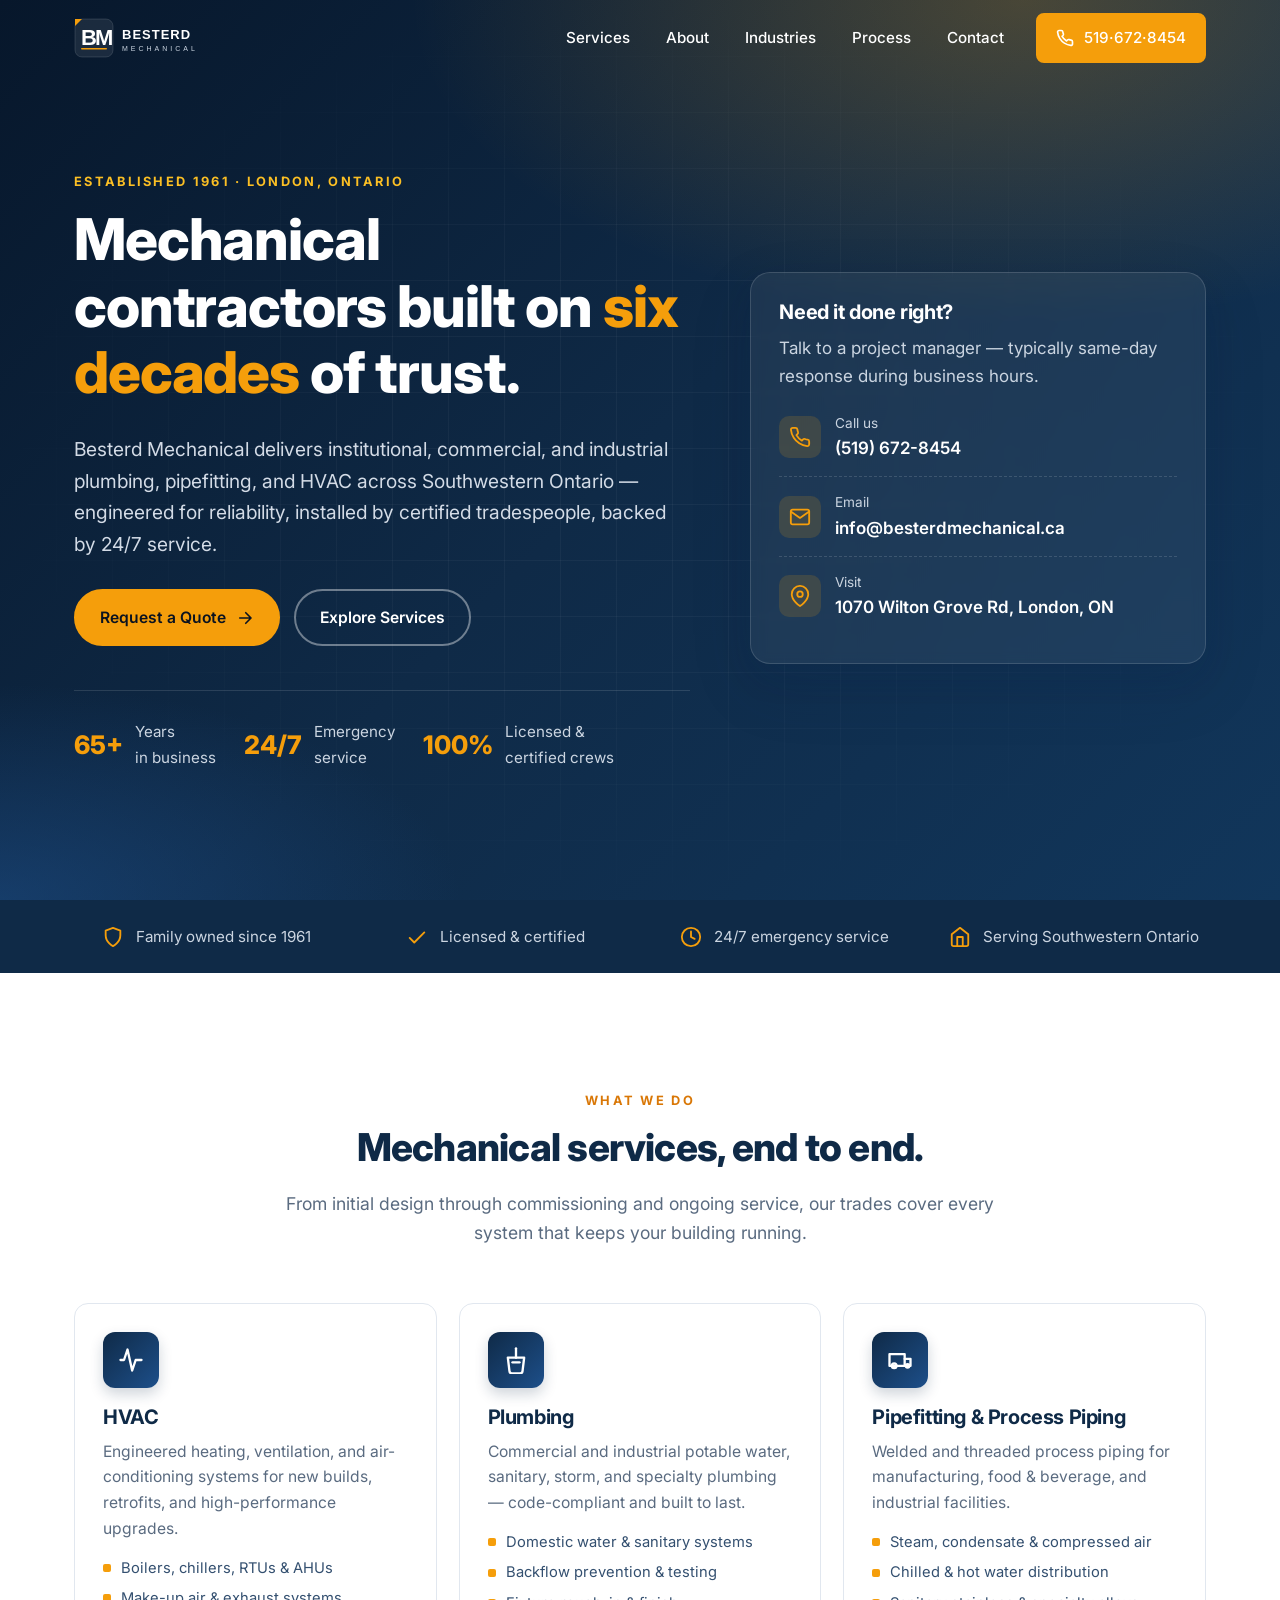
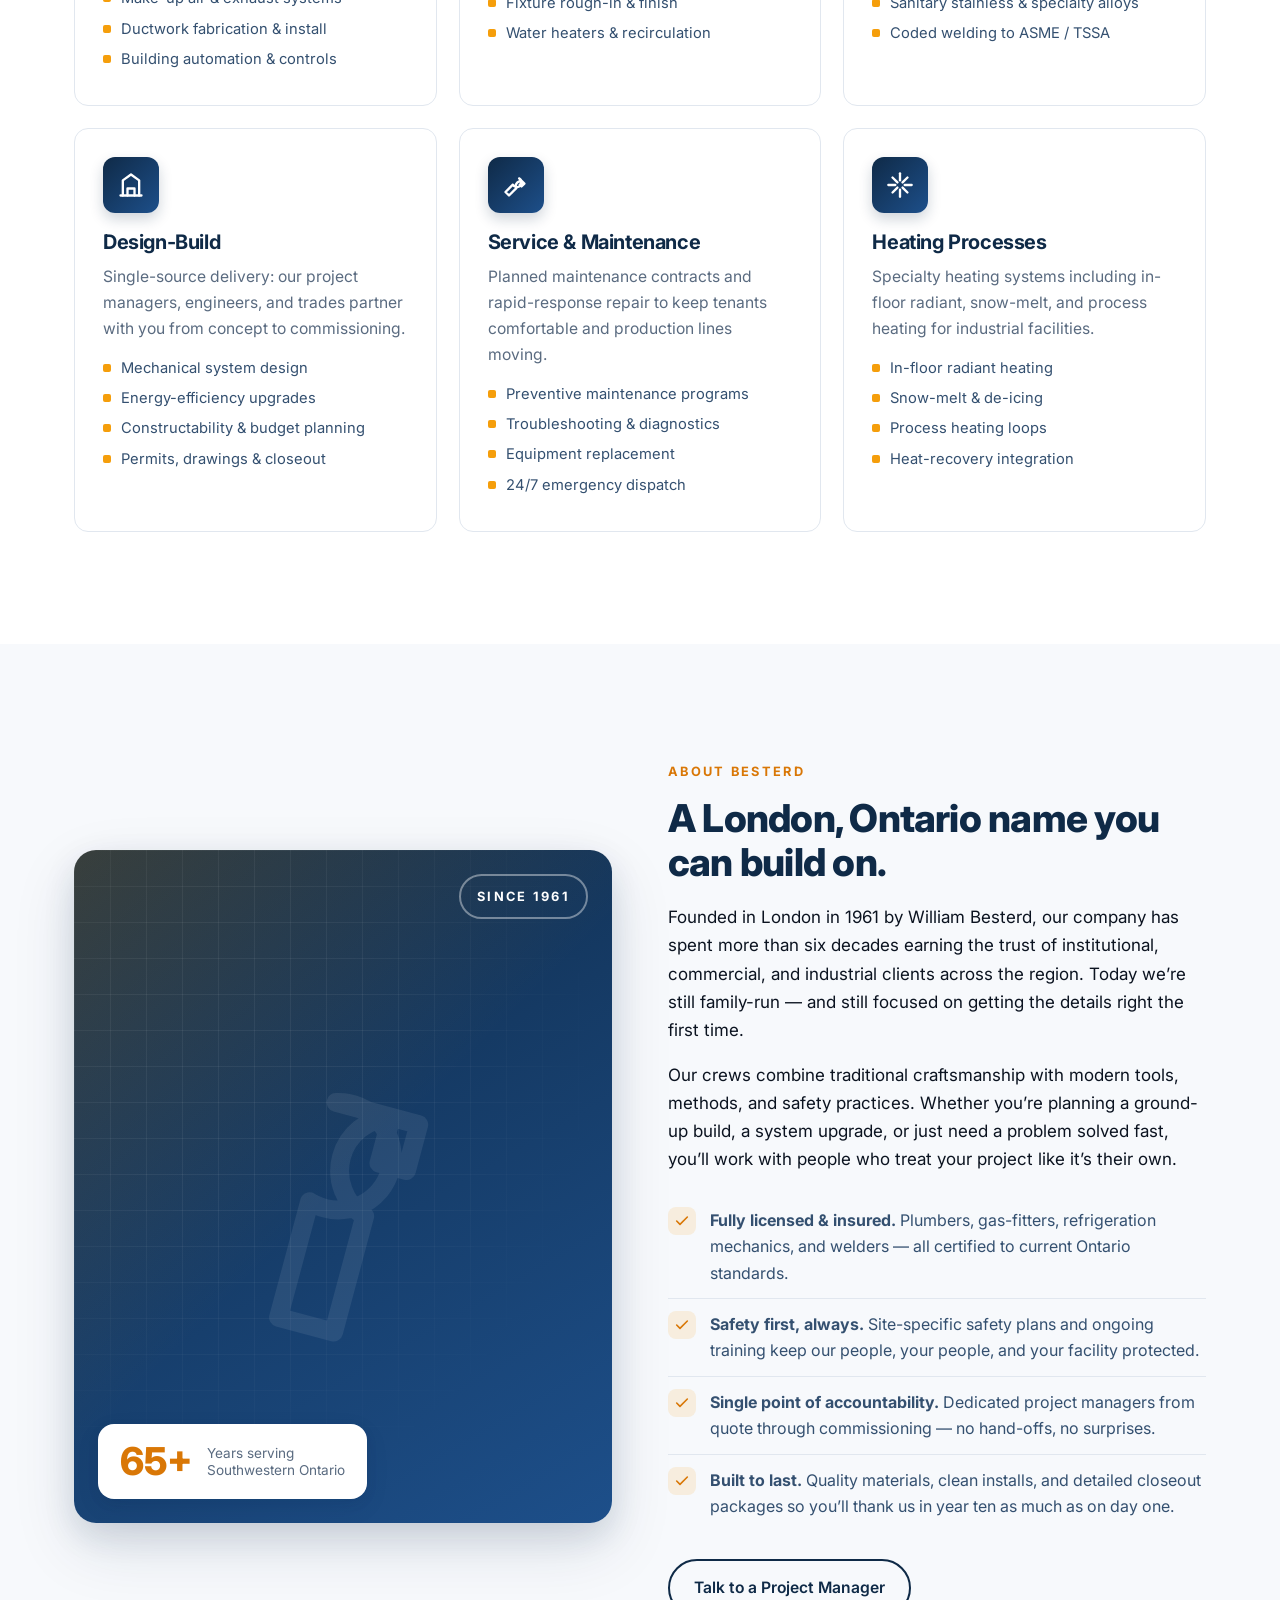
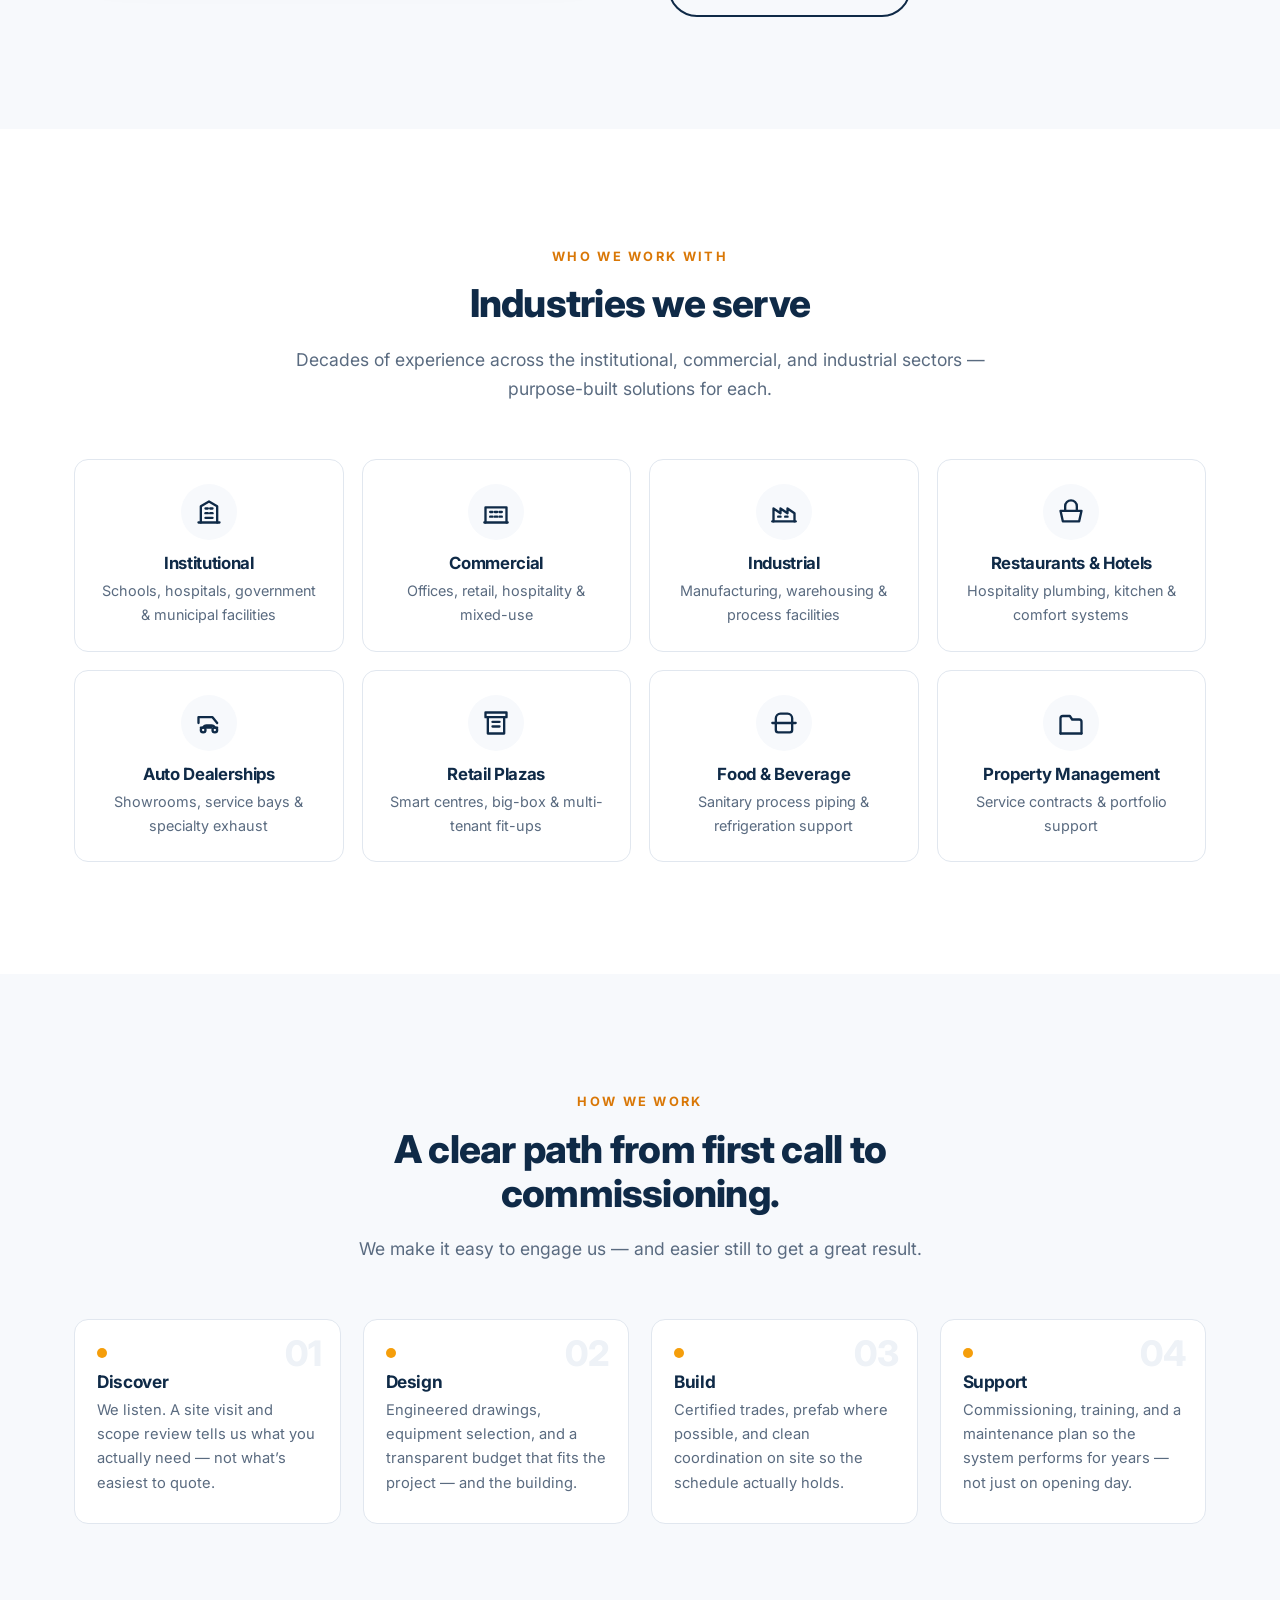
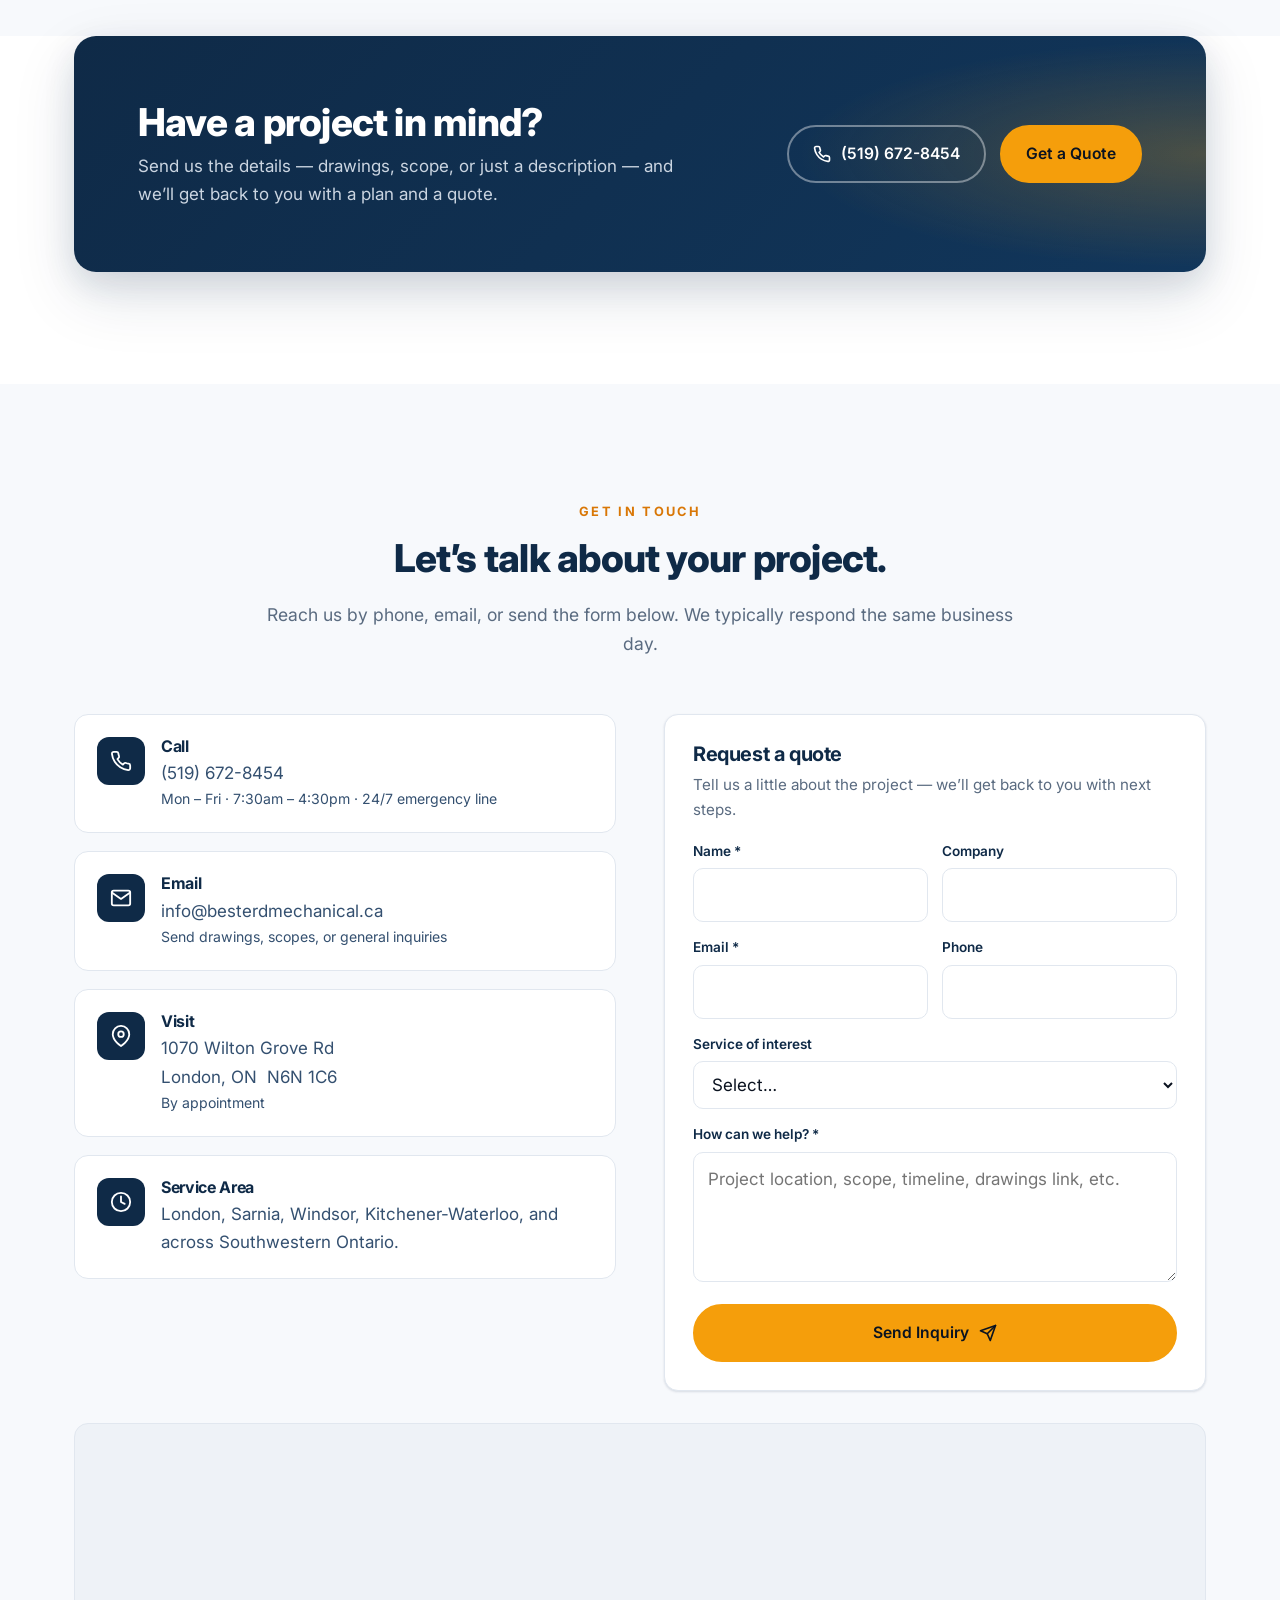
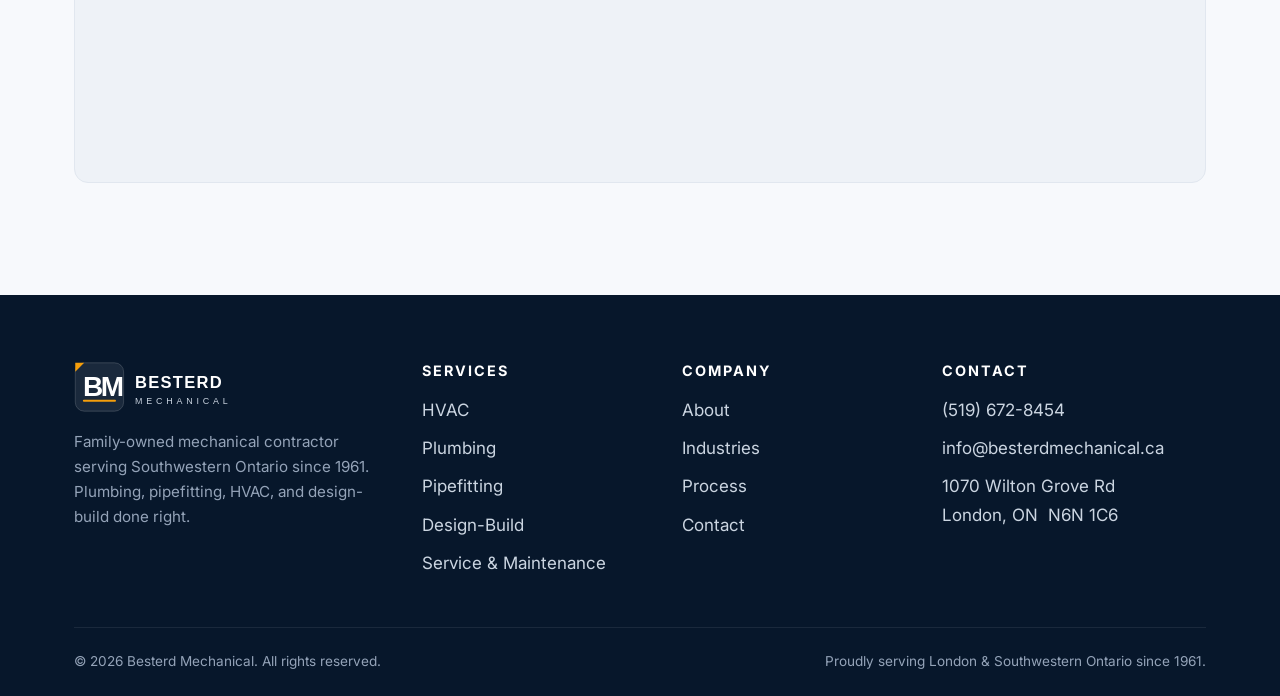
==== index.html @ 382db48e "Initial Besterd Mechanical website Modern, mobile-first single-page marketing site for Besterd Mecha" ====
<!doctype html>
<html lang="en">
<head>
<meta charset="utf-8">
<meta name="viewport" content="width=device-width, initial-scale=1, viewport-fit=cover">
<title>Besterd Mechanical — Commercial &amp; Industrial HVAC, Plumbing &amp; Pipefitting | London, ON</title>
<meta name="description" content="Family-owned mechanical contractor in London, Ontario since 1961. Institutional, commercial &amp; industrial plumbing, pipefitting, HVAC, design-build, and 24/7 service.">
<meta name="theme-color" content="#0f2a47">
<meta name="color-scheme" content="light">

<!-- Open Graph -->
<meta property="og:type" content="website">
<meta property="og:title" content="Besterd Mechanical — Mechanical Contractors, London ON">
<meta property="og:description" content="Trusted mechanical contractor since 1961. HVAC, plumbing, pipefitting, design-build & service work for commercial and industrial clients across Southwestern Ontario.">
<meta property="og:image" content="/assets/img/logo.svg">
<meta name="twitter:card" content="summary">

<link rel="icon" type="image/svg+xml" href="/assets/img/favicon.svg">
<link rel="apple-touch-icon" href="/assets/img/favicon.svg">

<!-- Fonts -->
<link rel="preconnect" href="https://fonts.googleapis.com">
<link rel="preconnect" href="https://fonts.gstatic.com" crossorigin>
<link href="https://fonts.googleapis.com/css2?family=Inter:wght@400;500;600;700;800&display=swap" rel="stylesheet">

<link rel="stylesheet" href="/assets/css/styles.css">

<!-- Structured data -->
<script type="application/ld+json">
{
  "@context": "https://schema.org",
  "@type": "PlumbingService",
  "name": "Besterd Mechanical",
  "image": "https://besterdmechanical.ca/assets/img/logo.svg",
  "url": "https://besterdmechanical.ca",
  "telephone": "+1-519-672-8454",
  "priceRange": "$$",
  "address": {
    "@type": "PostalAddress",
    "streetAddress": "1070 Wilton Grove Rd",
    "addressLocality": "London",
    "addressRegion": "ON",
    "postalCode": "N6N 1C6",
    "addressCountry": "CA"
  },
  "areaServed": "Southwestern Ontario",
  "foundingDate": "1961",
  "sameAs": ["https://www.facebook.com/p/Besterd-Mechanical-100064207504634/"]
}
</script>
</head>
<body>

<a class="skip-link" href="#main">Skip to content</a>

<!-- ============== HEADER ============== -->
<header class="site-header" id="site-header">
  <div class="container bar">
    <a href="#top" class="brand" aria-label="Besterd Mechanical home">
      <img class="logo-light" src="/assets/img/logo-light.svg" alt="Besterd Mechanical">
      <img class="logo-dark"  src="/assets/img/logo.svg"       alt="Besterd Mechanical">
    </a>

    <button class="nav-toggle" aria-label="Toggle navigation" aria-controls="primary-nav" aria-expanded="false">
      <span></span><span></span><span></span>
    </button>

    <nav class="nav" id="primary-nav" aria-label="Primary">
      <a href="#services">Services</a>
      <a href="#about">About</a>
      <a href="#sectors">Industries</a>
      <a href="#process">Process</a>
      <a href="#contact">Contact</a>
      <a href="tel:+15196728454" class="btn btn-primary">
        <svg class="icon" viewBox="0 0 24 24" fill="none" stroke="currentColor" stroke-width="2.2" stroke-linecap="round" stroke-linejoin="round" aria-hidden="true"><path d="M22 16.92v3a2 2 0 0 1-2.18 2 19.79 19.79 0 0 1-8.63-3.07 19.5 19.5 0 0 1-6-6A19.79 19.79 0 0 1 2.12 4.18 2 2 0 0 1 4.11 2h3a2 2 0 0 1 2 1.72c.13.96.37 1.9.72 2.81a2 2 0 0 1-.45 2.11L8.09 9.91a16 16 0 0 0 6 6l1.27-1.27a2 2 0 0 1 2.11-.45c.91.35 1.85.59 2.81.72A2 2 0 0 1 22 16.92Z"/></svg>
        519&middot;672&middot;8454
      </a>
    </nav>
  </div>
</header>

<main id="main">

<!-- ============== HERO ============== -->
<section class="hero" id="top">
  <div class="container">
    <div class="hero-grid">
      <div class="reveal">
        <span class="eyebrow" style="color:#fbbf24">Established 1961 · London, Ontario</span>
        <h1>Mechanical contractors built on <span class="accent">six decades</span> of trust.</h1>
        <p class="lead">Besterd Mechanical delivers institutional, commercial, and industrial plumbing, pipefitting, and HVAC across Southwestern Ontario — engineered for reliability, installed by certified tradespeople, backed by 24/7 service.</p>
        <div class="cta-row">
          <a href="#contact" class="btn btn-primary">
            Request a Quote
            <svg class="icon" viewBox="0 0 24 24" fill="none" stroke="currentColor" stroke-width="2.2" stroke-linecap="round" stroke-linejoin="round" aria-hidden="true"><path d="M5 12h14M13 5l7 7-7 7"/></svg>
          </a>
          <a href="#services" class="btn btn-ghost">Explore Services</a>
        </div>

        <div class="hero-meta">
          <div class="item"><span class="num">65+</span><span class="label">Years<br>in business</span></div>
          <div class="item"><span class="num">24/7</span><span class="label">Emergency<br>service</span></div>
          <div class="item"><span class="num">100%</span><span class="label">Licensed &amp;<br>certified crews</span></div>
        </div>
      </div>

      <aside class="hero-card reveal" aria-label="Quick contact">
        <h3 style="margin-top:0">Need it done right?</h3>
        <p style="color:#cbd5e1;margin-bottom:8px">Talk to a project manager — typically same-day response during business hours.</p>

        <div class="row">
          <span class="ico" aria-hidden="true">
            <svg viewBox="0 0 24 24" fill="none" stroke="currentColor" stroke-width="2" stroke-linecap="round" stroke-linejoin="round"><path d="M22 16.92v3a2 2 0 0 1-2.18 2 19.79 19.79 0 0 1-8.63-3.07 19.5 19.5 0 0 1-6-6A19.79 19.79 0 0 1 2.12 4.18 2 2 0 0 1 4.11 2h3a2 2 0 0 1 2 1.72c.13.96.37 1.9.72 2.81a2 2 0 0 1-.45 2.11L8.09 9.91a16 16 0 0 0 6 6l1.27-1.27a2 2 0 0 1 2.11-.45c.91.35 1.85.59 2.81.72A2 2 0 0 1 22 16.92Z"/></svg>
          </span>
          <div>
            <div class="l">Call us</div>
            <a class="v" style="color:#fff" href="tel:+15196728454">(519) 672-8454</a>
          </div>
        </div>

        <div class="row">
          <span class="ico" aria-hidden="true">
            <svg viewBox="0 0 24 24" fill="none" stroke="currentColor" stroke-width="2" stroke-linecap="round" stroke-linejoin="round"><path d="M4 4h16c1.1 0 2 .9 2 2v12c0 1.1-.9 2-2 2H4c-1.1 0-2-.9-2-2V6c0-1.1.9-2 2-2Z"/><path d="m22 6-10 7L2 6"/></svg>
          </span>
          <div>
            <div class="l">Email</div>
            <a class="v" style="color:#fff" href="mailto:info@besterdmechanical.ca">info@besterdmechanical.ca</a>
          </div>
        </div>

        <div class="row">
          <span class="ico" aria-hidden="true">
            <svg viewBox="0 0 24 24" fill="none" stroke="currentColor" stroke-width="2" stroke-linecap="round" stroke-linejoin="round"><path d="M21 10c0 7-9 13-9 13S3 17 3 10a9 9 0 1 1 18 0Z"/><circle cx="12" cy="10" r="3"/></svg>
          </span>
          <div>
            <div class="l">Visit</div>
            <span class="v">1070 Wilton Grove Rd, London, ON</span>
          </div>
        </div>
      </aside>
    </div>
  </div>
</section>

<!-- ============== TRUST STRIP ============== -->
<section class="trust" aria-label="Why customers choose us">
  <div class="container">
    <div class="row">
      <div class="pill"><svg viewBox="0 0 24 24" fill="none" stroke="currentColor" stroke-width="2" stroke-linecap="round" stroke-linejoin="round"><path d="M12 22s8-4 8-12V5l-8-3-8 3v5c0 8 8 12 8 12Z"/></svg>Family owned since 1961</div>
      <div class="pill"><svg viewBox="0 0 24 24" fill="none" stroke="currentColor" stroke-width="2" stroke-linecap="round" stroke-linejoin="round"><path d="M20 7 9 18l-5-5"/></svg>Licensed &amp; certified</div>
      <div class="pill"><svg viewBox="0 0 24 24" fill="none" stroke="currentColor" stroke-width="2" stroke-linecap="round" stroke-linejoin="round"><circle cx="12" cy="12" r="10"/><polyline points="12 6 12 12 16 14"/></svg>24/7 emergency service</div>
      <div class="pill"><svg viewBox="0 0 24 24" fill="none" stroke="currentColor" stroke-width="2" stroke-linecap="round" stroke-linejoin="round"><path d="M3 9 12 2l9 7v11a2 2 0 0 1-2 2H5a2 2 0 0 1-2-2Z"/><path d="M9 22V12h6v10"/></svg>Serving Southwestern Ontario</div>
    </div>
  </div>
</section>

<!-- ============== SERVICES ============== -->
<section class="section" id="services">
  <div class="container">
    <div class="section-head reveal">
      <span class="eyebrow">What we do</span>
      <h2>Mechanical services, end to end.</h2>
      <p>From initial design through commissioning and ongoing service, our trades cover every system that keeps your building running.</p>
    </div>

    <div class="svc-grid">
      <article class="svc reveal">
        <div class="ico" aria-hidden="true">
          <svg viewBox="0 0 24 24" fill="none" stroke="currentColor" stroke-width="2" stroke-linecap="round" stroke-linejoin="round"><path d="M3 12h3l3-9 4 18 3-9h5"/></svg>
        </div>
        <h3>HVAC</h3>
        <p>Engineered heating, ventilation, and air-conditioning systems for new builds, retrofits, and high-performance upgrades.</p>
        <ul>
          <li>Boilers, chillers, RTUs &amp; AHUs</li>
          <li>Make-up air &amp; exhaust systems</li>
          <li>Ductwork fabrication &amp; install</li>
          <li>Building automation &amp; controls</li>
        </ul>
      </article>

      <article class="svc reveal">
        <div class="ico" aria-hidden="true">
          <svg viewBox="0 0 24 24" fill="none" stroke="currentColor" stroke-width="2" stroke-linecap="round" stroke-linejoin="round"><path d="M12 2v8"/><path d="M5 10h14l-1.4 11.6a2 2 0 0 1-2 1.8H8.4a2 2 0 0 1-2-1.8Z"/><path d="M9 14h6"/></svg>
        </div>
        <h3>Plumbing</h3>
        <p>Commercial and industrial potable water, sanitary, storm, and specialty plumbing — code-compliant and built to last.</p>
        <ul>
          <li>Domestic water &amp; sanitary systems</li>
          <li>Backflow prevention &amp; testing</li>
          <li>Fixture rough-in &amp; finish</li>
          <li>Water heaters &amp; recirculation</li>
        </ul>
      </article>

      <article class="svc reveal">
        <div class="ico" aria-hidden="true">
          <svg viewBox="0 0 24 24" fill="none" stroke="currentColor" stroke-width="2" stroke-linecap="round" stroke-linejoin="round"><path d="M3 7h13v10H3z"/><path d="M16 11h5v6h-5"/><circle cx="7" cy="17" r="2"/><circle cx="18.5" cy="17" r="1.5"/></svg>
        </div>
        <h3>Pipefitting &amp; Process Piping</h3>
        <p>Welded and threaded process piping for manufacturing, food &amp; beverage, and industrial facilities.</p>
        <ul>
          <li>Steam, condensate &amp; compressed air</li>
          <li>Chilled &amp; hot water distribution</li>
          <li>Sanitary stainless &amp; specialty alloys</li>
          <li>Coded welding to ASME / TSSA</li>
        </ul>
      </article>

      <article class="svc reveal">
        <div class="ico" aria-hidden="true">
          <svg viewBox="0 0 24 24" fill="none" stroke="currentColor" stroke-width="2" stroke-linecap="round" stroke-linejoin="round"><path d="M3 21h18"/><path d="M5 21V8l7-5 7 5v13"/><path d="M9 21v-6h6v6"/></svg>
        </div>
        <h3>Design-Build</h3>
        <p>Single-source delivery: our project managers, engineers, and trades partner with you from concept to commissioning.</p>
        <ul>
          <li>Mechanical system design</li>
          <li>Energy-efficiency upgrades</li>
          <li>Constructability &amp; budget planning</li>
          <li>Permits, drawings &amp; closeout</li>
        </ul>
      </article>

      <article class="svc reveal">
        <div class="ico" aria-hidden="true">
          <svg viewBox="0 0 24 24" fill="none" stroke="currentColor" stroke-width="2" stroke-linecap="round" stroke-linejoin="round"><path d="M14.7 6.3a4 4 0 1 1-5.4 5.4L3 18l3 3 6.3-6.3a4 4 0 0 1 5.4-5.4l-2.5 2.5 1.5 1.5 2.5-2.5Z"/></svg>
        </div>
        <h3>Service &amp; Maintenance</h3>
        <p>Planned maintenance contracts and rapid-response repair to keep tenants comfortable and production lines moving.</p>
        <ul>
          <li>Preventive maintenance programs</li>
          <li>Troubleshooting &amp; diagnostics</li>
          <li>Equipment replacement</li>
          <li>24/7 emergency dispatch</li>
        </ul>
      </article>

      <article class="svc reveal">
        <div class="ico" aria-hidden="true">
          <svg viewBox="0 0 24 24" fill="none" stroke="currentColor" stroke-width="2" stroke-linecap="round" stroke-linejoin="round"><path d="M12 2v6"/><path d="M5.6 5.6l4.2 4.2"/><path d="M2 12h6"/><path d="M5.6 18.4l4.2-4.2"/><path d="M12 22v-6"/><path d="M18.4 18.4l-4.2-4.2"/><path d="M22 12h-6"/><path d="M18.4 5.6l-4.2 4.2"/></svg>
        </div>
        <h3>Heating Processes</h3>
        <p>Specialty heating systems including in-floor radiant, snow-melt, and process heating for industrial facilities.</p>
        <ul>
          <li>In-floor radiant heating</li>
          <li>Snow-melt &amp; de-icing</li>
          <li>Process heating loops</li>
          <li>Heat-recovery integration</li>
        </ul>
      </article>
    </div>
  </div>
</section>

<!-- ============== ABOUT ============== -->
<section class="section section-alt" id="about">
  <div class="container">
    <div class="about-grid">
      <div class="about-visual reveal" aria-hidden="true">
        <span class="stamp">Since 1961</span>
        <svg class="wrench" viewBox="0 0 24 24" fill="none" stroke="currentColor" stroke-width="1.4" stroke-linecap="round" stroke-linejoin="round"><path d="M14.7 6.3a4 4 0 1 1-5.4 5.4L3 18l3 3 6.3-6.3a4 4 0 0 1 5.4-5.4l-2.5 2.5 1.5 1.5 2.5-2.5Z"/></svg>
        <div class="badge">
          <div class="num">65+</div>
          <div class="lbl">Years serving<br>Southwestern Ontario</div>
        </div>
      </div>

      <div class="reveal">
        <span class="eyebrow">About Besterd</span>
        <h2>A London, Ontario name you can build on.</h2>
        <p>Founded in London in 1961 by William Besterd, our company has spent more than six decades earning the trust of institutional, commercial, and industrial clients across the region. Today we’re still family-run — and still focused on getting the details right the first time.</p>
        <p>Our crews combine traditional craftsmanship with modern tools, methods, and safety practices. Whether you’re planning a ground-up build, a system upgrade, or just need a problem solved fast, you’ll work with people who treat your project like it’s their own.</p>

        <ul class="feature-list">
          <li>
            <span class="ico"><svg viewBox="0 0 24 24" fill="none" stroke="currentColor" stroke-width="2.4" stroke-linecap="round" stroke-linejoin="round"><polyline points="20 6 9 17 4 12"/></svg></span>
            <span><strong>Fully licensed &amp; insured.</strong> Plumbers, gas-fitters, refrigeration mechanics, and welders — all certified to current Ontario standards.</span>
          </li>
          <li>
            <span class="ico"><svg viewBox="0 0 24 24" fill="none" stroke="currentColor" stroke-width="2.4" stroke-linecap="round" stroke-linejoin="round"><polyline points="20 6 9 17 4 12"/></svg></span>
            <span><strong>Safety first, always.</strong> Site-specific safety plans and ongoing training keep our people, your people, and your facility protected.</span>
          </li>
          <li>
            <span class="ico"><svg viewBox="0 0 24 24" fill="none" stroke="currentColor" stroke-width="2.4" stroke-linecap="round" stroke-linejoin="round"><polyline points="20 6 9 17 4 12"/></svg></span>
            <span><strong>Single point of accountability.</strong> Dedicated project managers from quote through commissioning — no hand-offs, no surprises.</span>
          </li>
          <li>
            <span class="ico"><svg viewBox="0 0 24 24" fill="none" stroke="currentColor" stroke-width="2.4" stroke-linecap="round" stroke-linejoin="round"><polyline points="20 6 9 17 4 12"/></svg></span>
            <span><strong>Built to last.</strong> Quality materials, clean installs, and detailed closeout packages so you’ll thank us in year ten as much as on day one.</span>
          </li>
        </ul>

        <div style="margin-top:28px">
          <a href="#contact" class="btn btn-outline">Talk to a Project Manager</a>
        </div>
      </div>
    </div>
  </div>
</section>

<!-- ============== INDUSTRIES ============== -->
<section class="section" id="sectors">
  <div class="container">
    <div class="section-head reveal">
      <span class="eyebrow">Who we work with</span>
      <h2>Industries we serve</h2>
      <p>Decades of experience across the institutional, commercial, and industrial sectors — purpose-built solutions for each.</p>
    </div>

    <div class="sector-grid">
      <div class="sector reveal">
        <div class="ico"><svg viewBox="0 0 24 24" fill="none" stroke="currentColor" stroke-width="2" stroke-linecap="round" stroke-linejoin="round"><path d="M3 21h18"/><path d="M5 21V7l7-4 7 4v14"/><path d="M9 9h2"/><path d="M13 9h2"/><path d="M9 13h2"/><path d="M13 13h2"/><path d="M9 17h6"/></svg></div>
        <h4>Institutional</h4>
        <p>Schools, hospitals, government &amp; municipal facilities</p>
      </div>
      <div class="sector reveal">
        <div class="ico"><svg viewBox="0 0 24 24" fill="none" stroke="currentColor" stroke-width="2" stroke-linecap="round" stroke-linejoin="round"><path d="M2 21h20"/><path d="M3 21V8h18v13"/><path d="M7 12h2"/><path d="M11 12h2"/><path d="M15 12h2"/><path d="M7 16h2"/><path d="M11 16h2"/><path d="M15 16h2"/></svg></div>
        <h4>Commercial</h4>
        <p>Offices, retail, hospitality &amp; mixed-use</p>
      </div>
      <div class="sector reveal">
        <div class="ico"><svg viewBox="0 0 24 24" fill="none" stroke="currentColor" stroke-width="2" stroke-linecap="round" stroke-linejoin="round"><path d="M2 20h20"/><path d="M3 20V9l6 4V9l6 4V9l6 4v7"/><path d="M7 16h2"/><path d="M13 16h2"/></svg></div>
        <h4>Industrial</h4>
        <p>Manufacturing, warehousing &amp; process facilities</p>
      </div>
      <div class="sector reveal">
        <div class="ico"><svg viewBox="0 0 24 24" fill="none" stroke="currentColor" stroke-width="2" stroke-linecap="round" stroke-linejoin="round"><path d="M3 11h18l-2 9H5z"/><path d="M7 11V7a5 5 0 0 1 10 0v4"/></svg></div>
        <h4>Restaurants &amp; Hotels</h4>
        <p>Hospitality plumbing, kitchen &amp; comfort systems</p>
      </div>
      <div class="sector reveal">
        <div class="ico"><svg viewBox="0 0 24 24" fill="none" stroke="currentColor" stroke-width="2" stroke-linecap="round" stroke-linejoin="round"><path d="M14 16H9m10 0h-2.07a3 3 0 0 0-2.83-2H9.9a3 3 0 0 0-2.83 2H5"/><circle cx="7" cy="18" r="2"/><circle cx="17" cy="18" r="2"/><path d="M3 12V7h12l4 5"/></svg></div>
        <h4>Auto Dealerships</h4>
        <p>Showrooms, service bays &amp; specialty exhaust</p>
      </div>
      <div class="sector reveal">
        <div class="ico"><svg viewBox="0 0 24 24" fill="none" stroke="currentColor" stroke-width="2" stroke-linecap="round" stroke-linejoin="round"><path d="M3 3h18v4H3z"/><path d="M5 7v14h14V7"/><path d="M9 11h6"/><path d="M9 15h6"/></svg></div>
        <h4>Retail Plazas</h4>
        <p>Smart centres, big-box &amp; multi-tenant fit-ups</p>
      </div>
      <div class="sector reveal">
        <div class="ico"><svg viewBox="0 0 24 24" fill="none" stroke="currentColor" stroke-width="2" stroke-linecap="round" stroke-linejoin="round"><path d="M2 12h20"/><path d="M5 12V8a4 4 0 0 1 4-4h6a4 4 0 0 1 4 4v4"/><path d="M5 12v6a2 2 0 0 0 2 2h10a2 2 0 0 0 2-2v-6"/></svg></div>
        <h4>Food &amp; Beverage</h4>
        <p>Sanitary process piping &amp; refrigeration support</p>
      </div>
      <div class="sector reveal">
        <div class="ico"><svg viewBox="0 0 24 24" fill="none" stroke="currentColor" stroke-width="2" stroke-linecap="round" stroke-linejoin="round"><path d="M3 21V8a2 2 0 0 1 2-2h6l2 3h6a2 2 0 0 1 2 2v10"/><path d="M3 21h18"/></svg></div>
        <h4>Property Management</h4>
        <p>Service contracts &amp; portfolio support</p>
      </div>
    </div>
  </div>
</section>

<!-- ============== PROCESS ============== -->
<section class="section section-alt" id="process">
  <div class="container">
    <div class="section-head reveal">
      <span class="eyebrow">How we work</span>
      <h2>A clear path from first call to commissioning.</h2>
      <p>We make it easy to engage us — and easier still to get a great result.</p>
    </div>

    <div class="process">
      <div class="step reveal">
        <div class="dot"></div>
        <h3>Discover</h3>
        <p>We listen. A site visit and scope review tells us what you actually need — not what’s easiest to quote.</p>
      </div>
      <div class="step reveal">
        <div class="dot"></div>
        <h3>Design</h3>
        <p>Engineered drawings, equipment selection, and a transparent budget that fits the project — and the building.</p>
      </div>
      <div class="step reveal">
        <div class="dot"></div>
        <h3>Build</h3>
        <p>Certified trades, prefab where possible, and clean coordination on site so the schedule actually holds.</p>
      </div>
      <div class="step reveal">
        <div class="dot"></div>
        <h3>Support</h3>
        <p>Commissioning, training, and a maintenance plan so the system performs for years — not just on opening day.</p>
      </div>
    </div>
  </div>
</section>

<!-- ============== CTA BANNER ============== -->
<section class="section" style="padding-top:0">
  <div class="container">
    <div class="cta-banner reveal">
      <div>
        <h2>Have a project in mind?</h2>
        <p>Send us the details — drawings, scope, or just a description — and we’ll get back to you with a plan and a quote.</p>
      </div>
      <div class="actions">
        <a href="tel:+15196728454" class="btn btn-ghost">
          <svg class="icon" viewBox="0 0 24 24" fill="none" stroke="currentColor" stroke-width="2.2" stroke-linecap="round" stroke-linejoin="round"><path d="M22 16.92v3a2 2 0 0 1-2.18 2 19.79 19.79 0 0 1-8.63-3.07 19.5 19.5 0 0 1-6-6A19.79 19.79 0 0 1 2.12 4.18 2 2 0 0 1 4.11 2h3a2 2 0 0 1 2 1.72c.13.96.37 1.9.72 2.81a2 2 0 0 1-.45 2.11L8.09 9.91a16 16 0 0 0 6 6l1.27-1.27a2 2 0 0 1 2.11-.45c.91.35 1.85.59 2.81.72A2 2 0 0 1 22 16.92Z"/></svg>
          (519) 672-8454
        </a>
        <a href="#contact" class="btn btn-primary">Get a Quote</a>
      </div>
    </div>
  </div>
</section>

<!-- ============== CONTACT ============== -->
<section class="section section-alt" id="contact">
  <div class="container">
    <div class="section-head reveal">
      <span class="eyebrow">Get in touch</span>
      <h2>Let’s talk about your project.</h2>
      <p>Reach us by phone, email, or send the form below. We typically respond the same business day.</p>
    </div>

    <div class="contact-grid">
      <div class="contact-info reveal">
        <div class="info-card">
          <span class="ico"><svg viewBox="0 0 24 24" fill="none" stroke="currentColor" stroke-width="2" stroke-linecap="round" stroke-linejoin="round"><path d="M22 16.92v3a2 2 0 0 1-2.18 2 19.79 19.79 0 0 1-8.63-3.07 19.5 19.5 0 0 1-6-6A19.79 19.79 0 0 1 2.12 4.18 2 2 0 0 1 4.11 2h3a2 2 0 0 1 2 1.72c.13.96.37 1.9.72 2.81a2 2 0 0 1-.45 2.11L8.09 9.91a16 16 0 0 0 6 6l1.27-1.27a2 2 0 0 1 2.11-.45c.91.35 1.85.59 2.81.72A2 2 0 0 1 22 16.92Z"/></svg></span>
          <div>
            <h4>Call</h4>
            <p><a href="tel:+15196728454">(519) 672-8454</a></p>
            <p class="text-muted" style="font-size:.88rem">Mon – Fri · 7:30am – 4:30pm · 24/7 emergency line</p>
          </div>
        </div>

        <div class="info-card">
          <span class="ico"><svg viewBox="0 0 24 24" fill="none" stroke="currentColor" stroke-width="2" stroke-linecap="round" stroke-linejoin="round"><path d="M4 4h16c1.1 0 2 .9 2 2v12c0 1.1-.9 2-2 2H4c-1.1 0-2-.9-2-2V6c0-1.1.9-2 2-2Z"/><path d="m22 6-10 7L2 6"/></svg></span>
          <div>
            <h4>Email</h4>
            <p><a href="mailto:info@besterdmechanical.ca">info@besterdmechanical.ca</a></p>
            <p class="text-muted" style="font-size:.88rem">Send drawings, scopes, or general inquiries</p>
          </div>
        </div>

        <div class="info-card">
          <span class="ico"><svg viewBox="0 0 24 24" fill="none" stroke="currentColor" stroke-width="2" stroke-linecap="round" stroke-linejoin="round"><path d="M21 10c0 7-9 13-9 13S3 17 3 10a9 9 0 1 1 18 0Z"/><circle cx="12" cy="10" r="3"/></svg></span>
          <div>
            <h4>Visit</h4>
            <p>1070 Wilton Grove Rd<br>London, ON&nbsp;&nbsp;N6N 1C6</p>
            <p class="text-muted" style="font-size:.88rem">By appointment</p>
          </div>
        </div>

        <div class="info-card">
          <span class="ico"><svg viewBox="0 0 24 24" fill="none" stroke="currentColor" stroke-width="2" stroke-linecap="round" stroke-linejoin="round"><circle cx="12" cy="12" r="10"/><polyline points="12 6 12 12 16 14"/></svg></span>
          <div>
            <h4>Service Area</h4>
            <p>London, Sarnia, Windsor, Kitchener-Waterloo, and across Southwestern Ontario.</p>
          </div>
        </div>
      </div>

      <form id="contact-form" class="contact-form reveal" novalidate>
        <h3>Request a quote</h3>
        <p class="muted">Tell us a little about the project — we’ll get back to you with next steps.</p>

        <div class="row-2">
          <div class="field">
            <label for="name">Name *</label>
            <input id="name" name="name" type="text" autocomplete="name" required>
          </div>
          <div class="field">
            <label for="company">Company</label>
            <input id="company" name="company" type="text" autocomplete="organization">
          </div>
        </div>

        <div class="row-2">
          <div class="field">
            <label for="email">Email *</label>
            <input id="email" name="email" type="email" autocomplete="email" required>
          </div>
          <div class="field">
            <label for="phone">Phone</label>
            <input id="phone" name="phone" type="tel" autocomplete="tel">
          </div>
        </div>

        <div class="field">
          <label for="service">Service of interest</label>
          <select id="service" name="service">
            <option value="">Select…</option>
            <option>HVAC</option>
            <option>Plumbing</option>
            <option>Pipefitting / Process Piping</option>
            <option>Design-Build</option>
            <option>Service &amp; Maintenance</option>
            <option>Heating Processes</option>
            <option>Other</option>
          </select>
        </div>

        <div class="field">
          <label for="message">How can we help? *</label>
          <textarea id="message" name="message" required placeholder="Project location, scope, timeline, drawings link, etc."></textarea>
        </div>

        <button type="submit" class="btn btn-primary" style="width:100%; justify-content:center">
          Send Inquiry
          <svg class="icon" viewBox="0 0 24 24" fill="none" stroke="currentColor" stroke-width="2.2" stroke-linecap="round" stroke-linejoin="round"><path d="M22 2 11 13"/><path d="M22 2 15 22l-4-9-9-4Z"/></svg>
        </button>
      </form>
    </div>

    <div class="map-wrap reveal" aria-label="Map to our office">
      <iframe
        title="Besterd Mechanical office location"
        src="https://www.google.com/maps?q=1070+Wilton+Grove+Rd,+London,+ON&output=embed"
        loading="lazy"
        referrerpolicy="no-referrer-when-downgrade"
        allowfullscreen></iframe>
    </div>
  </div>
</section>

</main>

<!-- ============== FOOTER ============== -->
<footer class="site-footer">
  <div class="container">
    <div class="footer-grid">
      <div class="brand-block">
        <img src="/assets/img/logo-light.svg" alt="Besterd Mechanical">
        <p>Family-owned mechanical contractor serving Southwestern Ontario since 1961. Plumbing, pipefitting, HVAC, and design-build done right.</p>
      </div>

      <div>
        <h5>Services</h5>
        <ul>
          <li><a href="#services">HVAC</a></li>
          <li><a href="#services">Plumbing</a></li>
          <li><a href="#services">Pipefitting</a></li>
          <li><a href="#services">Design-Build</a></li>
          <li><a href="#services">Service &amp; Maintenance</a></li>
        </ul>
      </div>

      <div>
        <h5>Company</h5>
        <ul>
          <li><a href="#about">About</a></li>
          <li><a href="#sectors">Industries</a></li>
          <li><a href="#process">Process</a></li>
          <li><a href="#contact">Contact</a></li>
        </ul>
      </div>

      <div>
        <h5>Contact</h5>
        <ul>
          <li><a href="tel:+15196728454">(519) 672-8454</a></li>
          <li><a href="mailto:info@besterdmechanical.ca">info@besterdmechanical.ca</a></li>
          <li>1070 Wilton Grove Rd<br>London, ON&nbsp;&nbsp;N6N 1C6</li>
        </ul>
      </div>
    </div>

    <div class="legal">
      <div>&copy; <span id="year"></span> Besterd Mechanical. All rights reserved.</div>
      <div>Proudly serving London &amp; Southwestern Ontario since 1961.</div>
    </div>
  </div>
</footer>

<script src="/assets/js/main.js" defer></script>
</body>
</html>
---- assets/css/styles.css ----
/* =========================================================
   Besterd Mechanical — Site Styles
   Palette: Navy #0f2a47 / Steel #1d4f8a / Amber #f59e0b
   ========================================================= */

:root {
  --navy: #0f2a47;
  --navy-700: #11365b;
  --navy-600: #1d4f8a;
  --steel: #345070;
  --slate: #5a6b80;
  --ink: #0b1320;
  --paper: #ffffff;
  --bg: #f7f9fc;
  --bg-alt: #eef2f7;
  --line: #e1e7ef;
  --amber: #f59e0b;
  --amber-600: #d97706;
  --success: #16a34a;

  --radius: 14px;
  --radius-sm: 8px;
  --shadow-sm: 0 1px 2px rgba(15, 42, 71, .06), 0 1px 3px rgba(15, 42, 71, .08);
  --shadow-md: 0 4px 12px rgba(15, 42, 71, .08), 0 8px 24px rgba(15, 42, 71, .08);
  --shadow-lg: 0 12px 32px rgba(15, 42, 71, .12), 0 24px 64px rgba(15, 42, 71, .12);

  --container: 1180px;
  --header-h: 76px;

  --font-sans: "Inter", -apple-system, BlinkMacSystemFont, "Segoe UI", Roboto, "Helvetica Neue", Arial, sans-serif;
  --font-display: "Inter", -apple-system, BlinkMacSystemFont, "Segoe UI", Roboto, "Helvetica Neue", Arial, sans-serif;
}

/* ---------- Reset / base ---------- */
*, *::before, *::after { box-sizing: border-box; }
html { scroll-behavior: smooth; -webkit-text-size-adjust: 100%; }
body {
  margin: 0;
  font-family: var(--font-sans);
  font-size: 17px;
  line-height: 1.65;
  color: var(--ink);
  background: var(--paper);
  -webkit-font-smoothing: antialiased;
  -moz-osx-font-smoothing: grayscale;
}
img, svg { display: block; max-width: 100%; height: auto; }
a { color: var(--navy-600); text-decoration: none; }
a:hover { color: var(--amber-600); }
button { font: inherit; cursor: pointer; }
h1, h2, h3, h4 { font-family: var(--font-display); color: var(--navy); line-height: 1.15; margin: 0 0 .5em; letter-spacing: -.02em; }
h1 { font-size: clamp(2.2rem, 4.5vw, 3.6rem); font-weight: 800; }
h2 { font-size: clamp(1.7rem, 3vw, 2.4rem); font-weight: 800; }
h3 { font-size: 1.25rem; font-weight: 700; }
p  { margin: 0 0 1em; }

/* ---------- Layout helpers ---------- */
.container { width: 100%; max-width: var(--container); margin: 0 auto; padding: 0 24px; }
.section { padding: clamp(64px, 9vw, 112px) 0; }
.section-alt { background: var(--bg); }
.eyebrow {
  display: inline-block;
  font-size: .8rem;
  font-weight: 700;
  letter-spacing: .18em;
  text-transform: uppercase;
  color: var(--amber-600);
  margin-bottom: 14px;
}
.section-head { max-width: 760px; margin: 0 auto 56px; text-align: center; }
.section-head p { color: var(--slate); font-size: 1.1rem; }
.text-muted { color: var(--slate); }

/* ---------- Buttons ---------- */
.btn {
  display: inline-flex; align-items: center; gap: 10px;
  padding: 14px 24px;
  border-radius: 999px;
  font-weight: 600;
  font-size: .98rem;
  border: 2px solid transparent;
  transition: transform .15s ease, background .2s ease, color .2s ease, border-color .2s ease, box-shadow .2s ease;
  white-space: nowrap;
}
.btn:hover { transform: translateY(-1px); }
.btn-primary { background: var(--amber); color: var(--ink); border-color: var(--amber); }
.btn-primary:hover { background: var(--amber-600); border-color: var(--amber-600); color: #fff; box-shadow: var(--shadow-md); }
.btn-ghost { background: transparent; color: #fff; border-color: rgba(255,255,255,.4); }
.btn-ghost:hover { background: #fff; color: var(--navy); border-color: #fff; }
.btn-outline { background: transparent; color: var(--navy); border-color: var(--navy); }
.btn-outline:hover { background: var(--navy); color: #fff; }

.btn .icon { width: 18px; height: 18px; }

/* ---------- Header / Nav ---------- */
.site-header {
  position: fixed; inset: 0 0 auto 0; z-index: 50;
  background: rgba(255,255,255,.0);
  transition: background .25s ease, box-shadow .25s ease, backdrop-filter .25s ease;
}
.site-header .bar {
  display: flex; align-items: center; justify-content: space-between;
  height: var(--header-h);
}
.site-header.scrolled {
  background: rgba(255,255,255,.92);
  backdrop-filter: saturate(150%) blur(8px);
  -webkit-backdrop-filter: saturate(150%) blur(8px);
  box-shadow: 0 1px 0 var(--line);
}
.brand { display: flex; align-items: center; }
.brand img { height: 44px; width: auto; }
.brand .logo-dark { display: none; }
.site-header.scrolled .brand .logo-light { display: none; }
.site-header.scrolled .brand .logo-dark { display: block; }

.nav { display: flex; align-items: center; gap: 8px; }
.nav a {
  color: #fff;
  font-weight: 500;
  padding: 10px 14px;
  border-radius: 8px;
  font-size: .95rem;
}
.nav a:hover { color: #fff; background: rgba(255,255,255,.12); }
.site-header.scrolled .nav a { color: var(--navy); }
.site-header.scrolled .nav a:hover { background: var(--bg); color: var(--amber-600); }
.nav .btn { margin-left: 10px; padding: 10px 18px; }

.nav-toggle {
  display: none;
  background: transparent; border: 0; padding: 8px; border-radius: 8px;
}
.nav-toggle span {
  display: block; width: 26px; height: 2px; background: #fff; border-radius: 2px;
  margin: 6px 0; transition: transform .25s ease, opacity .25s ease, background .25s ease;
}
.site-header.scrolled .nav-toggle span { background: var(--navy); }
.nav-toggle[aria-expanded="true"] span:nth-child(1) { transform: translateY(8px) rotate(45deg); }
.nav-toggle[aria-expanded="true"] span:nth-child(2) { opacity: 0; }
.nav-toggle[aria-expanded="true"] span:nth-child(3) { transform: translateY(-8px) rotate(-45deg); }

@media (max-width: 900px) {
  .nav-toggle { display: block; }
  .nav {
    position: fixed; top: var(--header-h); left: 0; right: 0;
    background: #fff;
    flex-direction: column; align-items: stretch; gap: 0;
    padding: 12px;
    box-shadow: var(--shadow-md);
    transform: translateY(-12px); opacity: 0; pointer-events: none;
    transition: transform .2s ease, opacity .2s ease;
    border-top: 1px solid var(--line);
  }
  .nav.is-open { transform: translateY(0); opacity: 1; pointer-events: auto; }
  .nav a { color: var(--navy); padding: 14px 16px; border-radius: 10px; font-size: 1.05rem; }
  .nav a:hover { background: var(--bg); }
  .nav .btn { margin: 8px 0 4px; justify-content: center; }
}

/* ---------- Hero ---------- */
.hero {
  position: relative;
  min-height: 100vh;
  padding: calc(var(--header-h) + 40px) 0 80px;
  color: #fff;
  background:
    radial-gradient(80% 60% at 80% 0%, rgba(245, 158, 11, .25), transparent 60%),
    radial-gradient(60% 40% at 0% 100%, rgba(29, 79, 138, .55), transparent 60%),
    linear-gradient(135deg, #07172b 0%, #0f2a47 50%, #11365b 100%);
  overflow: hidden;
  display: flex; align-items: center;
}
.hero::before {
  content: "";
  position: absolute; inset: 0;
  background-image:
    linear-gradient(rgba(255,255,255,.04) 1px, transparent 1px),
    linear-gradient(90deg, rgba(255,255,255,.04) 1px, transparent 1px);
  background-size: 56px 56px;
  mask-image: radial-gradient(ellipse at center, #000 30%, transparent 75%);
  -webkit-mask-image: radial-gradient(ellipse at center, #000 30%, transparent 75%);
  pointer-events: none;
}
.hero .container { position: relative; z-index: 1; }
.hero-grid { display: grid; grid-template-columns: 1.15fr .85fr; gap: 60px; align-items: center; }
.hero h1 { color: #fff; }
.hero h1 .accent { color: var(--amber); }
.hero p.lead { font-size: 1.2rem; color: #d3dbe6; max-width: 600px; }
.hero .cta-row { display: flex; gap: 14px; flex-wrap: wrap; margin-top: 28px; }
.hero-meta {
  display: flex; gap: 28px; flex-wrap: wrap;
  margin-top: 44px; padding-top: 28px; border-top: 1px solid rgba(255,255,255,.12);
}
.hero-meta .item { display: flex; align-items: center; gap: 12px; color: #cbd5e1; font-size: .95rem; }
.hero-meta .num { color: var(--amber); font-size: 1.6rem; font-weight: 800; line-height: 1; }
.hero-meta .label { color: #cbd5e1; }

.hero-card {
  background: rgba(255,255,255,.06);
  border: 1px solid rgba(255,255,255,.14);
  backdrop-filter: blur(6px);
  border-radius: 20px;
  padding: 28px;
  box-shadow: var(--shadow-lg);
}
.hero-card h3 { color: #fff; }
.hero-card .row {
  display: flex; align-items: center; gap: 14px;
  padding: 14px 0;
  border-bottom: 1px dashed rgba(255,255,255,.14);
}
.hero-card .row:last-child { border-bottom: 0; }
.hero-card .row .ico {
  width: 42px; height: 42px; flex: 0 0 42px; border-radius: 10px;
  display: grid; place-items: center;
  background: rgba(245, 158, 11, .15); color: var(--amber);
}
.hero-card .row .ico svg { width: 22px; height: 22px; }
.hero-card .row .l { color: #cbd5e1; font-size: .85rem; }
.hero-card .row .v { color: #fff; font-weight: 600; }

@media (max-width: 900px) {
  .hero { min-height: auto; padding-top: calc(var(--header-h) + 32px); padding-bottom: 56px;}
  .hero-grid { grid-template-columns: 1fr; gap: 36px; }
  .hero-meta { gap: 18px; }
}

/* ---------- Trust strip ---------- */
.trust {
  background: var(--navy);
  color: #cbd5e1;
  padding: 24px 0;
}
.trust .row {
  display: grid;
  grid-template-columns: repeat(4, 1fr);
  gap: 24px; align-items: center;
}
.trust .pill { display: flex; align-items: center; gap: 12px; justify-content: center; font-size: .95rem; }
.trust .pill svg { color: var(--amber); width: 22px; height: 22px; }
@media (max-width: 760px) { .trust .row { grid-template-columns: repeat(2, 1fr); gap: 14px; } }

/* ---------- Services ---------- */
.svc-grid {
  display: grid;
  grid-template-columns: repeat(3, 1fr);
  gap: 22px;
}
@media (max-width: 960px) { .svc-grid { grid-template-columns: repeat(2, 1fr); } }
@media (max-width: 600px) { .svc-grid { grid-template-columns: 1fr; } }

.svc {
  background: #fff;
  border: 1px solid var(--line);
  border-radius: var(--radius);
  padding: 28px;
  transition: transform .2s ease, box-shadow .2s ease, border-color .2s ease;
  position: relative;
}
.svc:hover { transform: translateY(-4px); box-shadow: var(--shadow-md); border-color: transparent; }
.svc .ico {
  width: 56px; height: 56px; border-radius: 12px;
  background: linear-gradient(135deg, var(--navy) 0%, var(--navy-600) 100%);
  color: #fff; display: grid; place-items: center;
  margin-bottom: 18px;
  box-shadow: 0 6px 14px rgba(15, 42, 71, .2);
}
.svc .ico svg { width: 28px; height: 28px; }
.svc h3 { margin-bottom: 10px; }
.svc p { color: var(--slate); margin: 0; font-size: .98rem; }
.svc ul { margin: 14px 0 0; padding: 0; list-style: none; }
.svc ul li { font-size: .92rem; color: var(--steel); padding-left: 18px; position: relative; margin-bottom: 6px; }
.svc ul li::before {
  content: ""; position: absolute; left: 0; top: .55em;
  width: 8px; height: 8px; border-radius: 2px; background: var(--amber);
}

/* ---------- About ---------- */
.about-grid {
  display: grid;
  grid-template-columns: 1fr 1fr;
  gap: 56px; align-items: center;
}
@media (max-width: 900px) { .about-grid { grid-template-columns: 1fr; gap: 40px; } }

.about-visual {
  position: relative;
  aspect-ratio: 4/5;
  border-radius: 22px;
  background:
    linear-gradient(135deg, rgba(245,158,11,.18), rgba(15,42,71,.0) 50%),
    linear-gradient(150deg, var(--navy) 0%, var(--navy-600) 100%);
  overflow: hidden;
  box-shadow: var(--shadow-lg);
}
.about-visual::after {
  content: "";
  position: absolute; inset: 0;
  background-image:
    linear-gradient(rgba(255,255,255,.06) 1px, transparent 1px),
    linear-gradient(90deg, rgba(255,255,255,.06) 1px, transparent 1px);
  background-size: 36px 36px;
  mask-image: radial-gradient(ellipse at 30% 30%, #000 25%, transparent 70%);
  -webkit-mask-image: radial-gradient(ellipse at 30% 30%, #000 25%, transparent 70%);
}
.about-visual .badge {
  position: absolute; left: 24px; bottom: 24px;
  background: #fff; color: var(--navy);
  padding: 18px 22px; border-radius: 16px;
  box-shadow: var(--shadow-md);
  display: flex; align-items: center; gap: 14px;
  z-index: 2;
}
.about-visual .badge .num { font-size: 2.4rem; font-weight: 800; line-height: 1; color: var(--amber-600); }
.about-visual .badge .lbl { font-size: .85rem; color: var(--slate); line-height: 1.25; }
.about-visual .stamp {
  position: absolute; right: 24px; top: 24px;
  border: 2px solid rgba(255,255,255,.4); color: #fff;
  padding: 10px 16px; border-radius: 999px;
  font-size: .8rem; letter-spacing: .18em; text-transform: uppercase; font-weight: 700;
  z-index: 2;
}
.about-visual svg.wrench {
  position: absolute; left: 50%; top: 50%;
  transform: translate(-50%, -50%) rotate(-30deg);
  width: 60%; height: auto; color: rgba(255,255,255,.08);
  z-index: 1;
}

.feature-list { list-style: none; margin: 22px 0 0; padding: 0; }
.feature-list li {
  display: flex; gap: 14px; padding: 12px 0;
  border-bottom: 1px solid var(--line);
  color: var(--steel); font-size: 1rem;
}
.feature-list li:last-child { border-bottom: 0; }
.feature-list .ico {
  flex: 0 0 28px; width: 28px; height: 28px;
  border-radius: 8px; background: rgba(245,158,11,.12); color: var(--amber-600);
  display: grid; place-items: center;
}
.feature-list .ico svg { width: 16px; height: 16px; }

/* ---------- Industries / Sectors ---------- */
.sector-grid {
  display: grid; grid-template-columns: repeat(4, 1fr); gap: 18px;
}
@media (max-width: 900px) { .sector-grid { grid-template-columns: repeat(2, 1fr); } }

.sector {
  background: #fff;
  border: 1px solid var(--line);
  border-radius: var(--radius);
  padding: 24px;
  text-align: center;
  transition: transform .2s ease, box-shadow .2s ease, border-color .2s ease;
}
.sector:hover { transform: translateY(-3px); box-shadow: var(--shadow-md); border-color: transparent; }
.sector .ico {
  width: 56px; height: 56px; border-radius: 50%;
  background: var(--bg); color: var(--navy);
  display: grid; place-items: center;
  margin: 0 auto 14px;
}
.sector .ico svg { width: 28px; height: 28px; }
.sector h4 { color: var(--navy); margin: 0 0 6px; font-size: 1.05rem; }
.sector p { color: var(--slate); margin: 0; font-size: .9rem; }

/* ---------- Process ---------- */
.process {
  display: grid; grid-template-columns: repeat(4, 1fr); gap: 22px;
  counter-reset: step;
}
@media (max-width: 900px) { .process { grid-template-columns: repeat(2, 1fr); } }
@media (max-width: 540px) { .process { grid-template-columns: 1fr; } }

.process .step {
  background: #fff; border-radius: var(--radius);
  padding: 28px 22px; border: 1px solid var(--line);
  position: relative;
}
.process .step::before {
  counter-increment: step;
  content: counter(step, decimal-leading-zero);
  position: absolute; right: 18px; top: 16px;
  font-size: 2.2rem; font-weight: 800; color: var(--bg-alt);
  line-height: 1;
}
.process .step h3 { font-size: 1.08rem; margin-bottom: 6px; }
.process .step p { color: var(--slate); font-size: .92rem; margin: 0; }
.process .step .dot {
  width: 10px; height: 10px; border-radius: 50%; background: var(--amber);
  margin-bottom: 14px;
}

/* ---------- CTA Banner ---------- */
.cta-banner {
  background:
    radial-gradient(60% 80% at 100% 50%, rgba(245,158,11,.25), transparent 60%),
    linear-gradient(135deg, var(--navy) 0%, var(--navy-700) 100%);
  color: #fff;
  border-radius: 22px;
  padding: clamp(40px, 6vw, 64px);
  display: grid; grid-template-columns: 1.4fr 1fr; gap: 32px; align-items: center;
  box-shadow: var(--shadow-lg);
}
.cta-banner h2 { color: #fff; margin: 0 0 8px; }
.cta-banner p { color: #cbd5e1; margin: 0; }
.cta-banner .actions { display: flex; gap: 14px; justify-content: flex-end; flex-wrap: wrap; }
@media (max-width: 800px) {
  .cta-banner { grid-template-columns: 1fr; }
  .cta-banner .actions { justify-content: flex-start; }
}

/* ---------- Contact ---------- */
.contact-grid {
  display: grid; grid-template-columns: 1fr 1fr; gap: 48px;
}
@media (max-width: 900px) { .contact-grid { grid-template-columns: 1fr; gap: 32px; } }

.contact-info { display: flex; flex-direction: column; gap: 18px; }
.info-card {
  display: flex; gap: 16px; align-items: flex-start;
  padding: 22px; border-radius: var(--radius);
  background: #fff; border: 1px solid var(--line);
}
.info-card .ico {
  width: 48px; height: 48px; flex: 0 0 48px; border-radius: 12px;
  background: var(--navy); color: #fff;
  display: grid; place-items: center;
}
.info-card .ico svg { width: 22px; height: 22px; }
.info-card h4 { margin: 0 0 4px; font-size: 1rem; color: var(--navy); }
.info-card p, .info-card a { margin: 0; color: var(--steel); }

.contact-form {
  background: #fff; border: 1px solid var(--line);
  border-radius: var(--radius); padding: 28px;
  box-shadow: var(--shadow-sm);
}
.contact-form h3 { margin-bottom: 6px; }
.contact-form .muted { color: var(--slate); font-size: .95rem; margin-bottom: 18px; }
.field { margin-bottom: 14px; }
.field label {
  display: block; font-size: .85rem; font-weight: 600; color: var(--navy);
  margin-bottom: 6px;
}
.field input, .field select, .field textarea {
  width: 100%; padding: 12px 14px;
  border: 1.5px solid var(--line); border-radius: 10px;
  font: inherit; color: var(--ink); background: #fff;
  transition: border-color .15s ease, box-shadow .15s ease;
}
.field input:focus, .field select:focus, .field textarea:focus {
  outline: 0; border-color: var(--navy-600);
  box-shadow: 0 0 0 4px rgba(29, 79, 138, .12);
}
.field textarea { min-height: 130px; resize: vertical; }
.row-2 { display: grid; grid-template-columns: 1fr 1fr; gap: 14px; }
@media (max-width: 540px) { .row-2 { grid-template-columns: 1fr; } }

.map-wrap {
  margin-top: 32px;
  border-radius: var(--radius); overflow: hidden;
  border: 1px solid var(--line);
  height: 360px;
  background: var(--bg-alt);
}
.map-wrap iframe { width: 100%; height: 100%; border: 0; }

/* ---------- Footer ---------- */
.site-footer {
  background: #07172b; color: #cbd5e1;
  padding: 64px 0 24px;
}
.footer-grid {
  display: grid; grid-template-columns: 1.4fr 1fr 1fr 1.2fr; gap: 40px;
}
@media (max-width: 900px) { .footer-grid { grid-template-columns: 1fr 1fr; gap: 32px; } }
@media (max-width: 540px) { .footer-grid { grid-template-columns: 1fr; } }

.site-footer h5 {
  color: #fff; margin: 0 0 14px;
  font-size: .9rem; text-transform: uppercase; letter-spacing: .14em;
}
.site-footer ul { list-style: none; padding: 0; margin: 0; }
.site-footer ul li { margin-bottom: 10px; }
.site-footer a { color: #cbd5e1; }
.site-footer a:hover { color: var(--amber); }
.site-footer .brand-block img { height: 56px; margin-bottom: 14px; }
.site-footer .brand-block p { color: #94a3b8; font-size: .95rem; max-width: 320px; }
.legal {
  margin-top: 40px; padding-top: 22px;
  border-top: 1px solid rgba(255,255,255,.08);
  display: flex; justify-content: space-between; gap: 20px; flex-wrap: wrap;
  font-size: .85rem; color: #94a3b8;
}

/* ---------- Reveal animation ---------- */
.reveal { opacity: 0; transform: translateY(18px); transition: opacity .6s ease, transform .6s ease; }
.reveal.in  { opacity: 1; transform: none; }
@media (prefers-reduced-motion: reduce) {
  .reveal, .reveal.in { opacity: 1; transform: none; transition: none; }
  html { scroll-behavior: auto; }
}

/* ---------- Utilities ---------- */
.sr-only {
  position: absolute; width: 1px; height: 1px; padding: 0; margin: -1px;
  overflow: hidden; clip: rect(0,0,0,0); white-space: nowrap; border: 0;
}
.skip-link {
  position: absolute; left: -9999px; top: 0;
  background: var(--navy); color: #fff; padding: 12px 16px;
  z-index: 100;
}
.skip-link:focus { left: 0; }
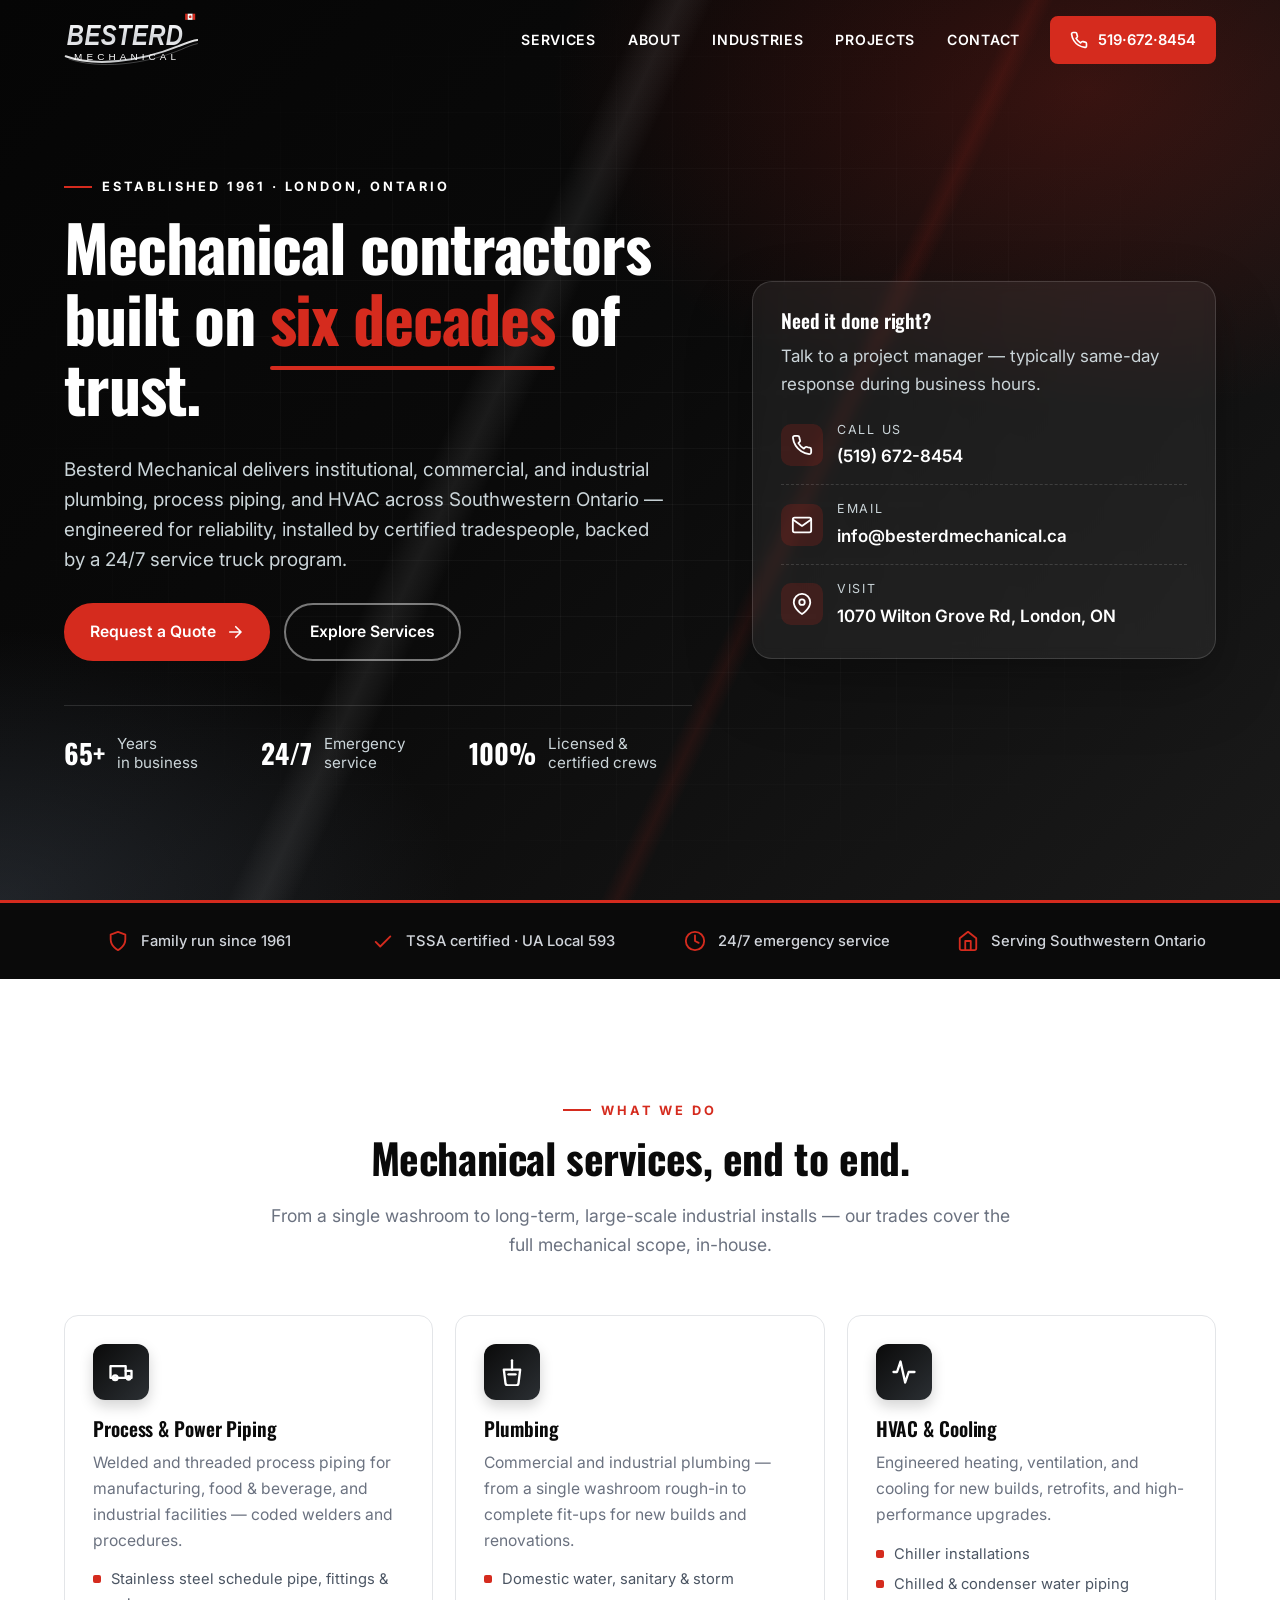
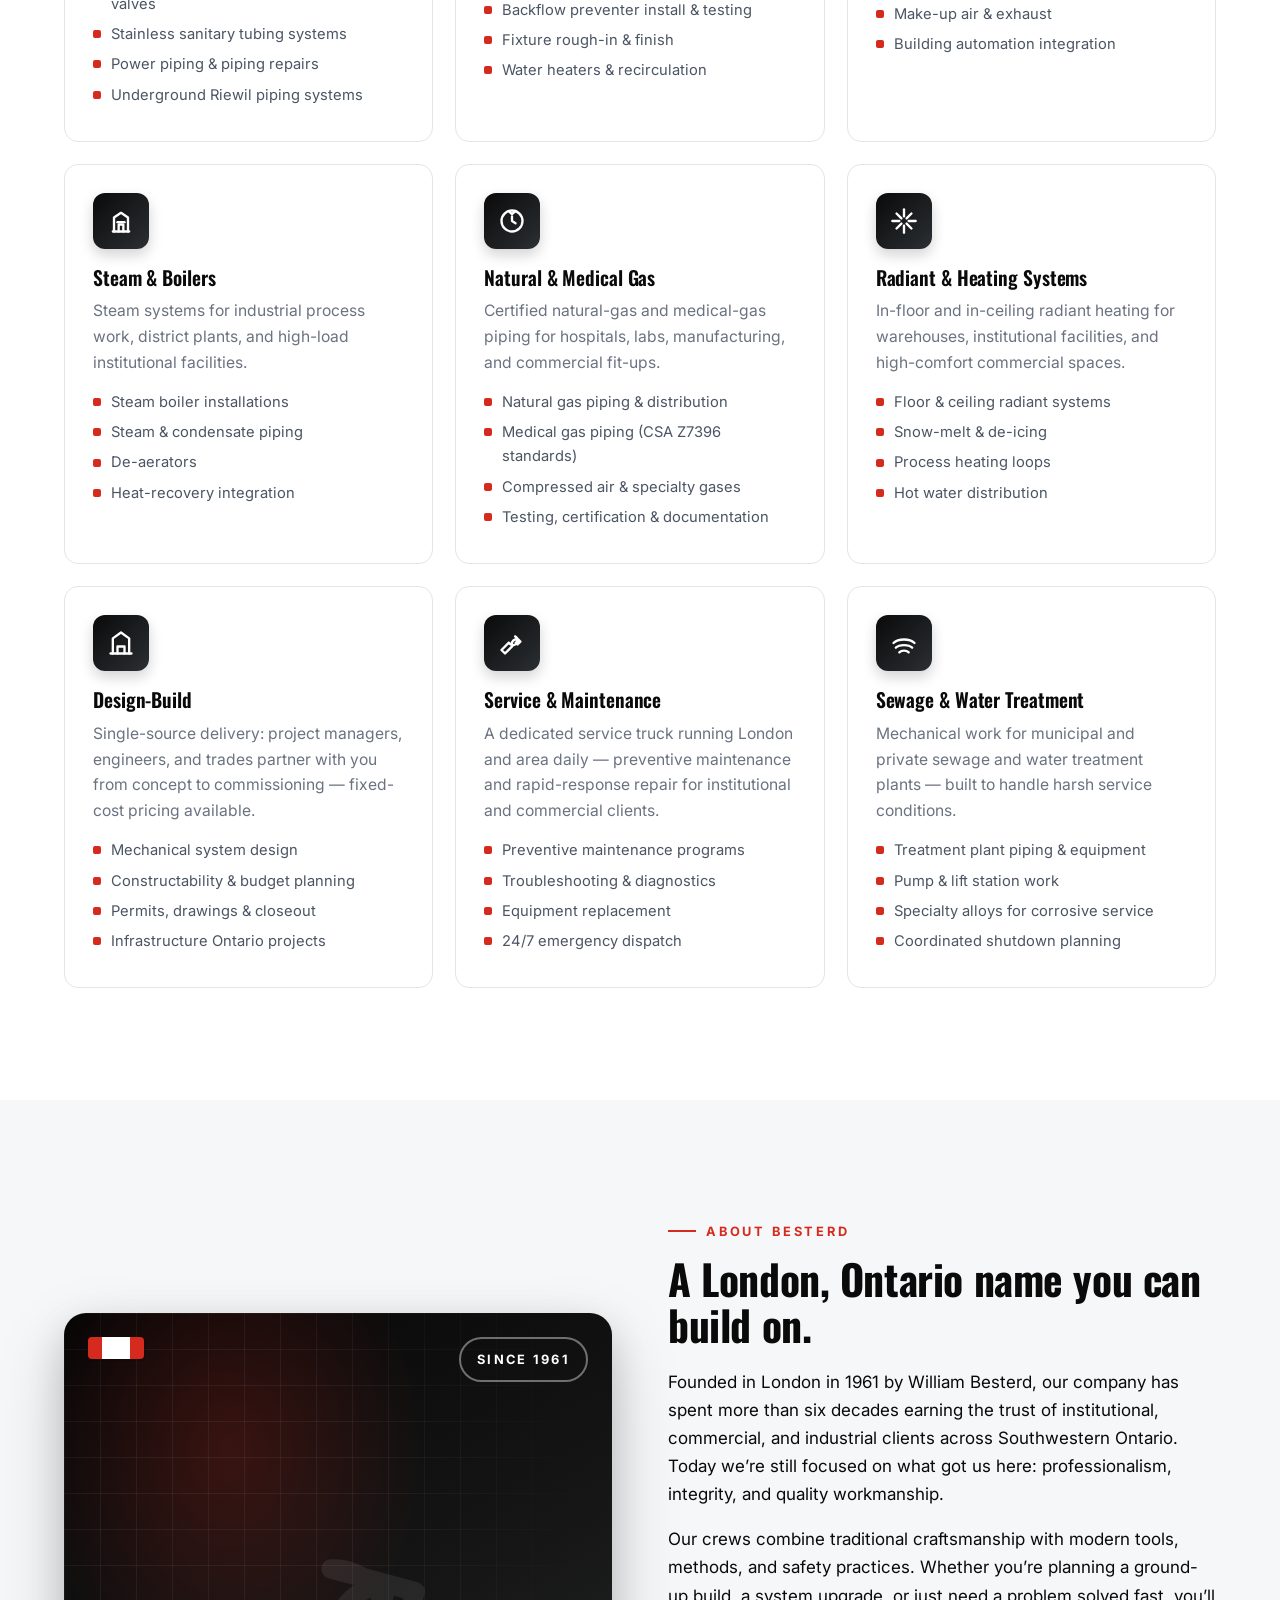
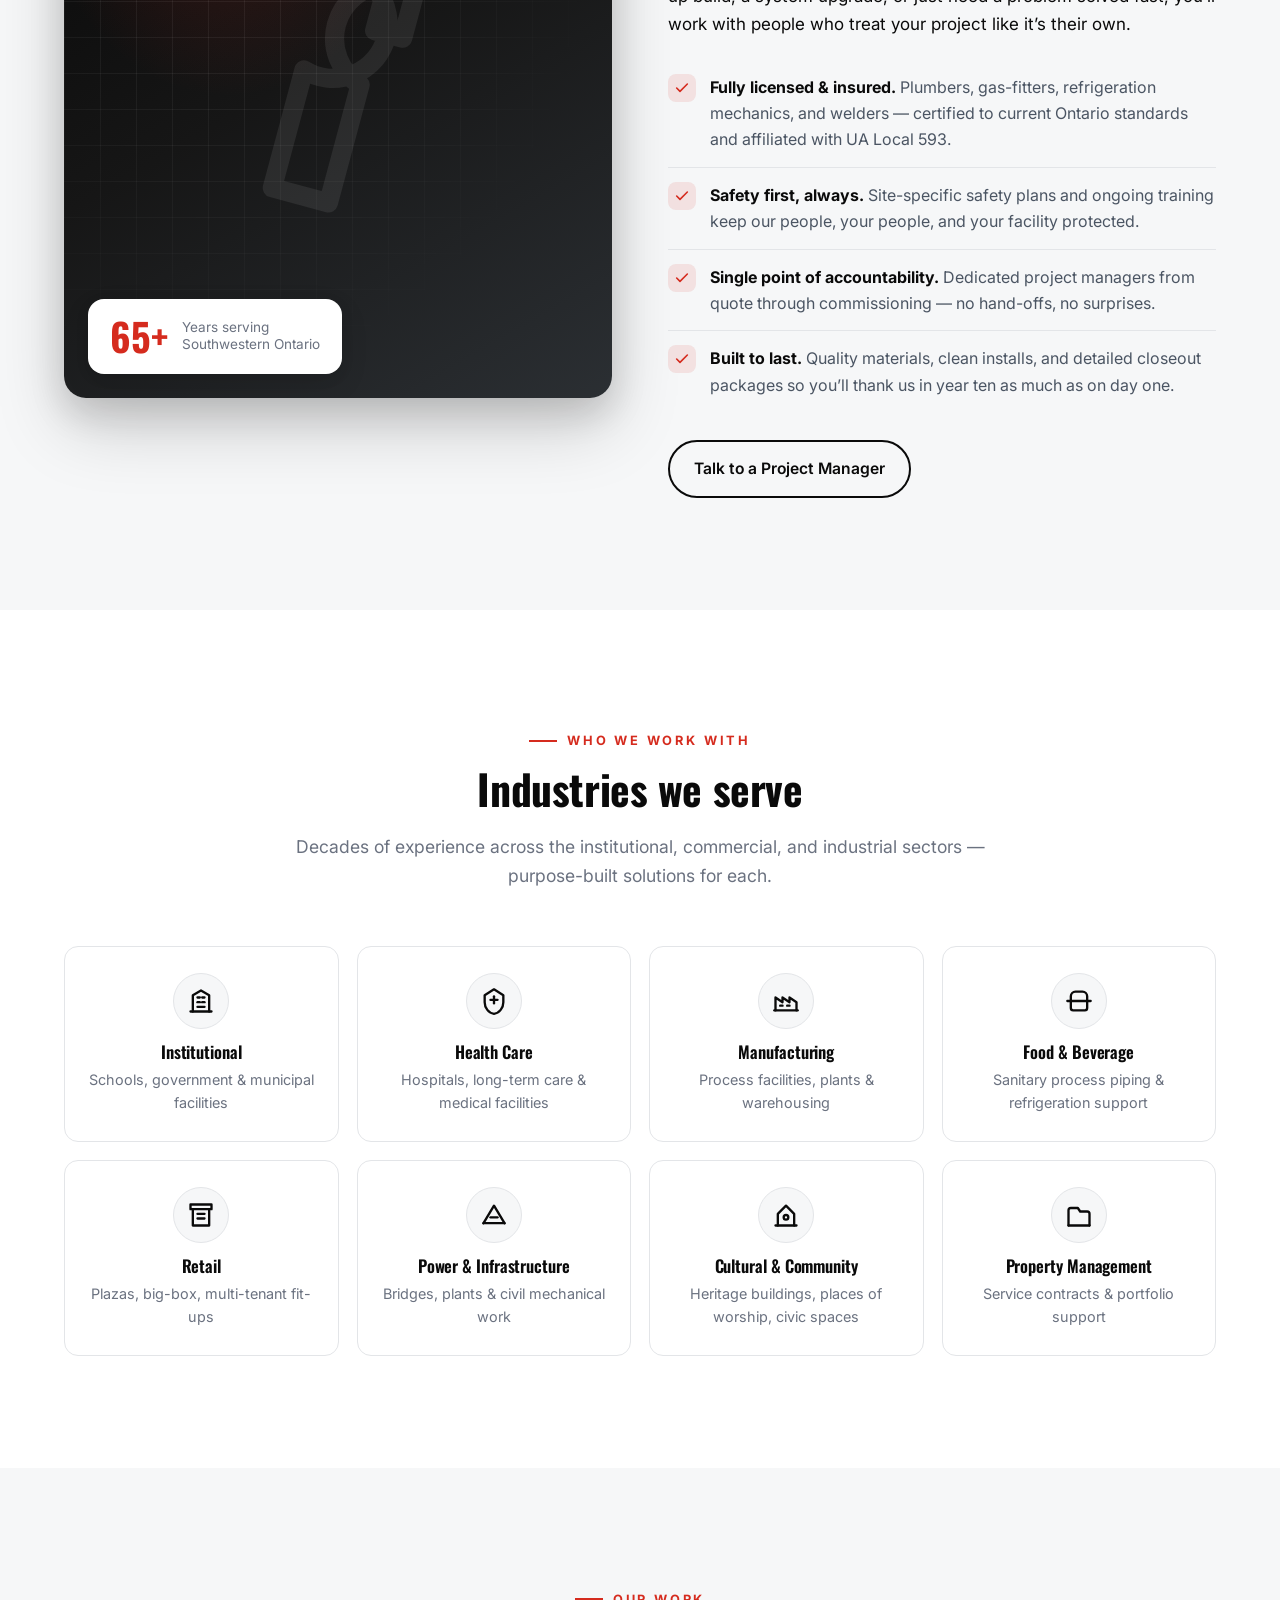
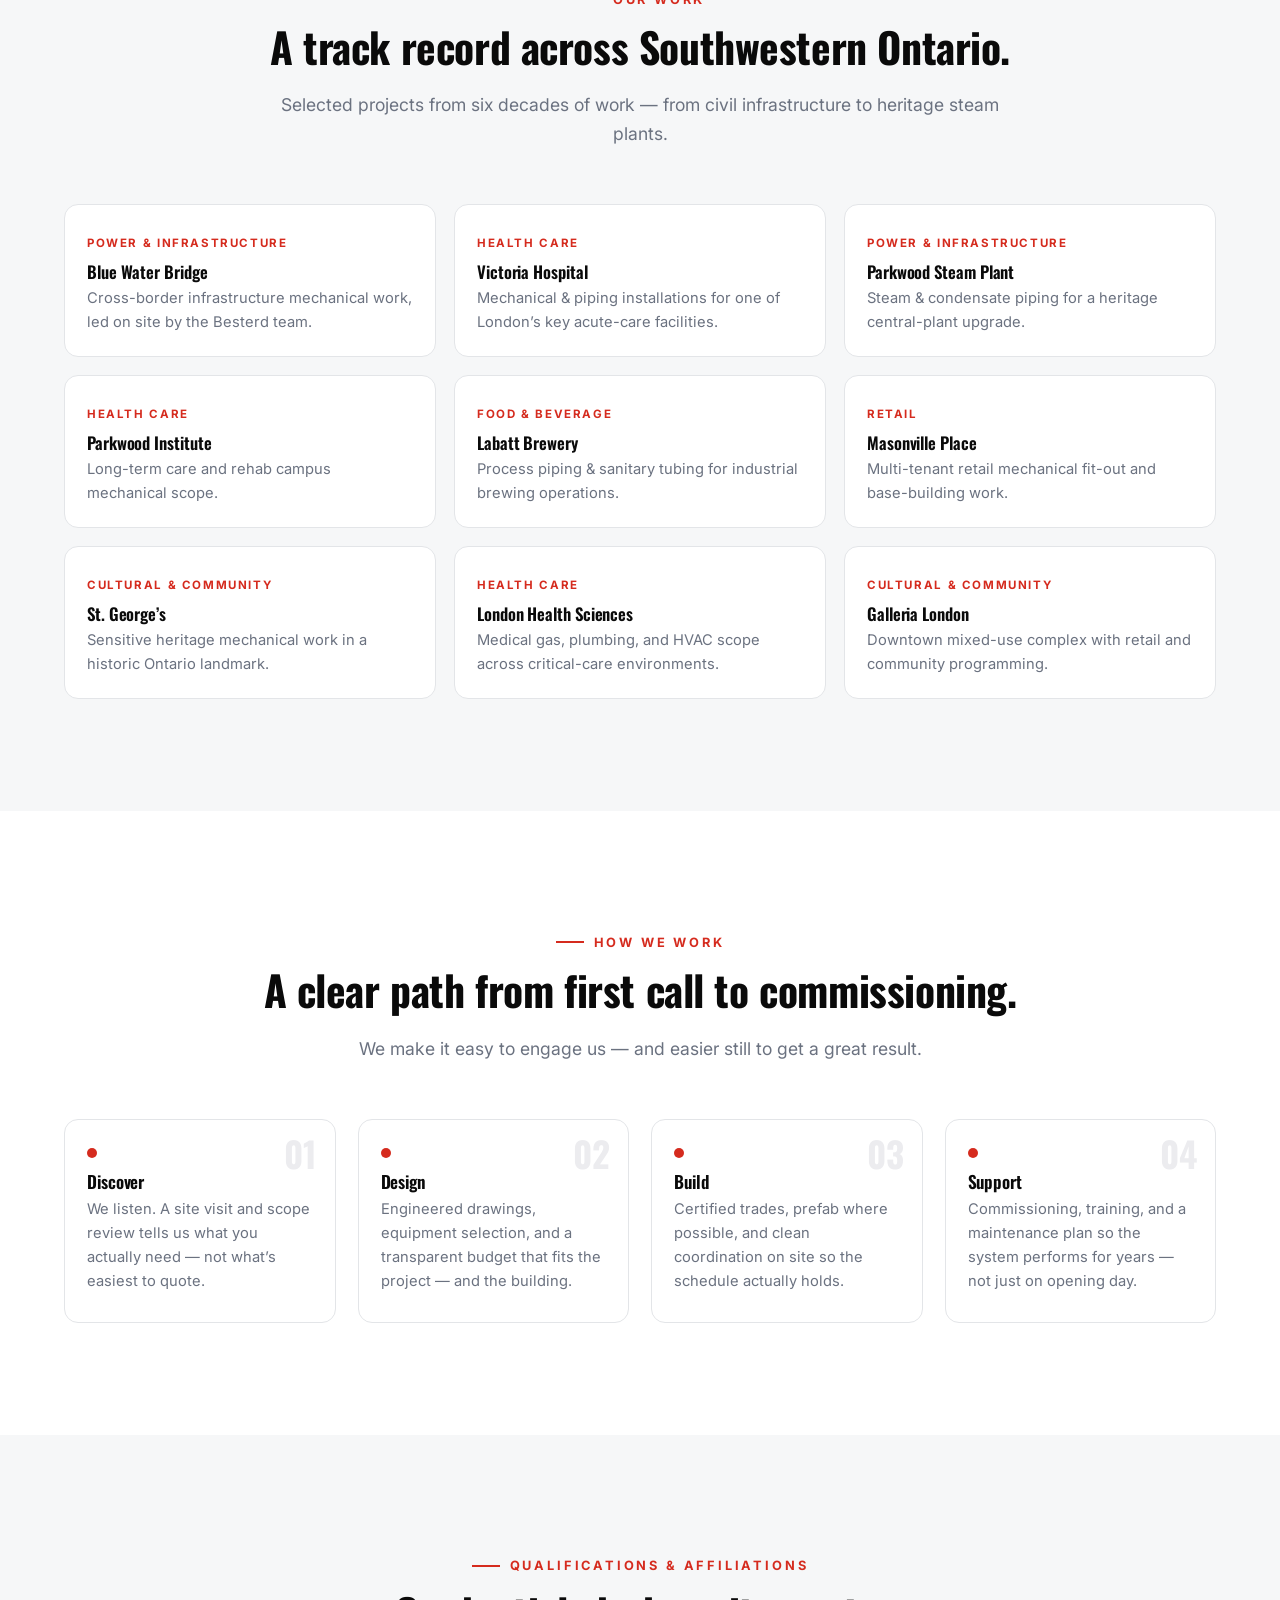
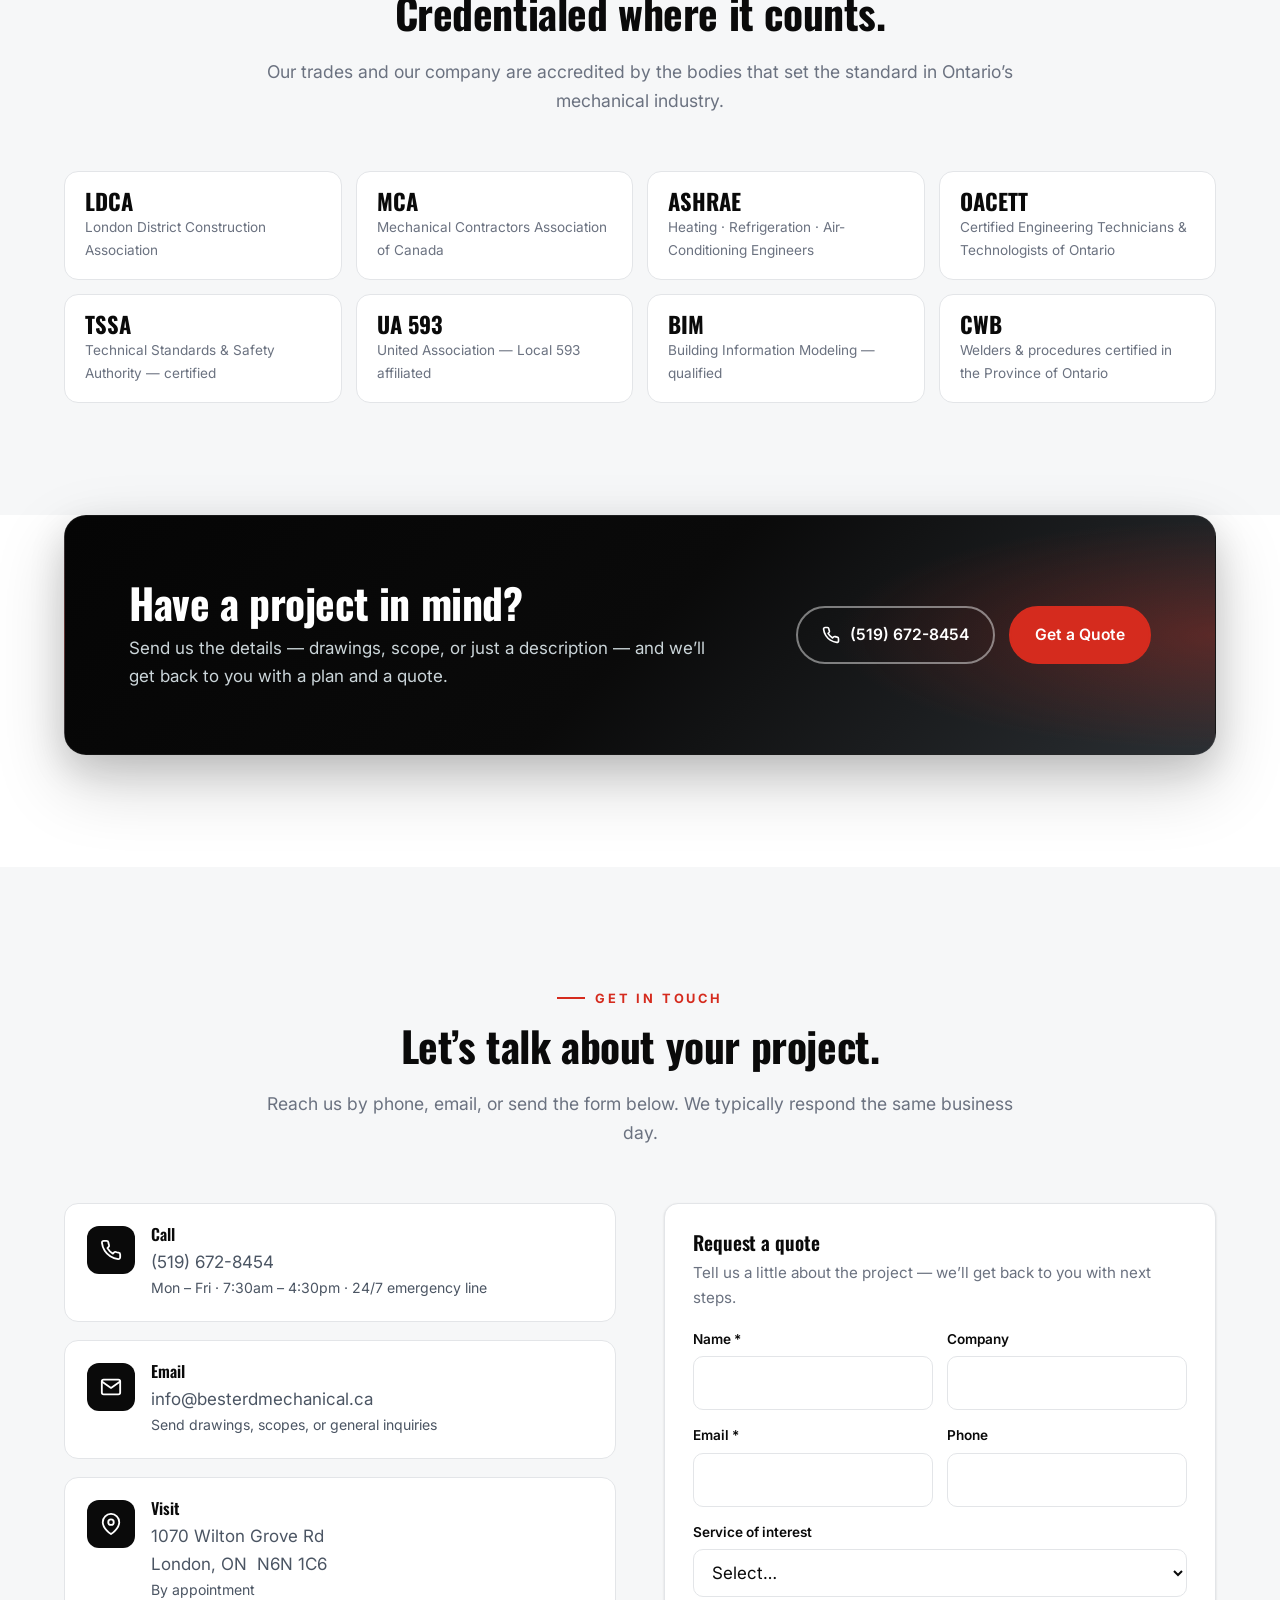
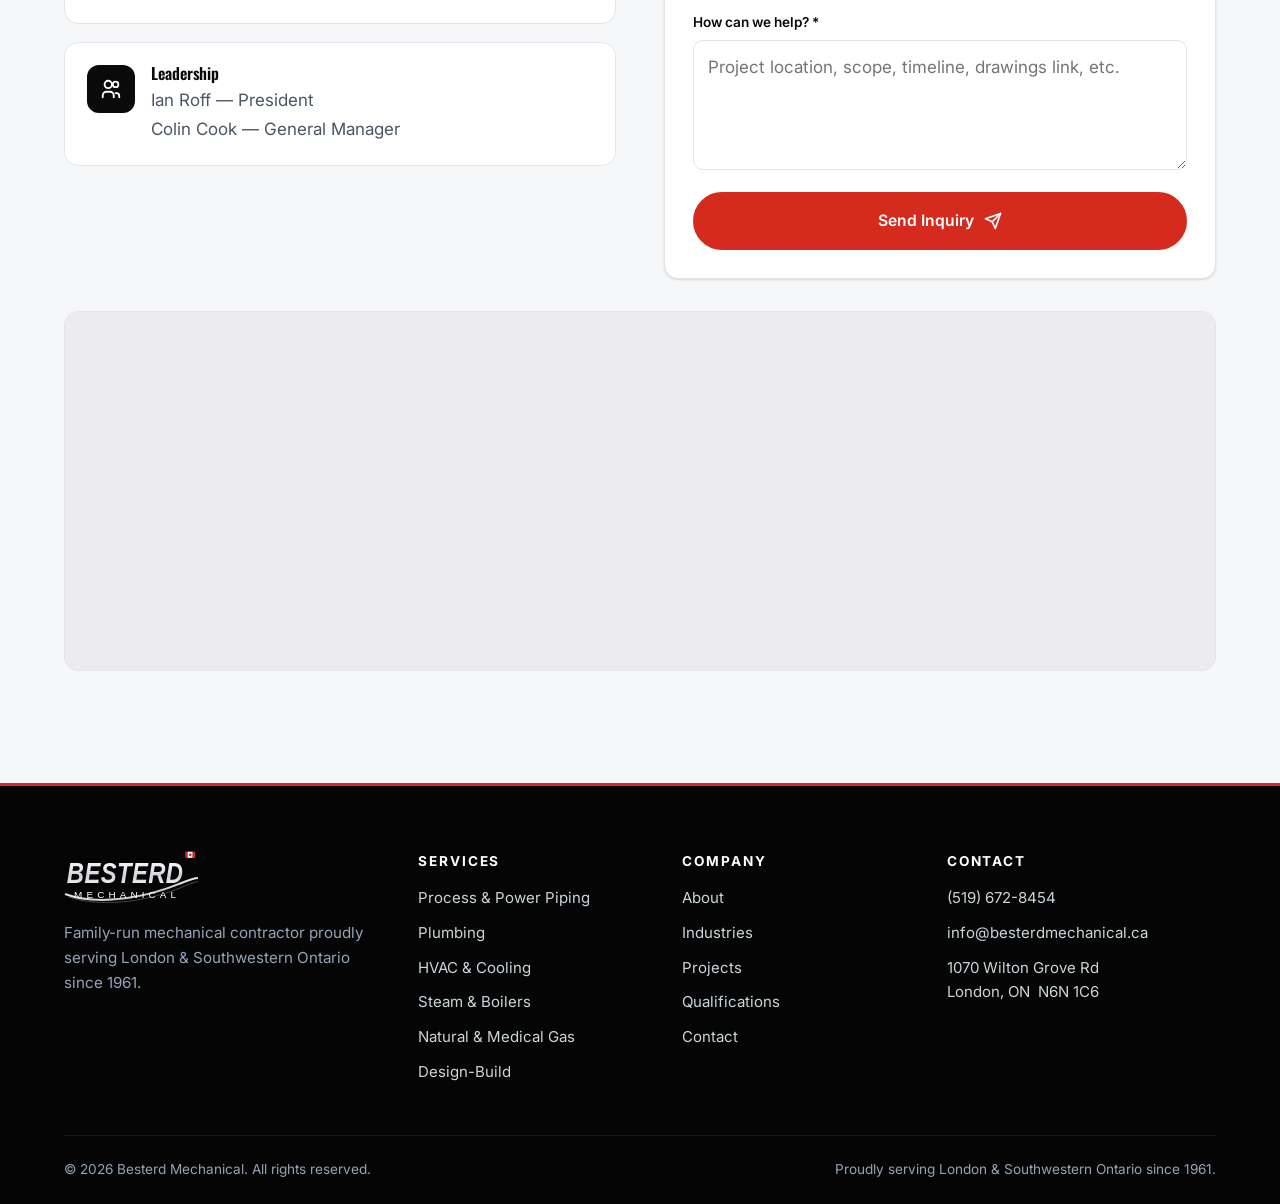
==== commit 159a0960: "Polish site: real services, projects, qualifications + clean BM logo - Re-rendered the chrome BESTER" ====
--- a/index.html
+++ b/index.html
@@ -3,33 +3,30 @@
 <head>
 <meta charset="utf-8">
 <meta name="viewport" content="width=device-width, initial-scale=1, viewport-fit=cover">
-<title>Besterd Mechanical — Commercial &amp; Industrial HVAC, Plumbing &amp; Pipefitting | London, ON</title>
-<meta name="description" content="Family-owned mechanical contractor in London, Ontario since 1961. Institutional, commercial &amp; industrial plumbing, pipefitting, HVAC, design-build, and 24/7 service.">
-<meta name="theme-color" content="#0f2a47">
+<title>Besterd Mechanical — Commercial &amp; Industrial Mechanical Contractors | London, ON</title>
+<meta name="description" content="Family-run mechanical contractor in London, Ontario since 1961. Process piping, plumbing, HVAC, steam &amp; boilers, medical &amp; natural gas, design-build, and 24/7 service for institutional, commercial and industrial clients.">
+<meta name="theme-color" content="#0a0a0a">
 <meta name="color-scheme" content="light">
 
-<!-- Open Graph -->
 <meta property="og:type" content="website">
 <meta property="og:title" content="Besterd Mechanical — Mechanical Contractors, London ON">
-<meta property="og:description" content="Trusted mechanical contractor since 1961. HVAC, plumbing, pipefitting, design-build & service work for commercial and industrial clients across Southwestern Ontario.">
+<meta property="og:description" content="Trusted London, Ontario mechanical contractor since 1961. Plumbing, process piping, steam, gas, HVAC, design-build &amp; service work for commercial and industrial clients across Southwestern Ontario.">
 <meta property="og:image" content="/assets/img/logo.svg">
 <meta name="twitter:card" content="summary">
 
 <link rel="icon" type="image/svg+xml" href="/assets/img/favicon.svg">
 <link rel="apple-touch-icon" href="/assets/img/favicon.svg">
 
-<!-- Fonts -->
 <link rel="preconnect" href="https://fonts.googleapis.com">
 <link rel="preconnect" href="https://fonts.gstatic.com" crossorigin>
-<link href="https://fonts.googleapis.com/css2?family=Inter:wght@400;500;600;700;800&display=swap" rel="stylesheet">
+<link href="https://fonts.googleapis.com/css2?family=Inter:wght@400;500;600;700;800&family=Oswald:wght@500;600;700&display=swap" rel="stylesheet">
 
 <link rel="stylesheet" href="/assets/css/styles.css">
 
-<!-- Structured data -->
 <script type="application/ld+json">
 {
   "@context": "https://schema.org",
-  "@type": "PlumbingService",
+  "@type": "GeneralContractor",
   "name": "Besterd Mechanical",
   "image": "https://besterdmechanical.ca/assets/img/logo.svg",
   "url": "https://besterdmechanical.ca",
@@ -69,7 +66,7 @@
       <a href="#services">Services</a>
       <a href="#about">About</a>
       <a href="#sectors">Industries</a>
-      <a href="#process">Process</a>
+      <a href="#projects">Projects</a>
       <a href="#contact">Contact</a>
       <a href="tel:+15196728454" class="btn btn-primary">
         <svg class="icon" viewBox="0 0 24 24" fill="none" stroke="currentColor" stroke-width="2.2" stroke-linecap="round" stroke-linejoin="round" aria-hidden="true"><path d="M22 16.92v3a2 2 0 0 1-2.18 2 19.79 19.79 0 0 1-8.63-3.07 19.5 19.5 0 0 1-6-6A19.79 19.79 0 0 1 2.12 4.18 2 2 0 0 1 4.11 2h3a2 2 0 0 1 2 1.72c.13.96.37 1.9.72 2.81a2 2 0 0 1-.45 2.11L8.09 9.91a16 16 0 0 0 6 6l1.27-1.27a2 2 0 0 1 2.11-.45c.91.35 1.85.59 2.81.72A2 2 0 0 1 22 16.92Z"/></svg>
@@ -86,9 +83,9 @@
   <div class="container">
     <div class="hero-grid">
       <div class="reveal">
-        <span class="eyebrow" style="color:#fbbf24">Established 1961 · London, Ontario</span>
+        <span class="eyebrow" style="color:#fff">Established 1961 · London, Ontario</span>
         <h1>Mechanical contractors built on <span class="accent">six decades</span> of trust.</h1>
-        <p class="lead">Besterd Mechanical delivers institutional, commercial, and industrial plumbing, pipefitting, and HVAC across Southwestern Ontario — engineered for reliability, installed by certified tradespeople, backed by 24/7 service.</p>
+        <p class="lead">Besterd Mechanical delivers institutional, commercial, and industrial plumbing, process piping, and HVAC across Southwestern Ontario — engineered for reliability, installed by certified tradespeople, backed by a 24/7 service truck program.</p>
         <div class="cta-row">
           <a href="#contact" class="btn btn-primary">
             Request a Quote
@@ -106,7 +103,7 @@
 
       <aside class="hero-card reveal" aria-label="Quick contact">
         <h3 style="margin-top:0">Need it done right?</h3>
-        <p style="color:#cbd5e1;margin-bottom:8px">Talk to a project manager — typically same-day response during business hours.</p>
+        <p style="color:#cbd5d9;margin-bottom:8px">Talk to a project manager — typically same-day response during business hours.</p>
 
         <div class="row">
           <span class="ico" aria-hidden="true">
@@ -114,7 +111,7 @@
           </span>
           <div>
             <div class="l">Call us</div>
-            <a class="v" style="color:#fff" href="tel:+15196728454">(519) 672-8454</a>
+            <a class="v" href="tel:+15196728454">(519) 672-8454</a>
           </div>
         </div>
 
@@ -124,7 +121,7 @@
           </span>
           <div>
             <div class="l">Email</div>
-            <a class="v" style="color:#fff" href="mailto:info@besterdmechanical.ca">info@besterdmechanical.ca</a>
+            <a class="v" href="mailto:info@besterdmechanical.ca">info@besterdmechanical.ca</a>
           </div>
         </div>
 
@@ -146,8 +143,8 @@
 <section class="trust" aria-label="Why customers choose us">
   <div class="container">
     <div class="row">
-      <div class="pill"><svg viewBox="0 0 24 24" fill="none" stroke="currentColor" stroke-width="2" stroke-linecap="round" stroke-linejoin="round"><path d="M12 22s8-4 8-12V5l-8-3-8 3v5c0 8 8 12 8 12Z"/></svg>Family owned since 1961</div>
-      <div class="pill"><svg viewBox="0 0 24 24" fill="none" stroke="currentColor" stroke-width="2" stroke-linecap="round" stroke-linejoin="round"><path d="M20 7 9 18l-5-5"/></svg>Licensed &amp; certified</div>
+      <div class="pill"><svg viewBox="0 0 24 24" fill="none" stroke="currentColor" stroke-width="2" stroke-linecap="round" stroke-linejoin="round"><path d="M12 22s8-4 8-12V5l-8-3-8 3v5c0 8 8 12 8 12Z"/></svg>Family run since 1961</div>
+      <div class="pill"><svg viewBox="0 0 24 24" fill="none" stroke="currentColor" stroke-width="2" stroke-linecap="round" stroke-linejoin="round"><path d="M20 7 9 18l-5-5"/></svg>TSSA certified · UA Local 593</div>
       <div class="pill"><svg viewBox="0 0 24 24" fill="none" stroke="currentColor" stroke-width="2" stroke-linecap="round" stroke-linejoin="round"><circle cx="12" cy="12" r="10"/><polyline points="12 6 12 12 16 14"/></svg>24/7 emergency service</div>
       <div class="pill"><svg viewBox="0 0 24 24" fill="none" stroke="currentColor" stroke-width="2" stroke-linecap="round" stroke-linejoin="round"><path d="M3 9 12 2l9 7v11a2 2 0 0 1-2 2H5a2 2 0 0 1-2-2Z"/><path d="M9 22V12h6v10"/></svg>Serving Southwestern Ontario</div>
     </div>
@@ -160,21 +157,21 @@
     <div class="section-head reveal">
       <span class="eyebrow">What we do</span>
       <h2>Mechanical services, end to end.</h2>
-      <p>From initial design through commissioning and ongoing service, our trades cover every system that keeps your building running.</p>
+      <p>From a single washroom to long-term, large-scale industrial installs — our trades cover the full mechanical scope, in-house.</p>
     </div>
 
     <div class="svc-grid">
       <article class="svc reveal">
         <div class="ico" aria-hidden="true">
-          <svg viewBox="0 0 24 24" fill="none" stroke="currentColor" stroke-width="2" stroke-linecap="round" stroke-linejoin="round"><path d="M3 12h3l3-9 4 18 3-9h5"/></svg>
-        </div>
-        <h3>HVAC</h3>
-        <p>Engineered heating, ventilation, and air-conditioning systems for new builds, retrofits, and high-performance upgrades.</p>
-        <ul>
-          <li>Boilers, chillers, RTUs &amp; AHUs</li>
-          <li>Make-up air &amp; exhaust systems</li>
-          <li>Ductwork fabrication &amp; install</li>
-          <li>Building automation &amp; controls</li>
+          <svg viewBox="0 0 24 24" fill="none" stroke="currentColor" stroke-width="2" stroke-linecap="round" stroke-linejoin="round"><path d="M3 7h13v10H3z"/><path d="M16 11h5v6h-5"/><circle cx="7" cy="17" r="2"/><circle cx="18.5" cy="17" r="1.5"/></svg>
+        </div>
+        <h3>Process &amp; Power Piping</h3>
+        <p>Welded and threaded process piping for manufacturing, food &amp; beverage, and industrial facilities — coded welders and procedures.</p>
+        <ul>
+          <li>Stainless steel schedule pipe, fittings &amp; valves</li>
+          <li>Stainless sanitary tubing systems</li>
+          <li>Power piping &amp; piping repairs</li>
+          <li>Underground Riewil piping systems</li>
         </ul>
       </article>
 
@@ -183,10 +180,10 @@
           <svg viewBox="0 0 24 24" fill="none" stroke="currentColor" stroke-width="2" stroke-linecap="round" stroke-linejoin="round"><path d="M12 2v8"/><path d="M5 10h14l-1.4 11.6a2 2 0 0 1-2 1.8H8.4a2 2 0 0 1-2-1.8Z"/><path d="M9 14h6"/></svg>
         </div>
         <h3>Plumbing</h3>
-        <p>Commercial and industrial potable water, sanitary, storm, and specialty plumbing — code-compliant and built to last.</p>
-        <ul>
-          <li>Domestic water &amp; sanitary systems</li>
-          <li>Backflow prevention &amp; testing</li>
+        <p>Commercial and industrial plumbing — from a single washroom rough-in to complete fit-ups for new builds and renovations.</p>
+        <ul>
+          <li>Domestic water, sanitary &amp; storm</li>
+          <li>Backflow preventer install &amp; testing</li>
           <li>Fixture rough-in &amp; finish</li>
           <li>Water heaters &amp; recirculation</li>
         </ul>
@@ -194,15 +191,57 @@
 
       <article class="svc reveal">
         <div class="ico" aria-hidden="true">
-          <svg viewBox="0 0 24 24" fill="none" stroke="currentColor" stroke-width="2" stroke-linecap="round" stroke-linejoin="round"><path d="M3 7h13v10H3z"/><path d="M16 11h5v6h-5"/><circle cx="7" cy="17" r="2"/><circle cx="18.5" cy="17" r="1.5"/></svg>
-        </div>
-        <h3>Pipefitting &amp; Process Piping</h3>
-        <p>Welded and threaded process piping for manufacturing, food &amp; beverage, and industrial facilities.</p>
-        <ul>
-          <li>Steam, condensate &amp; compressed air</li>
-          <li>Chilled &amp; hot water distribution</li>
-          <li>Sanitary stainless &amp; specialty alloys</li>
-          <li>Coded welding to ASME / TSSA</li>
+          <svg viewBox="0 0 24 24" fill="none" stroke="currentColor" stroke-width="2" stroke-linecap="round" stroke-linejoin="round"><path d="M3 12h3l3-9 4 18 3-9h5"/></svg>
+        </div>
+        <h3>HVAC &amp; Cooling</h3>
+        <p>Engineered heating, ventilation, and cooling for new builds, retrofits, and high-performance upgrades.</p>
+        <ul>
+          <li>Chiller installations</li>
+          <li>Chilled &amp; condenser water piping</li>
+          <li>Make-up air &amp; exhaust</li>
+          <li>Building automation integration</li>
+        </ul>
+      </article>
+
+      <article class="svc reveal">
+        <div class="ico" aria-hidden="true">
+          <svg viewBox="0 0 24 24" fill="none" stroke="currentColor" stroke-width="2" stroke-linecap="round" stroke-linejoin="round"><path d="M5 21h14"/><path d="M6 21V9l6-4 6 4v12"/><path d="M10 21v-6h4v6"/><path d="M9 13h6"/></svg>
+        </div>
+        <h3>Steam &amp; Boilers</h3>
+        <p>Steam systems for industrial process work, district plants, and high-load institutional facilities.</p>
+        <ul>
+          <li>Steam boiler installations</li>
+          <li>Steam &amp; condensate piping</li>
+          <li>De-aerators</li>
+          <li>Heat-recovery integration</li>
+        </ul>
+      </article>
+
+      <article class="svc reveal">
+        <div class="ico" aria-hidden="true">
+          <svg viewBox="0 0 24 24" fill="none" stroke="currentColor" stroke-width="2" stroke-linecap="round" stroke-linejoin="round"><circle cx="12" cy="12" r="9"/><path d="M12 8v4l3 2"/><path d="M9 3.5 12 6l3-2.5"/></svg>
+        </div>
+        <h3>Natural &amp; Medical Gas</h3>
+        <p>Certified natural-gas and medical-gas piping for hospitals, labs, manufacturing, and commercial fit-ups.</p>
+        <ul>
+          <li>Natural gas piping &amp; distribution</li>
+          <li>Medical gas piping (CSA Z7396 standards)</li>
+          <li>Compressed air &amp; specialty gases</li>
+          <li>Testing, certification &amp; documentation</li>
+        </ul>
+      </article>
+
+      <article class="svc reveal">
+        <div class="ico" aria-hidden="true">
+          <svg viewBox="0 0 24 24" fill="none" stroke="currentColor" stroke-width="2" stroke-linecap="round" stroke-linejoin="round"><path d="M12 2v6"/><path d="M5.6 5.6l4.2 4.2"/><path d="M2 12h6"/><path d="M5.6 18.4l4.2-4.2"/><path d="M12 22v-6"/><path d="M18.4 18.4l-4.2-4.2"/><path d="M22 12h-6"/><path d="M18.4 5.6l-4.2 4.2"/></svg>
+        </div>
+        <h3>Radiant &amp; Heating Systems</h3>
+        <p>In-floor and in-ceiling radiant heating for warehouses, institutional facilities, and high-comfort commercial spaces.</p>
+        <ul>
+          <li>Floor &amp; ceiling radiant systems</li>
+          <li>Snow-melt &amp; de-icing</li>
+          <li>Process heating loops</li>
+          <li>Hot water distribution</li>
         </ul>
       </article>
 
@@ -211,12 +250,12 @@
           <svg viewBox="0 0 24 24" fill="none" stroke="currentColor" stroke-width="2" stroke-linecap="round" stroke-linejoin="round"><path d="M3 21h18"/><path d="M5 21V8l7-5 7 5v13"/><path d="M9 21v-6h6v6"/></svg>
         </div>
         <h3>Design-Build</h3>
-        <p>Single-source delivery: our project managers, engineers, and trades partner with you from concept to commissioning.</p>
+        <p>Single-source delivery: project managers, engineers, and trades partner with you from concept to commissioning — fixed-cost pricing available.</p>
         <ul>
           <li>Mechanical system design</li>
-          <li>Energy-efficiency upgrades</li>
           <li>Constructability &amp; budget planning</li>
           <li>Permits, drawings &amp; closeout</li>
+          <li>Infrastructure Ontario projects</li>
         </ul>
       </article>
 
@@ -225,7 +264,7 @@
           <svg viewBox="0 0 24 24" fill="none" stroke="currentColor" stroke-width="2" stroke-linecap="round" stroke-linejoin="round"><path d="M14.7 6.3a4 4 0 1 1-5.4 5.4L3 18l3 3 6.3-6.3a4 4 0 0 1 5.4-5.4l-2.5 2.5 1.5 1.5 2.5-2.5Z"/></svg>
         </div>
         <h3>Service &amp; Maintenance</h3>
-        <p>Planned maintenance contracts and rapid-response repair to keep tenants comfortable and production lines moving.</p>
+        <p>A dedicated service truck running London and area daily — preventive maintenance and rapid-response repair for institutional and commercial clients.</p>
         <ul>
           <li>Preventive maintenance programs</li>
           <li>Troubleshooting &amp; diagnostics</li>
@@ -236,15 +275,15 @@
 
       <article class="svc reveal">
         <div class="ico" aria-hidden="true">
-          <svg viewBox="0 0 24 24" fill="none" stroke="currentColor" stroke-width="2" stroke-linecap="round" stroke-linejoin="round"><path d="M12 2v6"/><path d="M5.6 5.6l4.2 4.2"/><path d="M2 12h6"/><path d="M5.6 18.4l4.2-4.2"/><path d="M12 22v-6"/><path d="M18.4 18.4l-4.2-4.2"/><path d="M22 12h-6"/><path d="M18.4 5.6l-4.2 4.2"/></svg>
-        </div>
-        <h3>Heating Processes</h3>
-        <p>Specialty heating systems including in-floor radiant, snow-melt, and process heating for industrial facilities.</p>
-        <ul>
-          <li>In-floor radiant heating</li>
-          <li>Snow-melt &amp; de-icing</li>
-          <li>Process heating loops</li>
-          <li>Heat-recovery integration</li>
+          <svg viewBox="0 0 24 24" fill="none" stroke="currentColor" stroke-width="2" stroke-linecap="round" stroke-linejoin="round"><path d="M3 12c4-4 14-4 18 0"/><path d="M5 16c3-3 11-3 14 0"/><path d="M8 20c2-2 6-2 8 0"/></svg>
+        </div>
+        <h3>Sewage &amp; Water Treatment</h3>
+        <p>Mechanical work for municipal and private sewage and water treatment plants — built to handle harsh service conditions.</p>
+        <ul>
+          <li>Treatment plant piping &amp; equipment</li>
+          <li>Pump &amp; lift station work</li>
+          <li>Specialty alloys for corrosive service</li>
+          <li>Coordinated shutdown planning</li>
         </ul>
       </article>
     </div>
@@ -257,6 +296,9 @@
     <div class="about-grid">
       <div class="about-visual reveal" aria-hidden="true">
         <span class="stamp">Since 1961</span>
+        <div class="flag">
+          <span class="r"></span><span class="w"></span><span class="r"></span>
+        </div>
         <svg class="wrench" viewBox="0 0 24 24" fill="none" stroke="currentColor" stroke-width="1.4" stroke-linecap="round" stroke-linejoin="round"><path d="M14.7 6.3a4 4 0 1 1-5.4 5.4L3 18l3 3 6.3-6.3a4 4 0 0 1 5.4-5.4l-2.5 2.5 1.5 1.5 2.5-2.5Z"/></svg>
         <div class="badge">
           <div class="num">65+</div>
@@ -267,13 +309,13 @@
       <div class="reveal">
         <span class="eyebrow">About Besterd</span>
         <h2>A London, Ontario name you can build on.</h2>
-        <p>Founded in London in 1961 by William Besterd, our company has spent more than six decades earning the trust of institutional, commercial, and industrial clients across the region. Today we’re still family-run — and still focused on getting the details right the first time.</p>
+        <p>Founded in London in 1961 by William Besterd, our company has spent more than six decades earning the trust of institutional, commercial, and industrial clients across Southwestern Ontario. Today we’re still focused on what got us here: professionalism, integrity, and quality workmanship.</p>
         <p>Our crews combine traditional craftsmanship with modern tools, methods, and safety practices. Whether you’re planning a ground-up build, a system upgrade, or just need a problem solved fast, you’ll work with people who treat your project like it’s their own.</p>
 
         <ul class="feature-list">
           <li>
             <span class="ico"><svg viewBox="0 0 24 24" fill="none" stroke="currentColor" stroke-width="2.4" stroke-linecap="round" stroke-linejoin="round"><polyline points="20 6 9 17 4 12"/></svg></span>
-            <span><strong>Fully licensed &amp; insured.</strong> Plumbers, gas-fitters, refrigeration mechanics, and welders — all certified to current Ontario standards.</span>
+            <span><strong>Fully licensed &amp; insured.</strong> Plumbers, gas-fitters, refrigeration mechanics, and welders — certified to current Ontario standards and affiliated with UA Local 593.</span>
           </li>
           <li>
             <span class="ico"><svg viewBox="0 0 24 24" fill="none" stroke="currentColor" stroke-width="2.4" stroke-linecap="round" stroke-linejoin="round"><polyline points="20 6 9 17 4 12"/></svg></span>
@@ -310,32 +352,17 @@
       <div class="sector reveal">
         <div class="ico"><svg viewBox="0 0 24 24" fill="none" stroke="currentColor" stroke-width="2" stroke-linecap="round" stroke-linejoin="round"><path d="M3 21h18"/><path d="M5 21V7l7-4 7 4v14"/><path d="M9 9h2"/><path d="M13 9h2"/><path d="M9 13h2"/><path d="M13 13h2"/><path d="M9 17h6"/></svg></div>
         <h4>Institutional</h4>
-        <p>Schools, hospitals, government &amp; municipal facilities</p>
+        <p>Schools, government &amp; municipal facilities</p>
       </div>
       <div class="sector reveal">
-        <div class="ico"><svg viewBox="0 0 24 24" fill="none" stroke="currentColor" stroke-width="2" stroke-linecap="round" stroke-linejoin="round"><path d="M2 21h20"/><path d="M3 21V8h18v13"/><path d="M7 12h2"/><path d="M11 12h2"/><path d="M15 12h2"/><path d="M7 16h2"/><path d="M11 16h2"/><path d="M15 16h2"/></svg></div>
-        <h4>Commercial</h4>
-        <p>Offices, retail, hospitality &amp; mixed-use</p>
+        <div class="ico"><svg viewBox="0 0 24 24" fill="none" stroke="currentColor" stroke-width="2" stroke-linecap="round" stroke-linejoin="round"><path d="M12 2 4 7v6c0 5 3.4 9.3 8 10 4.6-.7 8-5 8-10V7Z"/><path d="M9 11h6"/><path d="M12 8v6"/></svg></div>
+        <h4>Health Care</h4>
+        <p>Hospitals, long-term care &amp; medical facilities</p>
       </div>
       <div class="sector reveal">
         <div class="ico"><svg viewBox="0 0 24 24" fill="none" stroke="currentColor" stroke-width="2" stroke-linecap="round" stroke-linejoin="round"><path d="M2 20h20"/><path d="M3 20V9l6 4V9l6 4V9l6 4v7"/><path d="M7 16h2"/><path d="M13 16h2"/></svg></div>
-        <h4>Industrial</h4>
-        <p>Manufacturing, warehousing &amp; process facilities</p>
-      </div>
-      <div class="sector reveal">
-        <div class="ico"><svg viewBox="0 0 24 24" fill="none" stroke="currentColor" stroke-width="2" stroke-linecap="round" stroke-linejoin="round"><path d="M3 11h18l-2 9H5z"/><path d="M7 11V7a5 5 0 0 1 10 0v4"/></svg></div>
-        <h4>Restaurants &amp; Hotels</h4>
-        <p>Hospitality plumbing, kitchen &amp; comfort systems</p>
-      </div>
-      <div class="sector reveal">
-        <div class="ico"><svg viewBox="0 0 24 24" fill="none" stroke="currentColor" stroke-width="2" stroke-linecap="round" stroke-linejoin="round"><path d="M14 16H9m10 0h-2.07a3 3 0 0 0-2.83-2H9.9a3 3 0 0 0-2.83 2H5"/><circle cx="7" cy="18" r="2"/><circle cx="17" cy="18" r="2"/><path d="M3 12V7h12l4 5"/></svg></div>
-        <h4>Auto Dealerships</h4>
-        <p>Showrooms, service bays &amp; specialty exhaust</p>
-      </div>
-      <div class="sector reveal">
-        <div class="ico"><svg viewBox="0 0 24 24" fill="none" stroke="currentColor" stroke-width="2" stroke-linecap="round" stroke-linejoin="round"><path d="M3 3h18v4H3z"/><path d="M5 7v14h14V7"/><path d="M9 11h6"/><path d="M9 15h6"/></svg></div>
-        <h4>Retail Plazas</h4>
-        <p>Smart centres, big-box &amp; multi-tenant fit-ups</p>
+        <h4>Manufacturing</h4>
+        <p>Process facilities, plants &amp; warehousing</p>
       </div>
       <div class="sector reveal">
         <div class="ico"><svg viewBox="0 0 24 24" fill="none" stroke="currentColor" stroke-width="2" stroke-linecap="round" stroke-linejoin="round"><path d="M2 12h20"/><path d="M5 12V8a4 4 0 0 1 4-4h6a4 4 0 0 1 4 4v4"/><path d="M5 12v6a2 2 0 0 0 2 2h10a2 2 0 0 0 2-2v-6"/></svg></div>
@@ -343,6 +370,21 @@
         <p>Sanitary process piping &amp; refrigeration support</p>
       </div>
       <div class="sector reveal">
+        <div class="ico"><svg viewBox="0 0 24 24" fill="none" stroke="currentColor" stroke-width="2" stroke-linecap="round" stroke-linejoin="round"><path d="M3 3h18v4H3z"/><path d="M5 7v14h14V7"/><path d="M9 11h6"/><path d="M9 15h6"/></svg></div>
+        <h4>Retail</h4>
+        <p>Plazas, big-box, multi-tenant fit-ups</p>
+      </div>
+      <div class="sector reveal">
+        <div class="ico"><svg viewBox="0 0 24 24" fill="none" stroke="currentColor" stroke-width="2" stroke-linecap="round" stroke-linejoin="round"><path d="m3 19 9-15 9 15"/><path d="M3 19h18"/><path d="M9 14h6"/></svg></div>
+        <h4>Power &amp; Infrastructure</h4>
+        <p>Bridges, plants &amp; civil mechanical work</p>
+      </div>
+      <div class="sector reveal">
+        <div class="ico"><svg viewBox="0 0 24 24" fill="none" stroke="currentColor" stroke-width="2" stroke-linecap="round" stroke-linejoin="round"><path d="M3 21h18"/><path d="M5 21V11l7-7 7 7v10"/><circle cx="12" cy="14" r="2"/></svg></div>
+        <h4>Cultural &amp; Community</h4>
+        <p>Heritage buildings, places of worship, civic spaces</p>
+      </div>
+      <div class="sector reveal">
         <div class="ico"><svg viewBox="0 0 24 24" fill="none" stroke="currentColor" stroke-width="2" stroke-linecap="round" stroke-linejoin="round"><path d="M3 21V8a2 2 0 0 1 2-2h6l2 3h6a2 2 0 0 1 2 2v10"/><path d="M3 21h18"/></svg></div>
         <h4>Property Management</h4>
         <p>Service contracts &amp; portfolio support</p>
@@ -351,8 +393,67 @@
   </div>
 </section>
 
+<!-- ============== PROJECTS ============== -->
+<section class="section section-alt" id="projects">
+  <div class="container">
+    <div class="section-head reveal">
+      <span class="eyebrow">Our work</span>
+      <h2>A track record across Southwestern Ontario.</h2>
+      <p>Selected projects from six decades of work — from civil infrastructure to heritage steam plants.</p>
+    </div>
+
+    <div class="project-grid">
+      <article class="project reveal">
+        <span class="tag">Power &amp; Infrastructure</span>
+        <h4>Blue Water Bridge</h4>
+        <p>Cross-border infrastructure mechanical work, led on site by the Besterd team.</p>
+      </article>
+      <article class="project reveal">
+        <span class="tag">Health Care</span>
+        <h4>Victoria Hospital</h4>
+        <p>Mechanical &amp; piping installations for one of London’s key acute-care facilities.</p>
+      </article>
+      <article class="project reveal">
+        <span class="tag">Power &amp; Infrastructure</span>
+        <h4>Parkwood Steam Plant</h4>
+        <p>Steam &amp; condensate piping for a heritage central-plant upgrade.</p>
+      </article>
+      <article class="project reveal">
+        <span class="tag">Health Care</span>
+        <h4>Parkwood Institute</h4>
+        <p>Long-term care and rehab campus mechanical scope.</p>
+      </article>
+      <article class="project reveal">
+        <span class="tag">Food &amp; Beverage</span>
+        <h4>Labatt Brewery</h4>
+        <p>Process piping &amp; sanitary tubing for industrial brewing operations.</p>
+      </article>
+      <article class="project reveal">
+        <span class="tag">Retail</span>
+        <h4>Masonville Place</h4>
+        <p>Multi-tenant retail mechanical fit-out and base-building work.</p>
+      </article>
+      <article class="project reveal">
+        <span class="tag">Cultural &amp; Community</span>
+        <h4>St. George’s</h4>
+        <p>Sensitive heritage mechanical work in a historic Ontario landmark.</p>
+      </article>
+      <article class="project reveal">
+        <span class="tag">Health Care</span>
+        <h4>London Health Sciences</h4>
+        <p>Medical gas, plumbing, and HVAC scope across critical-care environments.</p>
+      </article>
+      <article class="project reveal">
+        <span class="tag">Cultural &amp; Community</span>
+        <h4>Galleria London</h4>
+        <p>Downtown mixed-use complex with retail and community programming.</p>
+      </article>
+    </div>
+  </div>
+</section>
+
 <!-- ============== PROCESS ============== -->
-<section class="section section-alt" id="process">
+<section class="section" id="process">
   <div class="container">
     <div class="section-head reveal">
       <span class="eyebrow">How we work</span>
@@ -380,6 +481,52 @@
         <div class="dot"></div>
         <h3>Support</h3>
         <p>Commissioning, training, and a maintenance plan so the system performs for years — not just on opening day.</p>
+      </div>
+    </div>
+  </div>
+</section>
+
+<!-- ============== AFFILIATIONS ============== -->
+<section class="section section-alt" id="qualifications">
+  <div class="container">
+    <div class="section-head reveal">
+      <span class="eyebrow">Qualifications &amp; affiliations</span>
+      <h2>Credentialed where it counts.</h2>
+      <p>Our trades and our company are accredited by the bodies that set the standard in Ontario’s mechanical industry.</p>
+    </div>
+
+    <div class="affil-grid">
+      <a href="https://www.ldca.on.ca/" target="_blank" rel="noopener" class="affil">
+        <span class="acronym">LDCA</span>
+        <span class="full">London District Construction Association</span>
+      </a>
+      <a href="https://www.mcac.ca/" target="_blank" rel="noopener" class="affil">
+        <span class="acronym">MCA</span>
+        <span class="full">Mechanical Contractors Association of Canada</span>
+      </a>
+      <a href="https://www.ashrae.org/" target="_blank" rel="noopener" class="affil">
+        <span class="acronym">ASHRAE</span>
+        <span class="full">Heating · Refrigeration · Air-Conditioning Engineers</span>
+      </a>
+      <a href="https://www.oacett.org/" target="_blank" rel="noopener" class="affil">
+        <span class="acronym">OACETT</span>
+        <span class="full">Certified Engineering Technicians &amp; Technologists of Ontario</span>
+      </a>
+      <div class="affil">
+        <span class="acronym">TSSA</span>
+        <span class="full">Technical Standards &amp; Safety Authority — certified</span>
+      </div>
+      <div class="affil">
+        <span class="acronym">UA 593</span>
+        <span class="full">United Association — Local 593 affiliated</span>
+      </div>
+      <div class="affil">
+        <span class="acronym">BIM</span>
+        <span class="full">Building Information Modeling — qualified</span>
+      </div>
+      <div class="affil">
+        <span class="acronym">CWB</span>
+        <span class="full">Welders &amp; procedures certified in the Province of Ontario</span>
       </div>
     </div>
   </div>
@@ -443,10 +590,10 @@
         </div>
 
         <div class="info-card">
-          <span class="ico"><svg viewBox="0 0 24 24" fill="none" stroke="currentColor" stroke-width="2" stroke-linecap="round" stroke-linejoin="round"><circle cx="12" cy="12" r="10"/><polyline points="12 6 12 12 16 14"/></svg></span>
+          <span class="ico"><svg viewBox="0 0 24 24" fill="none" stroke="currentColor" stroke-width="2" stroke-linecap="round" stroke-linejoin="round"><circle cx="9" cy="7" r="4"/><path d="M3 21v-2a4 4 0 0 1 4-4h4a4 4 0 0 1 4 4v2"/><circle cx="17" cy="7" r="3"/><path d="M21 21v-1.5a3 3 0 0 0-3-3h-1"/></svg></span>
           <div>
-            <h4>Service Area</h4>
-            <p>London, Sarnia, Windsor, Kitchener-Waterloo, and across Southwestern Ontario.</p>
+            <h4>Leadership</h4>
+            <p>Ian Roff — President<br>Colin Cook — General Manager</p>
           </div>
         </div>
       </div>
@@ -481,12 +628,15 @@
           <label for="service">Service of interest</label>
           <select id="service" name="service">
             <option value="">Select…</option>
-            <option>HVAC</option>
+            <option>Process &amp; Power Piping</option>
             <option>Plumbing</option>
-            <option>Pipefitting / Process Piping</option>
+            <option>HVAC &amp; Cooling</option>
+            <option>Steam &amp; Boilers</option>
+            <option>Natural &amp; Medical Gas</option>
+            <option>Radiant &amp; Heating Systems</option>
             <option>Design-Build</option>
             <option>Service &amp; Maintenance</option>
-            <option>Heating Processes</option>
+            <option>Sewage &amp; Water Treatment</option>
             <option>Other</option>
           </select>
         </div>
@@ -522,17 +672,18 @@
     <div class="footer-grid">
       <div class="brand-block">
         <img src="/assets/img/logo-light.svg" alt="Besterd Mechanical">
-        <p>Family-owned mechanical contractor serving Southwestern Ontario since 1961. Plumbing, pipefitting, HVAC, and design-build done right.</p>
+        <p>Family-run mechanical contractor proudly serving London &amp; Southwestern Ontario since 1961.</p>
       </div>
 
       <div>
         <h5>Services</h5>
         <ul>
-          <li><a href="#services">HVAC</a></li>
+          <li><a href="#services">Process &amp; Power Piping</a></li>
           <li><a href="#services">Plumbing</a></li>
-          <li><a href="#services">Pipefitting</a></li>
+          <li><a href="#services">HVAC &amp; Cooling</a></li>
+          <li><a href="#services">Steam &amp; Boilers</a></li>
+          <li><a href="#services">Natural &amp; Medical Gas</a></li>
           <li><a href="#services">Design-Build</a></li>
-          <li><a href="#services">Service &amp; Maintenance</a></li>
         </ul>
       </div>
 
@@ -541,7 +692,8 @@
         <ul>
           <li><a href="#about">About</a></li>
           <li><a href="#sectors">Industries</a></li>
-          <li><a href="#process">Process</a></li>
+          <li><a href="#projects">Projects</a></li>
+          <li><a href="#qualifications">Qualifications</a></li>
           <li><a href="#contact">Contact</a></li>
         </ul>
       </div>
--- a/assets/css/styles.css
+++ b/assets/css/styles.css
@@ -1,34 +1,40 @@
 /* =========================================================
    Besterd Mechanical — Site Styles
-   Palette: Navy #0f2a47 / Steel #1d4f8a / Amber #f59e0b
+   Palette drawn from the BM logo: black + chrome + Canadian red
    ========================================================= */
 
 :root {
-  --navy: #0f2a47;
-  --navy-700: #11365b;
-  --navy-600: #1d4f8a;
-  --steel: #345070;
-  --slate: #5a6b80;
-  --ink: #0b1320;
-  --paper: #ffffff;
-  --bg: #f7f9fc;
-  --bg-alt: #eef2f7;
-  --line: #e1e7ef;
-  --amber: #f59e0b;
-  --amber-600: #d97706;
-  --success: #16a34a;
-
-  --radius: 14px;
-  --radius-sm: 8px;
-  --shadow-sm: 0 1px 2px rgba(15, 42, 71, .06), 0 1px 3px rgba(15, 42, 71, .08);
-  --shadow-md: 0 4px 12px rgba(15, 42, 71, .08), 0 8px 24px rgba(15, 42, 71, .08);
-  --shadow-lg: 0 12px 32px rgba(15, 42, 71, .12), 0 24px 64px rgba(15, 42, 71, .12);
-
-  --container: 1180px;
-  --header-h: 76px;
-
-  --font-sans: "Inter", -apple-system, BlinkMacSystemFont, "Segoe UI", Roboto, "Helvetica Neue", Arial, sans-serif;
-  --font-display: "Inter", -apple-system, BlinkMacSystemFont, "Segoe UI", Roboto, "Helvetica Neue", Arial, sans-serif;
+  --black:        #0a0a0a;
+  --black-900:    #050505;
+  --black-800:    #161616;
+  --black-700:    #232323;
+  --steel-900:    #2b2f33;
+  --steel:        #4b5563;
+  --slate:        #6b7280;
+  --silver:       #d1d5db;
+  --silver-50:    #eef0f3;
+  --ink:          #0a0a0a;
+  --paper:        #ffffff;
+  --bg:           #f6f7f8;
+  --bg-alt:       #ececef;
+  --line:         #e3e5e8;
+
+  --red:          #d52b1e;   /* Canadian red */
+  --red-600:      #c1241a;
+  --red-700:      #a91d14;
+  --red-50:       #fde8e6;
+
+  --radius:       14px;
+  --radius-sm:    8px;
+  --shadow-sm:    0 1px 2px rgba(10,10,10,.06), 0 1px 3px rgba(10,10,10,.08);
+  --shadow-md:    0 4px 14px rgba(10,10,10,.08), 0 10px 28px rgba(10,10,10,.10);
+  --shadow-lg:    0 14px 36px rgba(10,10,10,.14), 0 28px 70px rgba(10,10,10,.18);
+
+  --container:    1200px;
+  --header-h:     80px;
+
+  --font-sans:    "Inter", -apple-system, BlinkMacSystemFont, "Segoe UI", Roboto, "Helvetica Neue", Arial, sans-serif;
+  --font-display: "Oswald", "Inter", "Helvetica Neue", Arial, sans-serif;
 }
 
 /* ---------- Reset / base ---------- */
@@ -45,13 +51,21 @@
   -moz-osx-font-smoothing: grayscale;
 }
 img, svg { display: block; max-width: 100%; height: auto; }
-a { color: var(--navy-600); text-decoration: none; }
-a:hover { color: var(--amber-600); }
+a { color: var(--black); text-decoration: none; transition: color .15s ease; }
+a:hover { color: var(--red); }
 button { font: inherit; cursor: pointer; }
-h1, h2, h3, h4 { font-family: var(--font-display); color: var(--navy); line-height: 1.15; margin: 0 0 .5em; letter-spacing: -.02em; }
-h1 { font-size: clamp(2.2rem, 4.5vw, 3.6rem); font-weight: 800; }
-h2 { font-size: clamp(1.7rem, 3vw, 2.4rem); font-weight: 800; }
-h3 { font-size: 1.25rem; font-weight: 700; }
+h1, h2, h3, h4 {
+  font-family: var(--font-display);
+  color: var(--black);
+  line-height: 1.1;
+  margin: 0 0 .5em;
+  letter-spacing: -.005em;
+  text-transform: none;
+}
+h1 { font-size: clamp(2.3rem, 5vw, 4rem);   font-weight: 700; letter-spacing: -.018em; }
+h2 { font-size: clamp(1.8rem, 3.4vw, 2.6rem); font-weight: 700; letter-spacing: -.01em; }
+h3 { font-size: 1.22rem; font-weight: 600; }
+h4 { font-size: 1.05rem; font-weight: 600; }
 p  { margin: 0 0 1em; }
 
 /* ---------- Layout helpers ---------- */
@@ -59,17 +73,25 @@
 .section { padding: clamp(64px, 9vw, 112px) 0; }
 .section-alt { background: var(--bg); }
 .eyebrow {
-  display: inline-block;
+  display: inline-flex;
+  align-items: center;
+  gap: 10px;
   font-size: .8rem;
   font-weight: 700;
-  letter-spacing: .18em;
+  letter-spacing: .22em;
   text-transform: uppercase;
-  color: var(--amber-600);
+  color: var(--red);
   margin-bottom: 14px;
+}
+.eyebrow::before {
+  content: "";
+  display: inline-block;
+  width: 28px; height: 2px; background: var(--red);
 }
 .section-head { max-width: 760px; margin: 0 auto 56px; text-align: center; }
 .section-head p { color: var(--slate); font-size: 1.1rem; }
 .text-muted { color: var(--slate); }
+.center { text-align: center; }
 
 /* ---------- Buttons ---------- */
 .btn {
@@ -81,21 +103,23 @@
   border: 2px solid transparent;
   transition: transform .15s ease, background .2s ease, color .2s ease, border-color .2s ease, box-shadow .2s ease;
   white-space: nowrap;
+  cursor: pointer;
 }
 .btn:hover { transform: translateY(-1px); }
-.btn-primary { background: var(--amber); color: var(--ink); border-color: var(--amber); }
-.btn-primary:hover { background: var(--amber-600); border-color: var(--amber-600); color: #fff; box-shadow: var(--shadow-md); }
-.btn-ghost { background: transparent; color: #fff; border-color: rgba(255,255,255,.4); }
-.btn-ghost:hover { background: #fff; color: var(--navy); border-color: #fff; }
-.btn-outline { background: transparent; color: var(--navy); border-color: var(--navy); }
-.btn-outline:hover { background: var(--navy); color: #fff; }
-
+.btn-primary { background: var(--red); color: #fff; border-color: var(--red); }
+.btn-primary:hover { background: var(--red-700); border-color: var(--red-700); color: #fff; box-shadow: var(--shadow-md); }
+.btn-ghost   { background: transparent; color: #fff; border-color: rgba(255,255,255,.45); }
+.btn-ghost:hover { background: #fff; color: var(--black); border-color: #fff; }
+.btn-outline { background: transparent; color: var(--black); border-color: var(--black); }
+.btn-outline:hover { background: var(--black); color: #fff; }
+.btn-dark    { background: var(--black); color: #fff; border-color: var(--black); }
+.btn-dark:hover { background: var(--black-700); border-color: var(--black-700); }
 .btn .icon { width: 18px; height: 18px; }
 
 /* ---------- Header / Nav ---------- */
 .site-header {
   position: fixed; inset: 0 0 auto 0; z-index: 50;
-  background: rgba(255,255,255,.0);
+  background: rgba(255,255,255,0);
   transition: background .25s ease, box-shadow .25s ease, backdrop-filter .25s ease;
 }
 .site-header .bar {
@@ -103,29 +127,31 @@
   height: var(--header-h);
 }
 .site-header.scrolled {
-  background: rgba(255,255,255,.92);
+  background: rgba(255,255,255,.94);
   backdrop-filter: saturate(150%) blur(8px);
   -webkit-backdrop-filter: saturate(150%) blur(8px);
   box-shadow: 0 1px 0 var(--line);
 }
 .brand { display: flex; align-items: center; }
-.brand img { height: 44px; width: auto; }
+.brand img { height: 56px; width: auto; }
 .brand .logo-dark { display: none; }
 .site-header.scrolled .brand .logo-light { display: none; }
-.site-header.scrolled .brand .logo-dark { display: block; }
-
-.nav { display: flex; align-items: center; gap: 8px; }
+.site-header.scrolled .brand .logo-dark  { display: block; }
+
+.nav { display: flex; align-items: center; gap: 4px; }
 .nav a {
   color: #fff;
-  font-weight: 500;
+  font-weight: 600;
   padding: 10px 14px;
   border-radius: 8px;
-  font-size: .95rem;
+  font-size: .88rem;
+  letter-spacing: .05em;
+  text-transform: uppercase;
 }
 .nav a:hover { color: #fff; background: rgba(255,255,255,.12); }
-.site-header.scrolled .nav a { color: var(--navy); }
-.site-header.scrolled .nav a:hover { background: var(--bg); color: var(--amber-600); }
-.nav .btn { margin-left: 10px; padding: 10px 18px; }
+.site-header.scrolled .nav a { color: var(--black); }
+.site-header.scrolled .nav a:hover { background: var(--bg); color: var(--red); }
+.nav .btn { margin-left: 12px; padding: 10px 18px; text-transform: none; letter-spacing: 0; font-size: .92rem; }
 
 .nav-toggle {
   display: none;
@@ -135,7 +161,7 @@
   display: block; width: 26px; height: 2px; background: #fff; border-radius: 2px;
   margin: 6px 0; transition: transform .25s ease, opacity .25s ease, background .25s ease;
 }
-.site-header.scrolled .nav-toggle span { background: var(--navy); }
+.site-header.scrolled .nav-toggle span { background: var(--black); }
 .nav-toggle[aria-expanded="true"] span:nth-child(1) { transform: translateY(8px) rotate(45deg); }
 .nav-toggle[aria-expanded="true"] span:nth-child(2) { opacity: 0; }
 .nav-toggle[aria-expanded="true"] span:nth-child(3) { transform: translateY(-8px) rotate(-45deg); }
@@ -153,7 +179,7 @@
     border-top: 1px solid var(--line);
   }
   .nav.is-open { transform: translateY(0); opacity: 1; pointer-events: auto; }
-  .nav a { color: var(--navy); padding: 14px 16px; border-radius: 10px; font-size: 1.05rem; }
+  .nav a { color: var(--black); padding: 14px 16px; border-radius: 10px; font-size: 1rem; }
   .nav a:hover { background: var(--bg); }
   .nav .btn { margin: 8px 0 4px; justify-content: center; }
 }
@@ -165,41 +191,57 @@
   padding: calc(var(--header-h) + 40px) 0 80px;
   color: #fff;
   background:
-    radial-gradient(80% 60% at 80% 0%, rgba(245, 158, 11, .25), transparent 60%),
-    radial-gradient(60% 40% at 0% 100%, rgba(29, 79, 138, .55), transparent 60%),
-    linear-gradient(135deg, #07172b 0%, #0f2a47 50%, #11365b 100%);
+    radial-gradient(70% 60% at 85% 10%, rgba(213,43,30,.22), transparent 60%),
+    radial-gradient(60% 50% at 0% 100%, rgba(75,85,99,.35), transparent 60%),
+    linear-gradient(135deg, #050505 0%, #0a0a0a 45%, #1a1a1a 100%);
   overflow: hidden;
   display: flex; align-items: center;
 }
+/* Subtle blueprint grid */
 .hero::before {
   content: "";
   position: absolute; inset: 0;
   background-image:
-    linear-gradient(rgba(255,255,255,.04) 1px, transparent 1px),
-    linear-gradient(90deg, rgba(255,255,255,.04) 1px, transparent 1px);
+    linear-gradient(rgba(255,255,255,.035) 1px, transparent 1px),
+    linear-gradient(90deg, rgba(255,255,255,.035) 1px, transparent 1px);
   background-size: 56px 56px;
   mask-image: radial-gradient(ellipse at center, #000 30%, transparent 75%);
   -webkit-mask-image: radial-gradient(ellipse at center, #000 30%, transparent 75%);
   pointer-events: none;
 }
+/* Diagonal chrome echo */
+.hero::after {
+  content: "";
+  position: absolute; inset: 0;
+  background:
+    linear-gradient(115deg, transparent 38%, rgba(255,255,255,.04) 39%, rgba(255,255,255,.07) 40%, rgba(255,255,255,.04) 41%, transparent 42%),
+    linear-gradient(115deg, transparent 60%, rgba(213,43,30,.10) 61%, transparent 62%);
+  pointer-events: none;
+}
 .hero .container { position: relative; z-index: 1; }
 .hero-grid { display: grid; grid-template-columns: 1.15fr .85fr; gap: 60px; align-items: center; }
-.hero h1 { color: #fff; }
-.hero h1 .accent { color: var(--amber); }
-.hero p.lead { font-size: 1.2rem; color: #d3dbe6; max-width: 600px; }
+.hero h1 { color: #fff; font-family: var(--font-display); font-weight: 700; }
+.hero h1 .accent { color: var(--red); position: relative; }
+.hero h1 .accent::after {
+  content: ""; position: absolute; left: 0; right: 0; bottom: -6px;
+  height: 4px; background: var(--red); border-radius: 2px;
+}
+.hero p.lead { font-size: 1.18rem; color: #cbd5d9; max-width: 600px; line-height: 1.6; }
 .hero .cta-row { display: flex; gap: 14px; flex-wrap: wrap; margin-top: 28px; }
 .hero-meta {
-  display: flex; gap: 28px; flex-wrap: wrap;
+  display: grid; grid-template-columns: repeat(3, auto); gap: 28px; flex-wrap: wrap;
   margin-top: 44px; padding-top: 28px; border-top: 1px solid rgba(255,255,255,.12);
 }
-.hero-meta .item { display: flex; align-items: center; gap: 12px; color: #cbd5e1; font-size: .95rem; }
-.hero-meta .num { color: var(--amber); font-size: 1.6rem; font-weight: 800; line-height: 1; }
-.hero-meta .label { color: #cbd5e1; }
+.hero-meta .item { display: flex; align-items: center; gap: 12px; color: #cbd5d9; font-size: .95rem; }
+.hero-meta .num { color: #fff; font-size: 1.7rem; font-weight: 700; line-height: 1; font-family: var(--font-display); }
+.hero-meta .num em { font-style: normal; color: var(--red); }
+.hero-meta .label { color: #cbd5d9; line-height: 1.25; }
 
 .hero-card {
   background: rgba(255,255,255,.06);
   border: 1px solid rgba(255,255,255,.14);
   backdrop-filter: blur(6px);
+  -webkit-backdrop-filter: blur(6px);
   border-radius: 20px;
   padding: 28px;
   box-shadow: var(--shadow-lg);
@@ -210,36 +252,44 @@
   padding: 14px 0;
   border-bottom: 1px dashed rgba(255,255,255,.14);
 }
-.hero-card .row:last-child { border-bottom: 0; }
+.hero-card .row:last-child { border-bottom: 0; padding-bottom: 0; }
 .hero-card .row .ico {
   width: 42px; height: 42px; flex: 0 0 42px; border-radius: 10px;
   display: grid; place-items: center;
-  background: rgba(245, 158, 11, .15); color: var(--amber);
+  background: rgba(213,43,30,.18); color: #fff;
 }
 .hero-card .row .ico svg { width: 22px; height: 22px; }
-.hero-card .row .l { color: #cbd5e1; font-size: .85rem; }
+.hero-card .row .l { color: #cbd5d9; font-size: .78rem; text-transform: uppercase; letter-spacing: .14em; margin-bottom: 2px; }
 .hero-card .row .v { color: #fff; font-weight: 600; }
+.hero-card .row .v:hover { color: var(--red); }
 
 @media (max-width: 900px) {
-  .hero { min-height: auto; padding-top: calc(var(--header-h) + 32px); padding-bottom: 56px;}
+  .hero { min-height: auto; padding-top: calc(var(--header-h) + 32px); padding-bottom: 56px; }
   .hero-grid { grid-template-columns: 1fr; gap: 36px; }
-  .hero-meta { gap: 18px; }
+  .hero-meta { grid-template-columns: 1fr 1fr; gap: 18px; }
 }
 
 /* ---------- Trust strip ---------- */
 .trust {
-  background: var(--navy);
-  color: #cbd5e1;
-  padding: 24px 0;
+  background: var(--black);
+  color: #d1d5db;
+  padding: 26px 0;
+  border-top: 3px solid var(--red);
 }
 .trust .row {
   display: grid;
   grid-template-columns: repeat(4, 1fr);
   gap: 24px; align-items: center;
 }
-.trust .pill { display: flex; align-items: center; gap: 12px; justify-content: center; font-size: .95rem; }
-.trust .pill svg { color: var(--amber); width: 22px; height: 22px; }
-@media (max-width: 760px) { .trust .row { grid-template-columns: repeat(2, 1fr); gap: 14px; } }
+.trust .pill {
+  display: flex; align-items: center; gap: 12px; justify-content: center;
+  font-size: .92rem; font-weight: 500;
+}
+.trust .pill svg { color: var(--red); width: 22px; height: 22px; flex-shrink: 0; }
+@media (max-width: 760px) {
+  .trust .row { grid-template-columns: repeat(2, 1fr); gap: 14px; }
+  .trust .pill { justify-content: flex-start; }
+}
 
 /* ---------- Services ---------- */
 .svc-grid {
@@ -257,23 +307,36 @@
   padding: 28px;
   transition: transform .2s ease, box-shadow .2s ease, border-color .2s ease;
   position: relative;
+  overflow: hidden;
+}
+.svc::before {
+  content: "";
+  position: absolute; left: 0; right: 0; top: 0;
+  height: 3px;
+  background: linear-gradient(90deg, var(--red), var(--black));
+  transform: scaleX(0); transform-origin: left;
+  transition: transform .3s ease;
 }
 .svc:hover { transform: translateY(-4px); box-shadow: var(--shadow-md); border-color: transparent; }
+.svc:hover::before { transform: scaleX(1); }
 .svc .ico {
   width: 56px; height: 56px; border-radius: 12px;
-  background: linear-gradient(135deg, var(--navy) 0%, var(--navy-600) 100%);
+  background: linear-gradient(135deg, var(--black) 0%, var(--steel-900) 100%);
   color: #fff; display: grid; place-items: center;
   margin-bottom: 18px;
-  box-shadow: 0 6px 14px rgba(15, 42, 71, .2);
+  box-shadow: 0 6px 14px rgba(10,10,10,.18);
 }
 .svc .ico svg { width: 28px; height: 28px; }
 .svc h3 { margin-bottom: 10px; }
-.svc p { color: var(--slate); margin: 0; font-size: .98rem; }
+.svc p  { color: var(--slate); margin: 0; font-size: .98rem; }
 .svc ul { margin: 14px 0 0; padding: 0; list-style: none; }
-.svc ul li { font-size: .92rem; color: var(--steel); padding-left: 18px; position: relative; margin-bottom: 6px; }
+.svc ul li {
+  font-size: .92rem; color: var(--steel);
+  padding-left: 18px; position: relative; margin-bottom: 6px;
+}
 .svc ul li::before {
   content: ""; position: absolute; left: 0; top: .55em;
-  width: 8px; height: 8px; border-radius: 2px; background: var(--amber);
+  width: 8px; height: 8px; border-radius: 2px; background: var(--red);
 }
 
 /* ---------- About ---------- */
@@ -289,8 +352,8 @@
   aspect-ratio: 4/5;
   border-radius: 22px;
   background:
-    linear-gradient(135deg, rgba(245,158,11,.18), rgba(15,42,71,.0) 50%),
-    linear-gradient(150deg, var(--navy) 0%, var(--navy-600) 100%);
+    radial-gradient(60% 60% at 30% 20%, rgba(213,43,30,.22), transparent 60%),
+    linear-gradient(150deg, var(--black-900) 0%, var(--black-800) 50%, var(--steel-900) 100%);
   overflow: hidden;
   box-shadow: var(--shadow-lg);
 }
@@ -306,13 +369,13 @@
 }
 .about-visual .badge {
   position: absolute; left: 24px; bottom: 24px;
-  background: #fff; color: var(--navy);
+  background: #fff; color: var(--black);
   padding: 18px 22px; border-radius: 16px;
   box-shadow: var(--shadow-md);
   display: flex; align-items: center; gap: 14px;
   z-index: 2;
 }
-.about-visual .badge .num { font-size: 2.4rem; font-weight: 800; line-height: 1; color: var(--amber-600); }
+.about-visual .badge .num { font-size: 2.4rem; font-weight: 800; line-height: 1; color: var(--red); font-family: var(--font-display); }
 .about-visual .badge .lbl { font-size: .85rem; color: var(--slate); line-height: 1.25; }
 .about-visual .stamp {
   position: absolute; right: 24px; top: 24px;
@@ -327,17 +390,26 @@
   width: 60%; height: auto; color: rgba(255,255,255,.08);
   z-index: 1;
 }
+.about-visual .flag {
+  position: absolute; left: 24px; top: 24px;
+  display: flex; gap: 0; z-index: 2; box-shadow: var(--shadow-sm);
+  border-radius: 4px; overflow: hidden;
+}
+.about-visual .flag span { display: block; width: 14px; height: 22px; }
+.about-visual .flag .r { background: var(--red); }
+.about-visual .flag .w { background: #fff; width: 28px; }
 
 .feature-list { list-style: none; margin: 22px 0 0; padding: 0; }
 .feature-list li {
-  display: flex; gap: 14px; padding: 12px 0;
+  display: flex; gap: 14px; padding: 14px 0;
   border-bottom: 1px solid var(--line);
   color: var(--steel); font-size: 1rem;
 }
 .feature-list li:last-child { border-bottom: 0; }
+.feature-list li strong { color: var(--black); }
 .feature-list .ico {
   flex: 0 0 28px; width: 28px; height: 28px;
-  border-radius: 8px; background: rgba(245,158,11,.12); color: var(--amber-600);
+  border-radius: 8px; background: rgba(213,43,30,.10); color: var(--red);
   display: grid; place-items: center;
 }
 .feature-list .ico svg { width: 16px; height: 16px; }
@@ -352,19 +424,20 @@
   background: #fff;
   border: 1px solid var(--line);
   border-radius: var(--radius);
-  padding: 24px;
+  padding: 26px 22px;
   text-align: center;
   transition: transform .2s ease, box-shadow .2s ease, border-color .2s ease;
 }
 .sector:hover { transform: translateY(-3px); box-shadow: var(--shadow-md); border-color: transparent; }
 .sector .ico {
   width: 56px; height: 56px; border-radius: 50%;
-  background: var(--bg); color: var(--navy);
+  background: var(--bg); color: var(--black);
   display: grid; place-items: center;
   margin: 0 auto 14px;
+  border: 1px solid var(--line);
 }
 .sector .ico svg { width: 28px; height: 28px; }
-.sector h4 { color: var(--navy); margin: 0 0 6px; font-size: 1.05rem; }
+.sector h4 { color: var(--black); margin: 0 0 6px; font-size: 1.05rem; }
 .sector p { color: var(--slate); margin: 0; font-size: .9rem; }
 
 /* ---------- Process ---------- */
@@ -385,28 +458,66 @@
   content: counter(step, decimal-leading-zero);
   position: absolute; right: 18px; top: 16px;
   font-size: 2.2rem; font-weight: 800; color: var(--bg-alt);
-  line-height: 1;
+  line-height: 1; font-family: var(--font-display);
 }
 .process .step h3 { font-size: 1.08rem; margin-bottom: 6px; }
-.process .step p { color: var(--slate); font-size: .92rem; margin: 0; }
+.process .step p  { color: var(--slate); font-size: .92rem; margin: 0; }
 .process .step .dot {
-  width: 10px; height: 10px; border-radius: 50%; background: var(--amber);
+  width: 10px; height: 10px; border-radius: 50%; background: var(--red);
   margin-bottom: 14px;
 }
+
+/* ---------- Projects (tile band) ---------- */
+.project-grid {
+  display: grid; grid-template-columns: repeat(3, 1fr); gap: 18px;
+}
+@media (max-width: 900px) { .project-grid { grid-template-columns: repeat(2, 1fr); } }
+@media (max-width: 600px) { .project-grid { grid-template-columns: 1fr; } }
+.project {
+  position: relative; overflow: hidden;
+  border-radius: var(--radius); border: 1px solid var(--line);
+  background: #fff; padding: 22px;
+  transition: transform .2s ease, box-shadow .2s ease, border-color .2s ease;
+}
+.project:hover { transform: translateY(-3px); box-shadow: var(--shadow-md); border-color: transparent; }
+.project .tag {
+  display: inline-block; font-size: .72rem; letter-spacing: .14em;
+  text-transform: uppercase; font-weight: 700;
+  color: var(--red); margin-bottom: 10px;
+}
+.project h4 { margin: 0 0 4px; font-size: 1.05rem; color: var(--black); }
+.project p  { margin: 0; color: var(--slate); font-size: .92rem; }
+
+/* ---------- Affiliations ---------- */
+.affil-grid {
+  display: grid; grid-template-columns: repeat(4, 1fr); gap: 14px;
+}
+@media (max-width: 760px) { .affil-grid { grid-template-columns: repeat(2, 1fr); } }
+.affil {
+  background: #fff; border: 1px solid var(--line);
+  border-radius: var(--radius);
+  padding: 18px 20px;
+  display: flex; flex-direction: column; gap: 4px;
+  transition: border-color .2s ease, box-shadow .2s ease, transform .2s ease;
+}
+.affil:hover { border-color: transparent; box-shadow: var(--shadow-sm); transform: translateY(-2px); }
+.affil .acronym { font-family: var(--font-display); font-weight: 700; color: var(--black); font-size: 1.4rem; line-height: 1; }
+.affil .full    { color: var(--slate); font-size: .85rem; }
 
 /* ---------- CTA Banner ---------- */
 .cta-banner {
   background:
-    radial-gradient(60% 80% at 100% 50%, rgba(245,158,11,.25), transparent 60%),
-    linear-gradient(135deg, var(--navy) 0%, var(--navy-700) 100%);
+    radial-gradient(55% 80% at 100% 50%, rgba(213,43,30,.30), transparent 60%),
+    linear-gradient(135deg, var(--black-900) 0%, var(--black) 50%, var(--steel-900) 100%);
   color: #fff;
   border-radius: 22px;
   padding: clamp(40px, 6vw, 64px);
   display: grid; grid-template-columns: 1.4fr 1fr; gap: 32px; align-items: center;
   box-shadow: var(--shadow-lg);
+  border: 1px solid rgba(255,255,255,.06);
 }
 .cta-banner h2 { color: #fff; margin: 0 0 8px; }
-.cta-banner p { color: #cbd5e1; margin: 0; }
+.cta-banner p  { color: #cbd5d9; margin: 0; }
 .cta-banner .actions { display: flex; gap: 14px; justify-content: flex-end; flex-wrap: wrap; }
 @media (max-width: 800px) {
   .cta-banner { grid-template-columns: 1fr; }
@@ -427,12 +538,13 @@
 }
 .info-card .ico {
   width: 48px; height: 48px; flex: 0 0 48px; border-radius: 12px;
-  background: var(--navy); color: #fff;
+  background: var(--black); color: #fff;
   display: grid; place-items: center;
 }
 .info-card .ico svg { width: 22px; height: 22px; }
-.info-card h4 { margin: 0 0 4px; font-size: 1rem; color: var(--navy); }
+.info-card h4 { margin: 0 0 4px; font-size: 1rem; color: var(--black); }
 .info-card p, .info-card a { margin: 0; color: var(--steel); }
+.info-card a:hover { color: var(--red); }
 
 .contact-form {
   background: #fff; border: 1px solid var(--line);
@@ -443,7 +555,7 @@
 .contact-form .muted { color: var(--slate); font-size: .95rem; margin-bottom: 18px; }
 .field { margin-bottom: 14px; }
 .field label {
-  display: block; font-size: .85rem; font-weight: 600; color: var(--navy);
+  display: block; font-size: .85rem; font-weight: 600; color: var(--black);
   margin-bottom: 6px;
 }
 .field input, .field select, .field textarea {
@@ -453,8 +565,8 @@
   transition: border-color .15s ease, box-shadow .15s ease;
 }
 .field input:focus, .field select:focus, .field textarea:focus {
-  outline: 0; border-color: var(--navy-600);
-  box-shadow: 0 0 0 4px rgba(29, 79, 138, .12);
+  outline: 0; border-color: var(--red);
+  box-shadow: 0 0 0 4px rgba(213,43,30,.12);
 }
 .field textarea { min-height: 130px; resize: vertical; }
 .row-2 { display: grid; grid-template-columns: 1fr 1fr; gap: 14px; }
@@ -471,8 +583,9 @@
 
 /* ---------- Footer ---------- */
 .site-footer {
-  background: #07172b; color: #cbd5e1;
+  background: var(--black-900); color: #cbd5d9;
   padding: 64px 0 24px;
+  border-top: 3px solid var(--red);
 }
 .footer-grid {
   display: grid; grid-template-columns: 1.4fr 1fr 1fr 1.2fr; gap: 40px;
@@ -482,12 +595,13 @@
 
 .site-footer h5 {
   color: #fff; margin: 0 0 14px;
-  font-size: .9rem; text-transform: uppercase; letter-spacing: .14em;
+  font-size: .85rem; text-transform: uppercase; letter-spacing: .14em;
+  font-family: var(--font-sans);
 }
 .site-footer ul { list-style: none; padding: 0; margin: 0; }
-.site-footer ul li { margin-bottom: 10px; }
-.site-footer a { color: #cbd5e1; }
-.site-footer a:hover { color: var(--amber); }
+.site-footer ul li { margin-bottom: 10px; font-size: .94rem; }
+.site-footer a { color: #cbd5d9; }
+.site-footer a:hover { color: var(--red); }
 .site-footer .brand-block img { height: 56px; margin-bottom: 14px; }
 .site-footer .brand-block p { color: #94a3b8; font-size: .95rem; max-width: 320px; }
 .legal {
@@ -499,7 +613,7 @@
 
 /* ---------- Reveal animation ---------- */
 .reveal { opacity: 0; transform: translateY(18px); transition: opacity .6s ease, transform .6s ease; }
-.reveal.in  { opacity: 1; transform: none; }
+.reveal.in { opacity: 1; transform: none; }
 @media (prefers-reduced-motion: reduce) {
   .reveal, .reveal.in { opacity: 1; transform: none; transition: none; }
   html { scroll-behavior: auto; }
@@ -512,7 +626,7 @@
 }
 .skip-link {
   position: absolute; left: -9999px; top: 0;
-  background: var(--navy); color: #fff; padding: 12px 16px;
+  background: var(--black); color: #fff; padding: 12px 16px;
   z-index: 100;
 }
 .skip-link:focus { left: 0; }
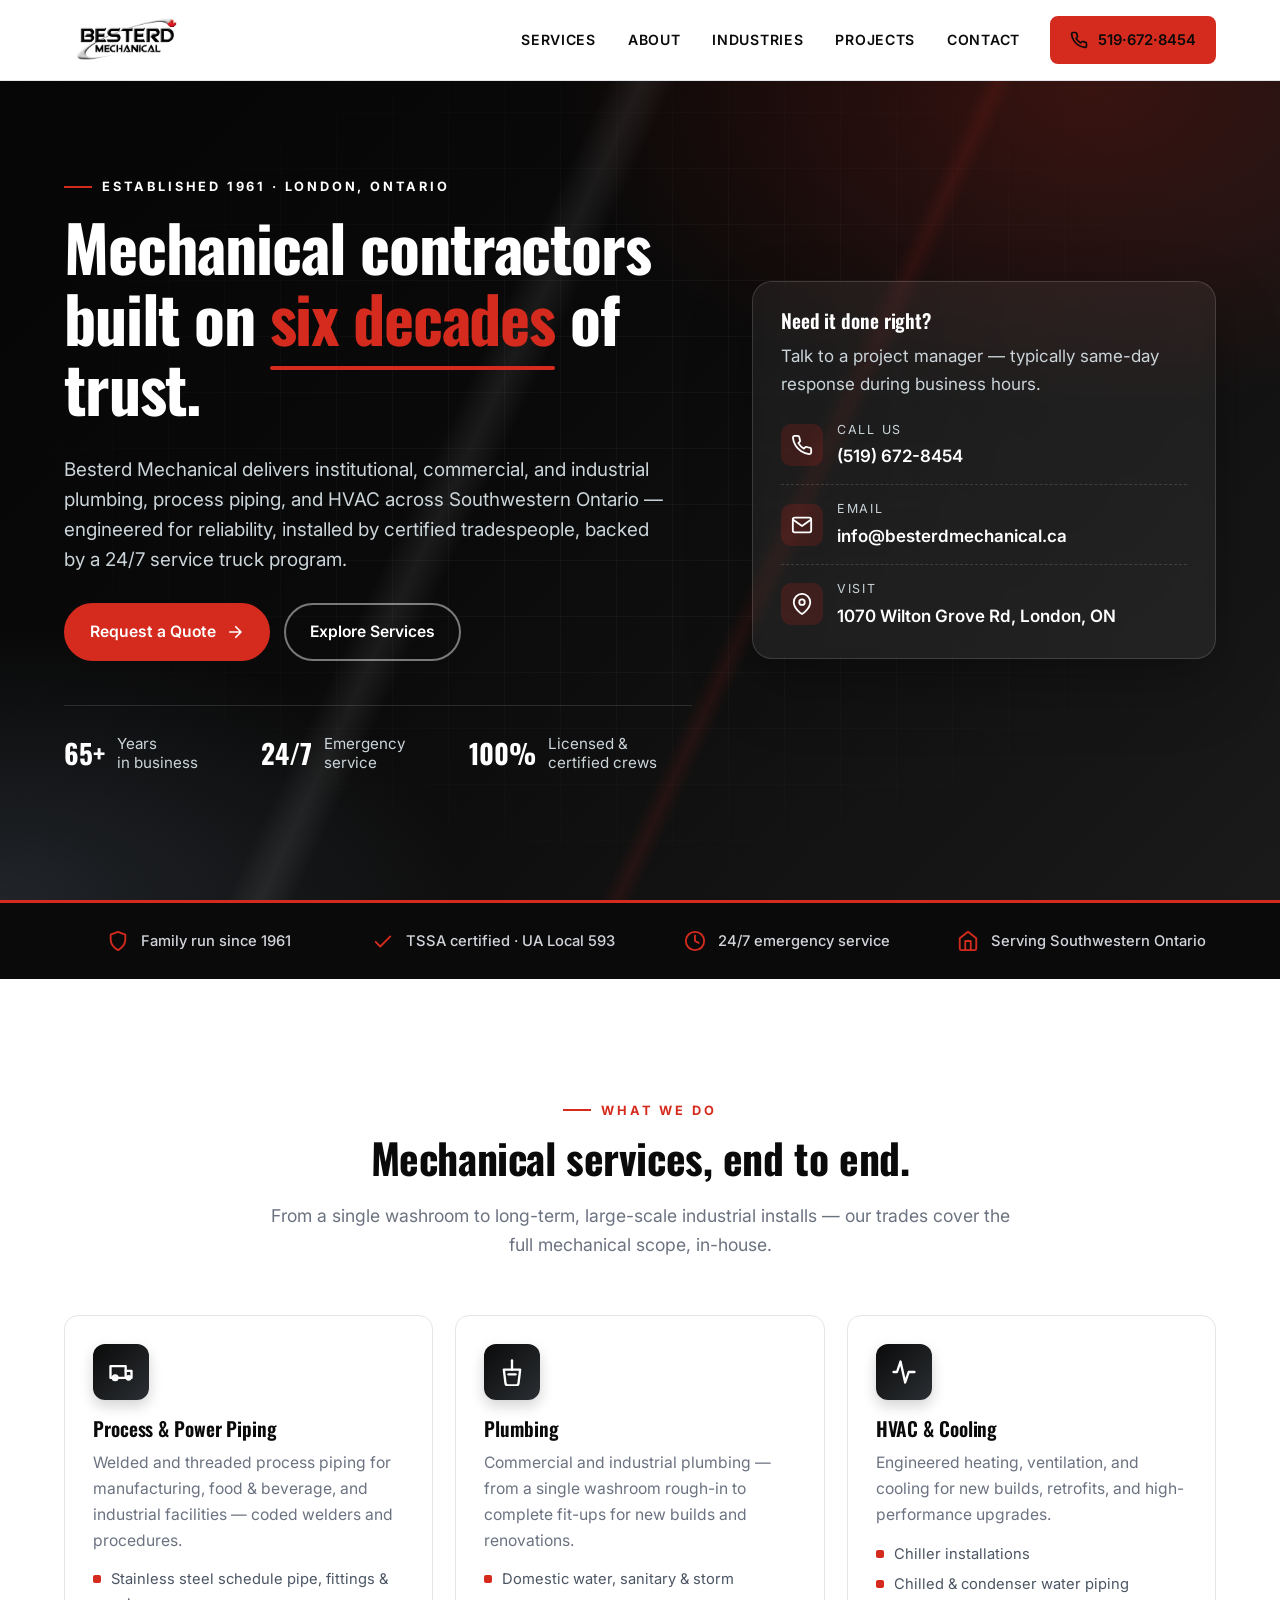
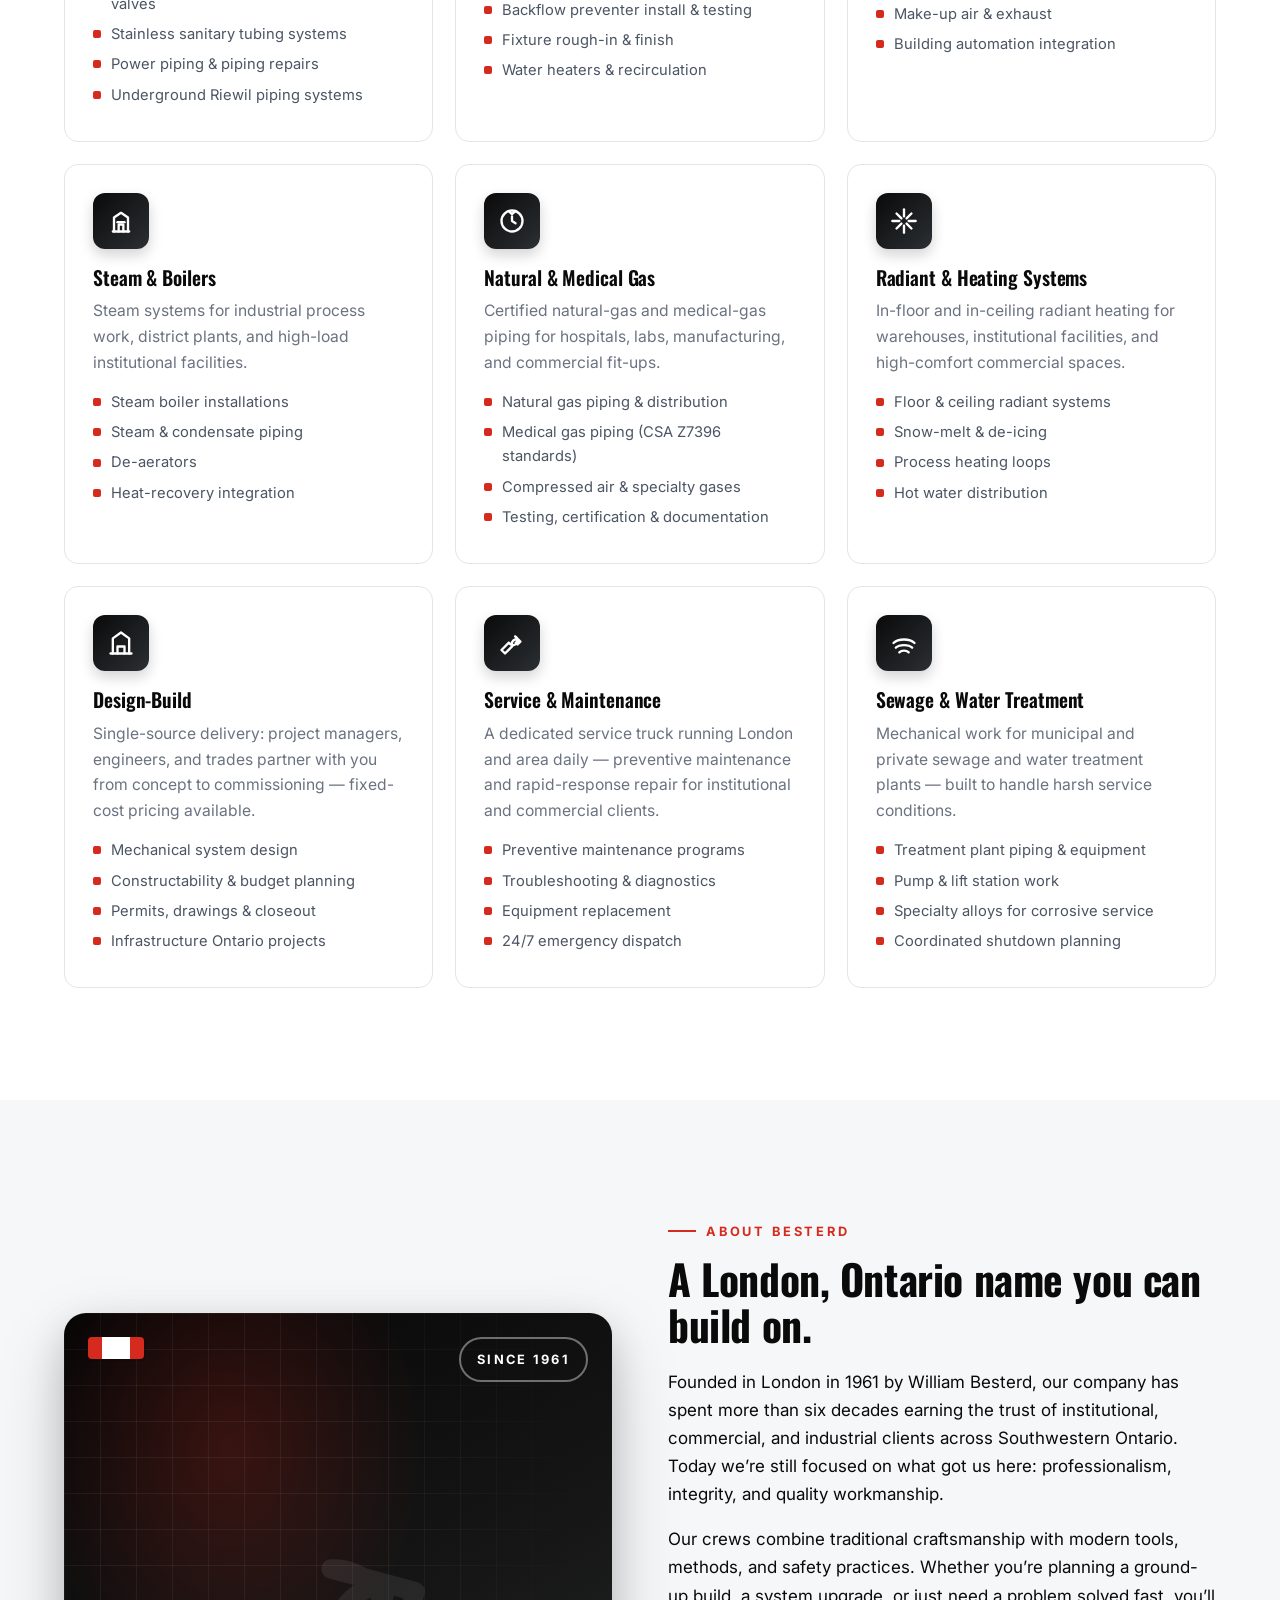
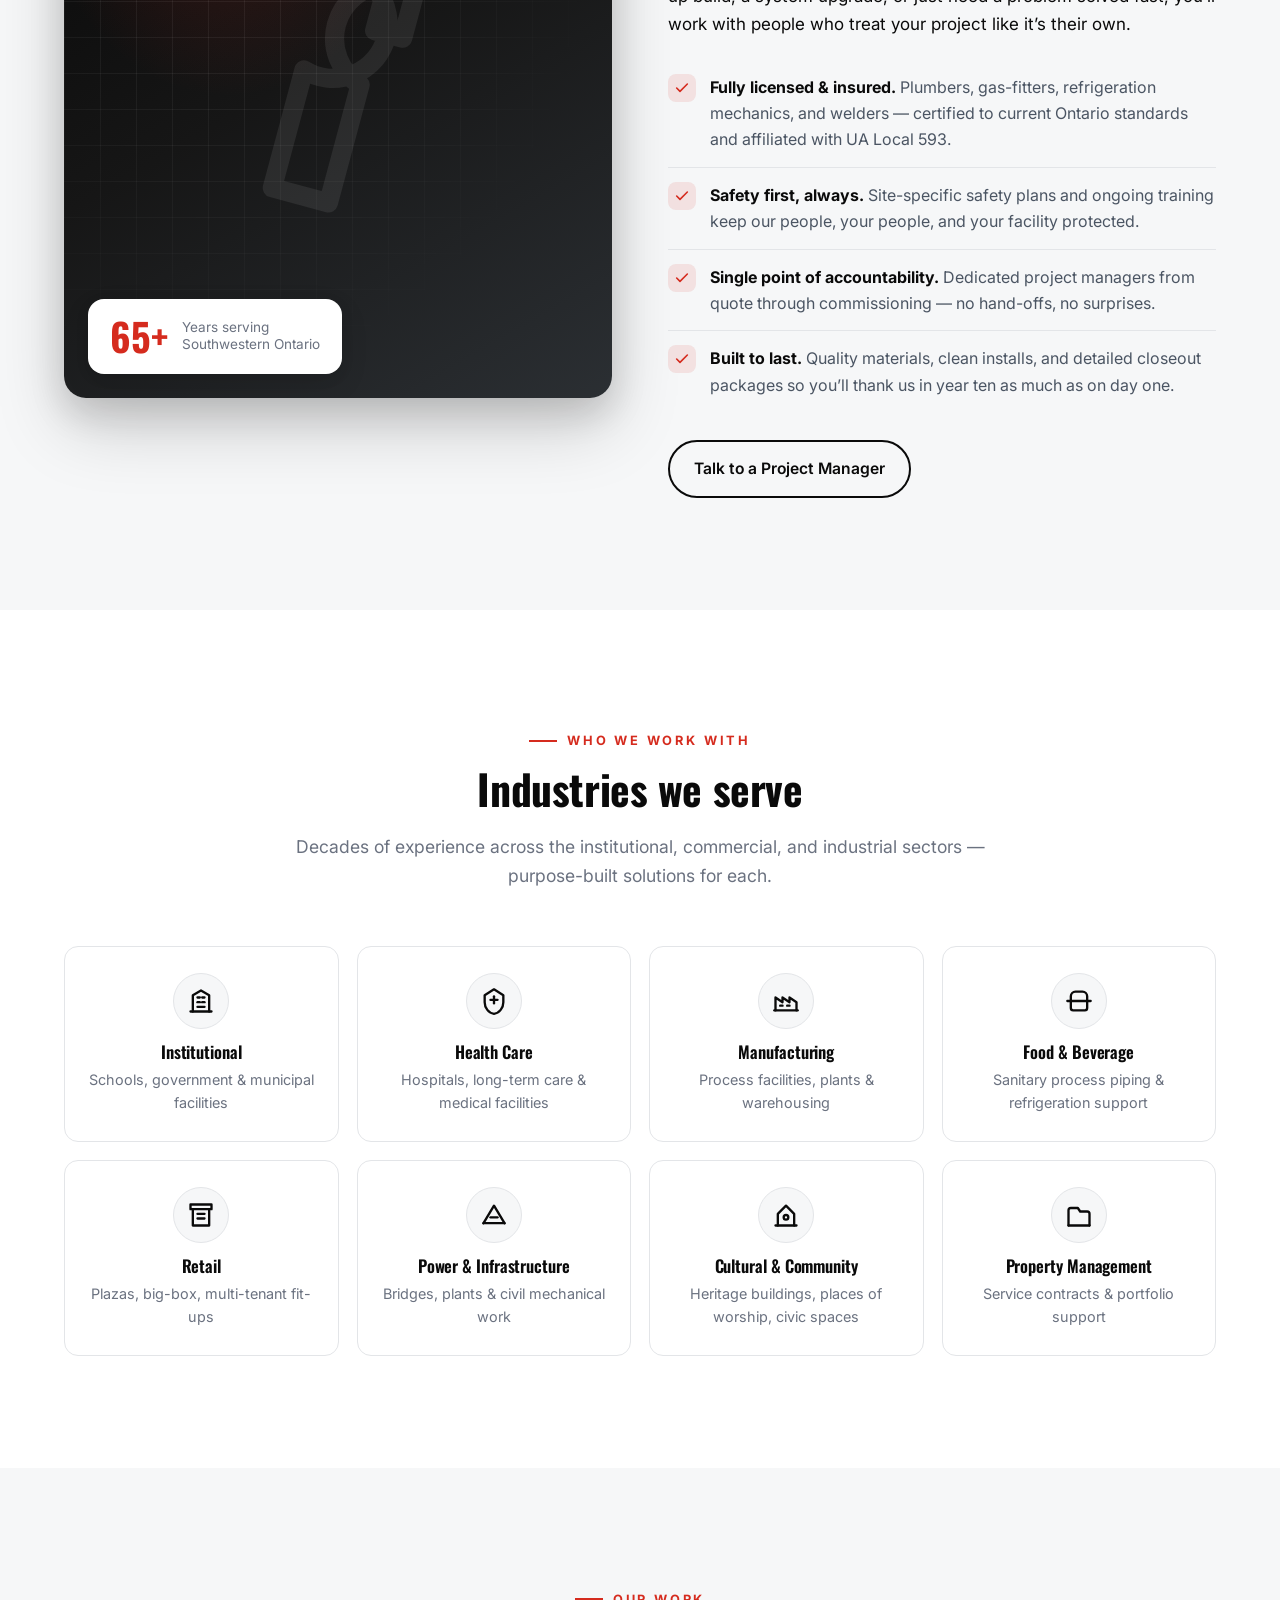
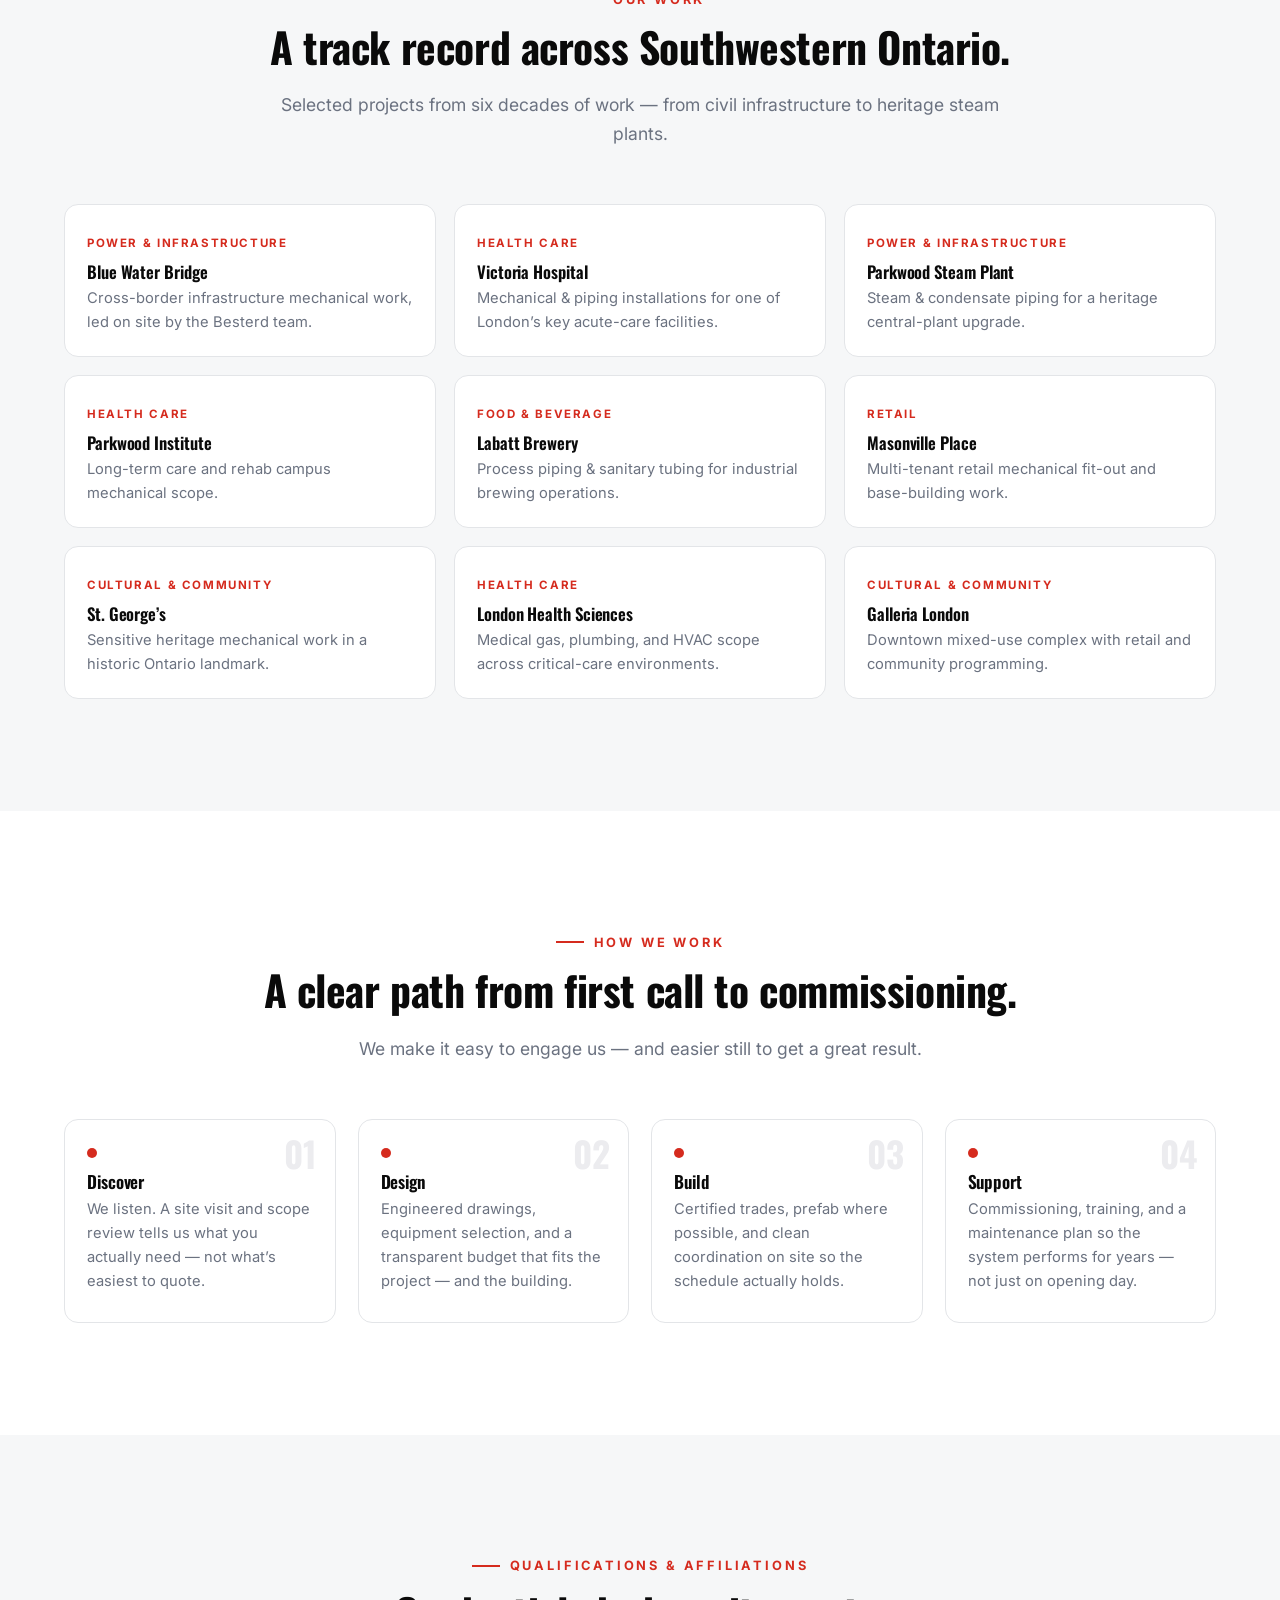
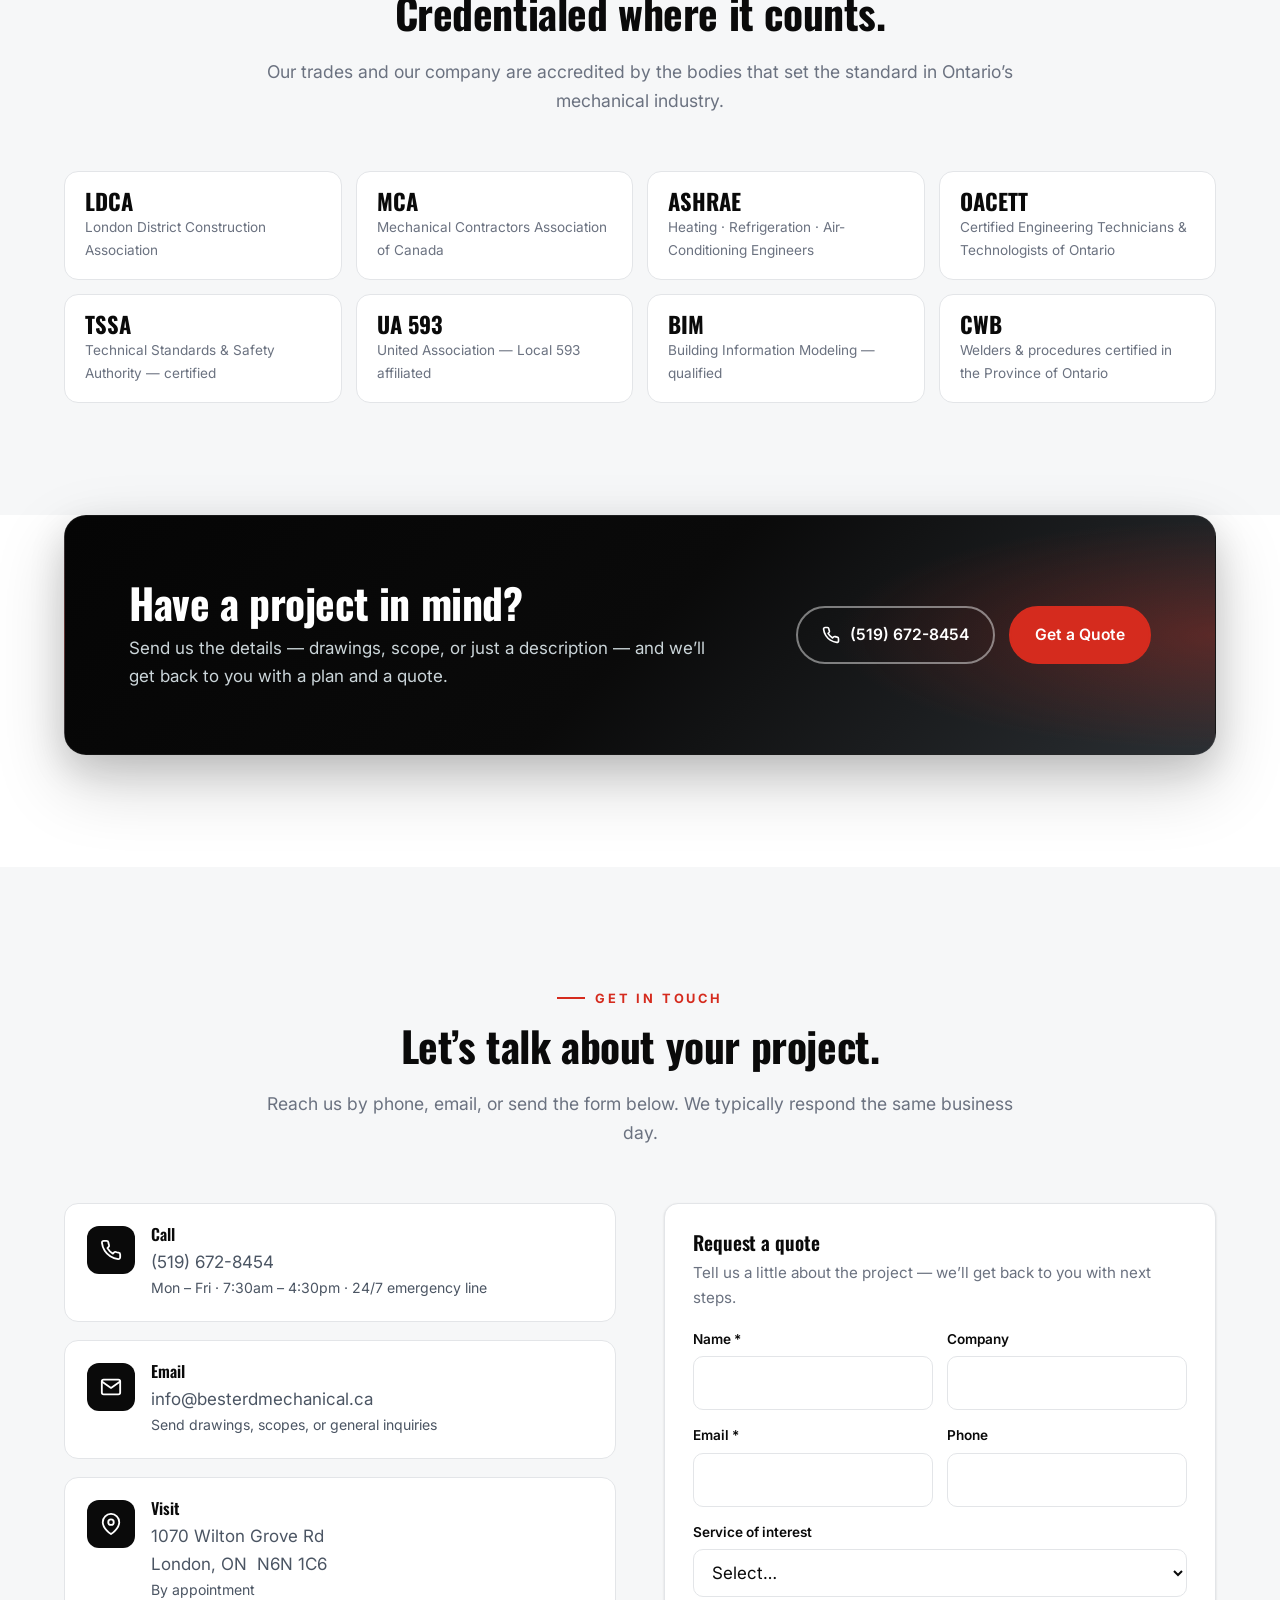
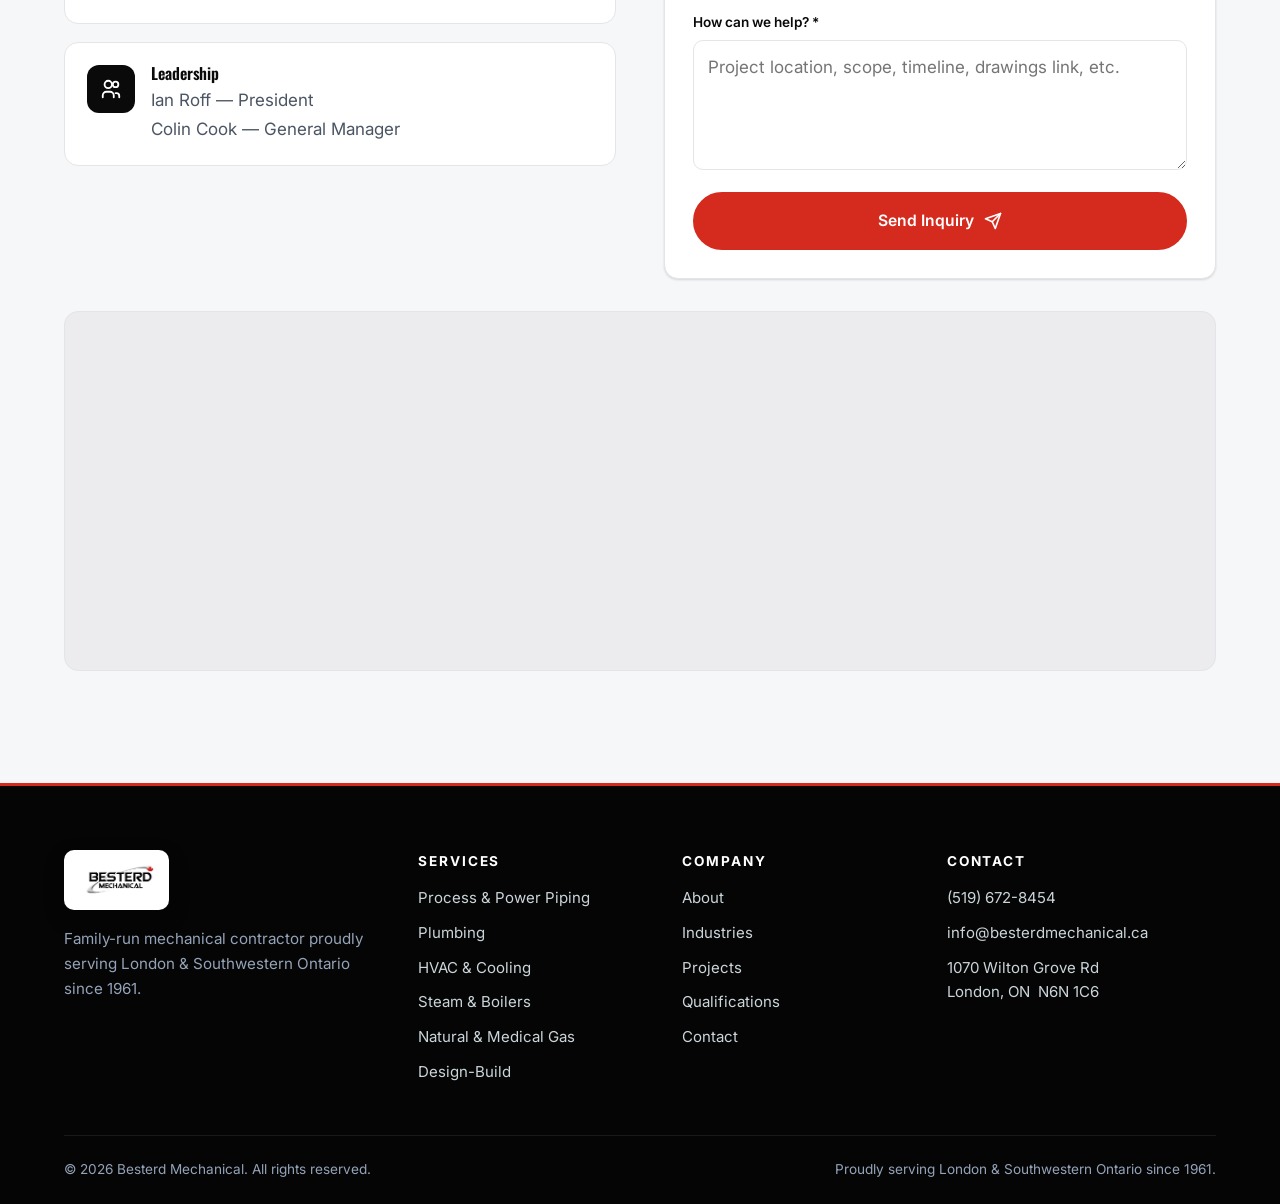
==== commit d81e053a: "Use the official BM logo GIF directly; drop SVG re-creations - Added assets/img/bm_logo.gif (the ori" ====
--- a/index.html
+++ b/index.html
@@ -11,11 +11,11 @@
 <meta property="og:type" content="website">
 <meta property="og:title" content="Besterd Mechanical — Mechanical Contractors, London ON">
 <meta property="og:description" content="Trusted London, Ontario mechanical contractor since 1961. Plumbing, process piping, steam, gas, HVAC, design-build &amp; service work for commercial and industrial clients across Southwestern Ontario.">
-<meta property="og:image" content="/assets/img/logo.svg">
+<meta property="og:image" content="/assets/img/bm_logo.gif">
 <meta name="twitter:card" content="summary">
 
-<link rel="icon" type="image/svg+xml" href="/assets/img/favicon.svg">
-<link rel="apple-touch-icon" href="/assets/img/favicon.svg">
+<link rel="icon" type="image/gif" href="/assets/img/bm_logo.gif">
+<link rel="apple-touch-icon" href="/assets/img/bm_logo.gif">
 
 <link rel="preconnect" href="https://fonts.googleapis.com">
 <link rel="preconnect" href="https://fonts.gstatic.com" crossorigin>
@@ -28,7 +28,7 @@
   "@context": "https://schema.org",
   "@type": "GeneralContractor",
   "name": "Besterd Mechanical",
-  "image": "https://besterdmechanical.ca/assets/img/logo.svg",
+  "image": "https://besterdmechanical.ca/assets/img/bm_logo.gif",
   "url": "https://besterdmechanical.ca",
   "telephone": "+1-519-672-8454",
   "priceRange": "$$",
@@ -54,8 +54,7 @@
 <header class="site-header" id="site-header">
   <div class="container bar">
     <a href="#top" class="brand" aria-label="Besterd Mechanical home">
-      <img class="logo-light" src="/assets/img/logo-light.svg" alt="Besterd Mechanical">
-      <img class="logo-dark"  src="/assets/img/logo.svg"       alt="Besterd Mechanical">
+      <img src="/assets/img/bm_logo.gif" alt="Besterd Mechanical" width="324" height="169">
     </a>
 
     <button class="nav-toggle" aria-label="Toggle navigation" aria-controls="primary-nav" aria-expanded="false">
@@ -671,7 +670,7 @@
   <div class="container">
     <div class="footer-grid">
       <div class="brand-block">
-        <img src="/assets/img/logo-light.svg" alt="Besterd Mechanical">
+        <img src="/assets/img/bm_logo.gif" alt="Besterd Mechanical" width="324" height="169">
         <p>Family-run mechanical contractor proudly serving London &amp; Southwestern Ontario since 1961.</p>
       </div>
 
--- a/assets/css/styles.css
+++ b/assets/css/styles.css
@@ -119,28 +119,21 @@
 /* ---------- Header / Nav ---------- */
 .site-header {
   position: fixed; inset: 0 0 auto 0; z-index: 50;
-  background: rgba(255,255,255,0);
-  transition: background .25s ease, box-shadow .25s ease, backdrop-filter .25s ease;
-}
+  background: #fff;
+  border-bottom: 1px solid var(--line);
+  transition: box-shadow .25s ease;
+}
+.site-header.scrolled { box-shadow: var(--shadow-sm); }
 .site-header .bar {
   display: flex; align-items: center; justify-content: space-between;
   height: var(--header-h);
 }
-.site-header.scrolled {
-  background: rgba(255,255,255,.94);
-  backdrop-filter: saturate(150%) blur(8px);
-  -webkit-backdrop-filter: saturate(150%) blur(8px);
-  box-shadow: 0 1px 0 var(--line);
-}
 .brand { display: flex; align-items: center; }
-.brand img { height: 56px; width: auto; }
-.brand .logo-dark { display: none; }
-.site-header.scrolled .brand .logo-light { display: none; }
-.site-header.scrolled .brand .logo-dark  { display: block; }
+.brand img { height: 60px; width: auto; }
 
 .nav { display: flex; align-items: center; gap: 4px; }
 .nav a {
-  color: #fff;
+  color: var(--black);
   font-weight: 600;
   padding: 10px 14px;
   border-radius: 8px;
@@ -148,9 +141,7 @@
   letter-spacing: .05em;
   text-transform: uppercase;
 }
-.nav a:hover { color: #fff; background: rgba(255,255,255,.12); }
-.site-header.scrolled .nav a { color: var(--black); }
-.site-header.scrolled .nav a:hover { background: var(--bg); color: var(--red); }
+.nav a:hover { background: var(--bg); color: var(--red); }
 .nav .btn { margin-left: 12px; padding: 10px 18px; text-transform: none; letter-spacing: 0; font-size: .92rem; }
 
 .nav-toggle {
@@ -158,10 +149,9 @@
   background: transparent; border: 0; padding: 8px; border-radius: 8px;
 }
 .nav-toggle span {
-  display: block; width: 26px; height: 2px; background: #fff; border-radius: 2px;
+  display: block; width: 26px; height: 2px; background: var(--black); border-radius: 2px;
   margin: 6px 0; transition: transform .25s ease, opacity .25s ease, background .25s ease;
 }
-.site-header.scrolled .nav-toggle span { background: var(--black); }
 .nav-toggle[aria-expanded="true"] span:nth-child(1) { transform: translateY(8px) rotate(45deg); }
 .nav-toggle[aria-expanded="true"] span:nth-child(2) { opacity: 0; }
 .nav-toggle[aria-expanded="true"] span:nth-child(3) { transform: translateY(-8px) rotate(-45deg); }
@@ -602,7 +592,11 @@
 .site-footer ul li { margin-bottom: 10px; font-size: .94rem; }
 .site-footer a { color: #cbd5d9; }
 .site-footer a:hover { color: var(--red); }
-.site-footer .brand-block img { height: 56px; margin-bottom: 14px; }
+.site-footer .brand-block img {
+  height: 60px; margin-bottom: 16px; width: auto;
+  background: #fff; padding: 10px 14px; border-radius: 10px;
+  box-shadow: 0 8px 20px rgba(0,0,0,.25);
+}
 .site-footer .brand-block p { color: #94a3b8; font-size: .95rem; max-width: 320px; }
 .legal {
   margin-top: 40px; padding-top: 22px;
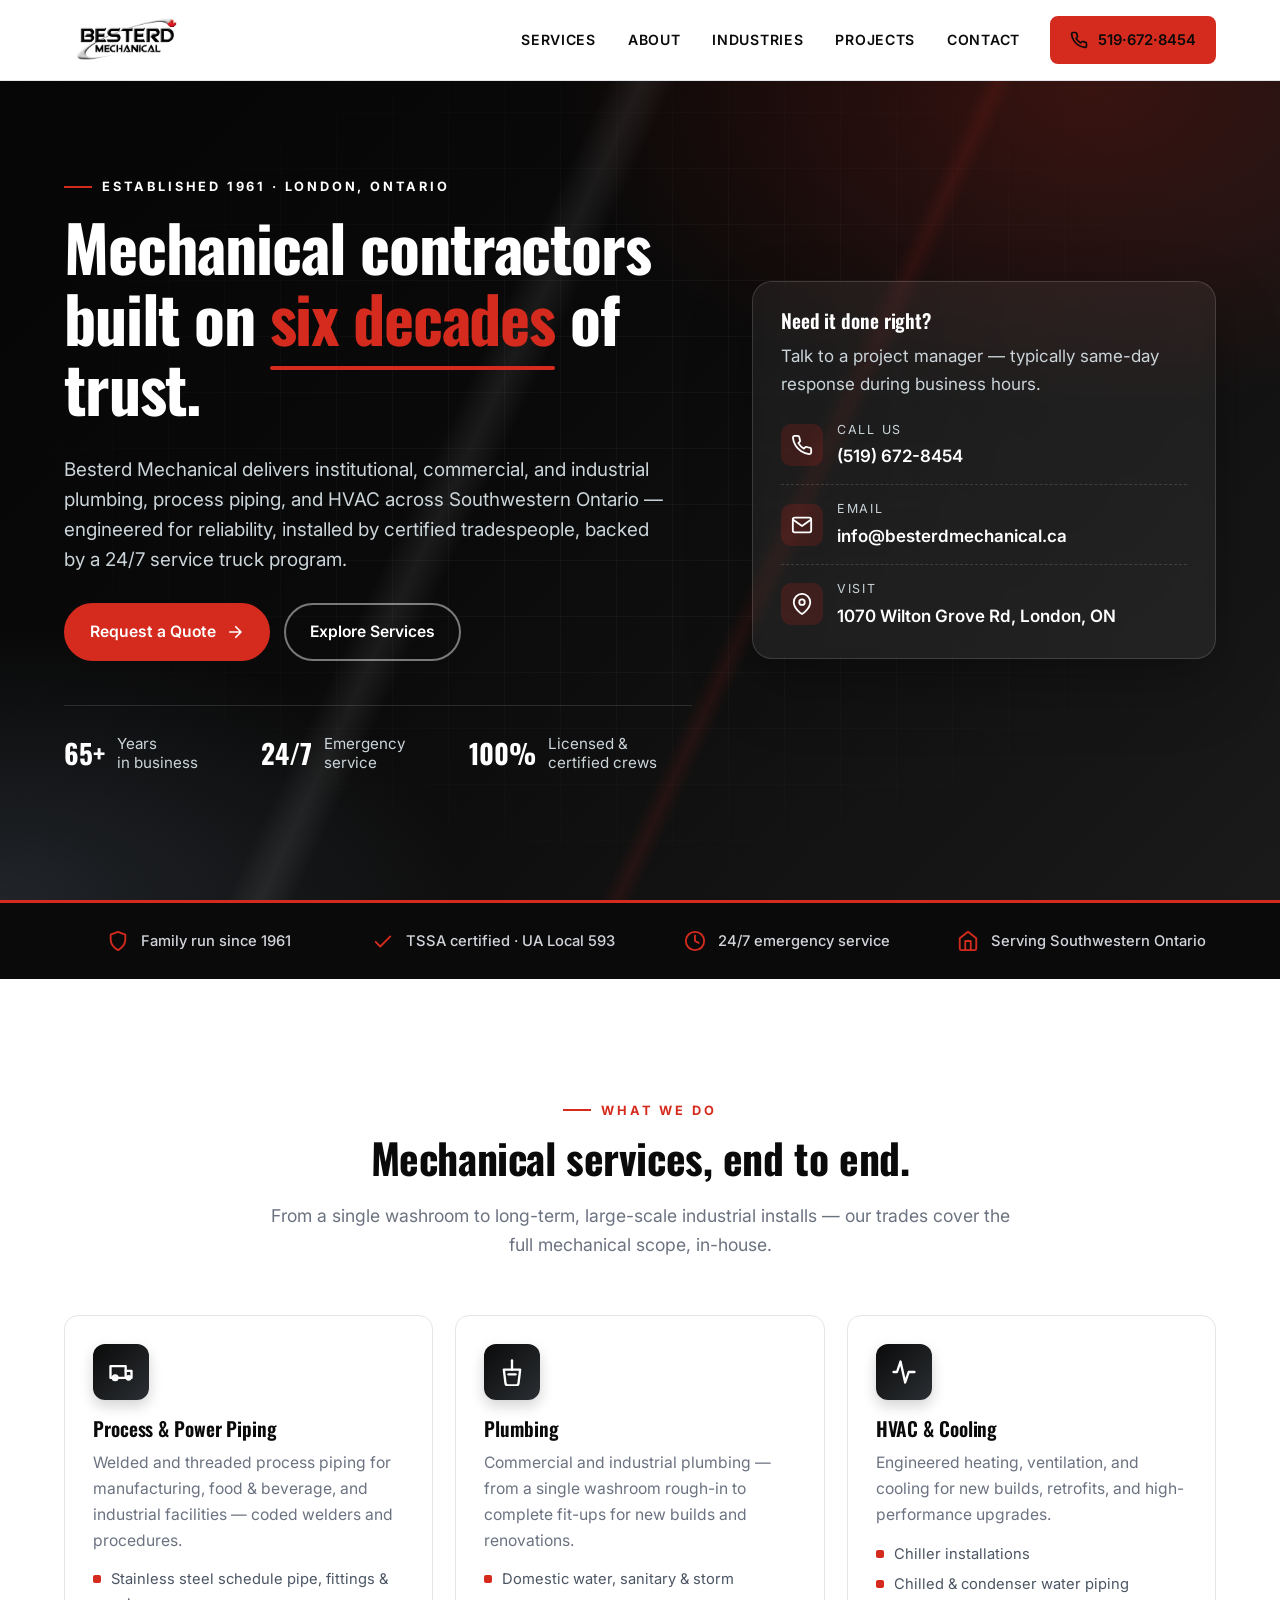
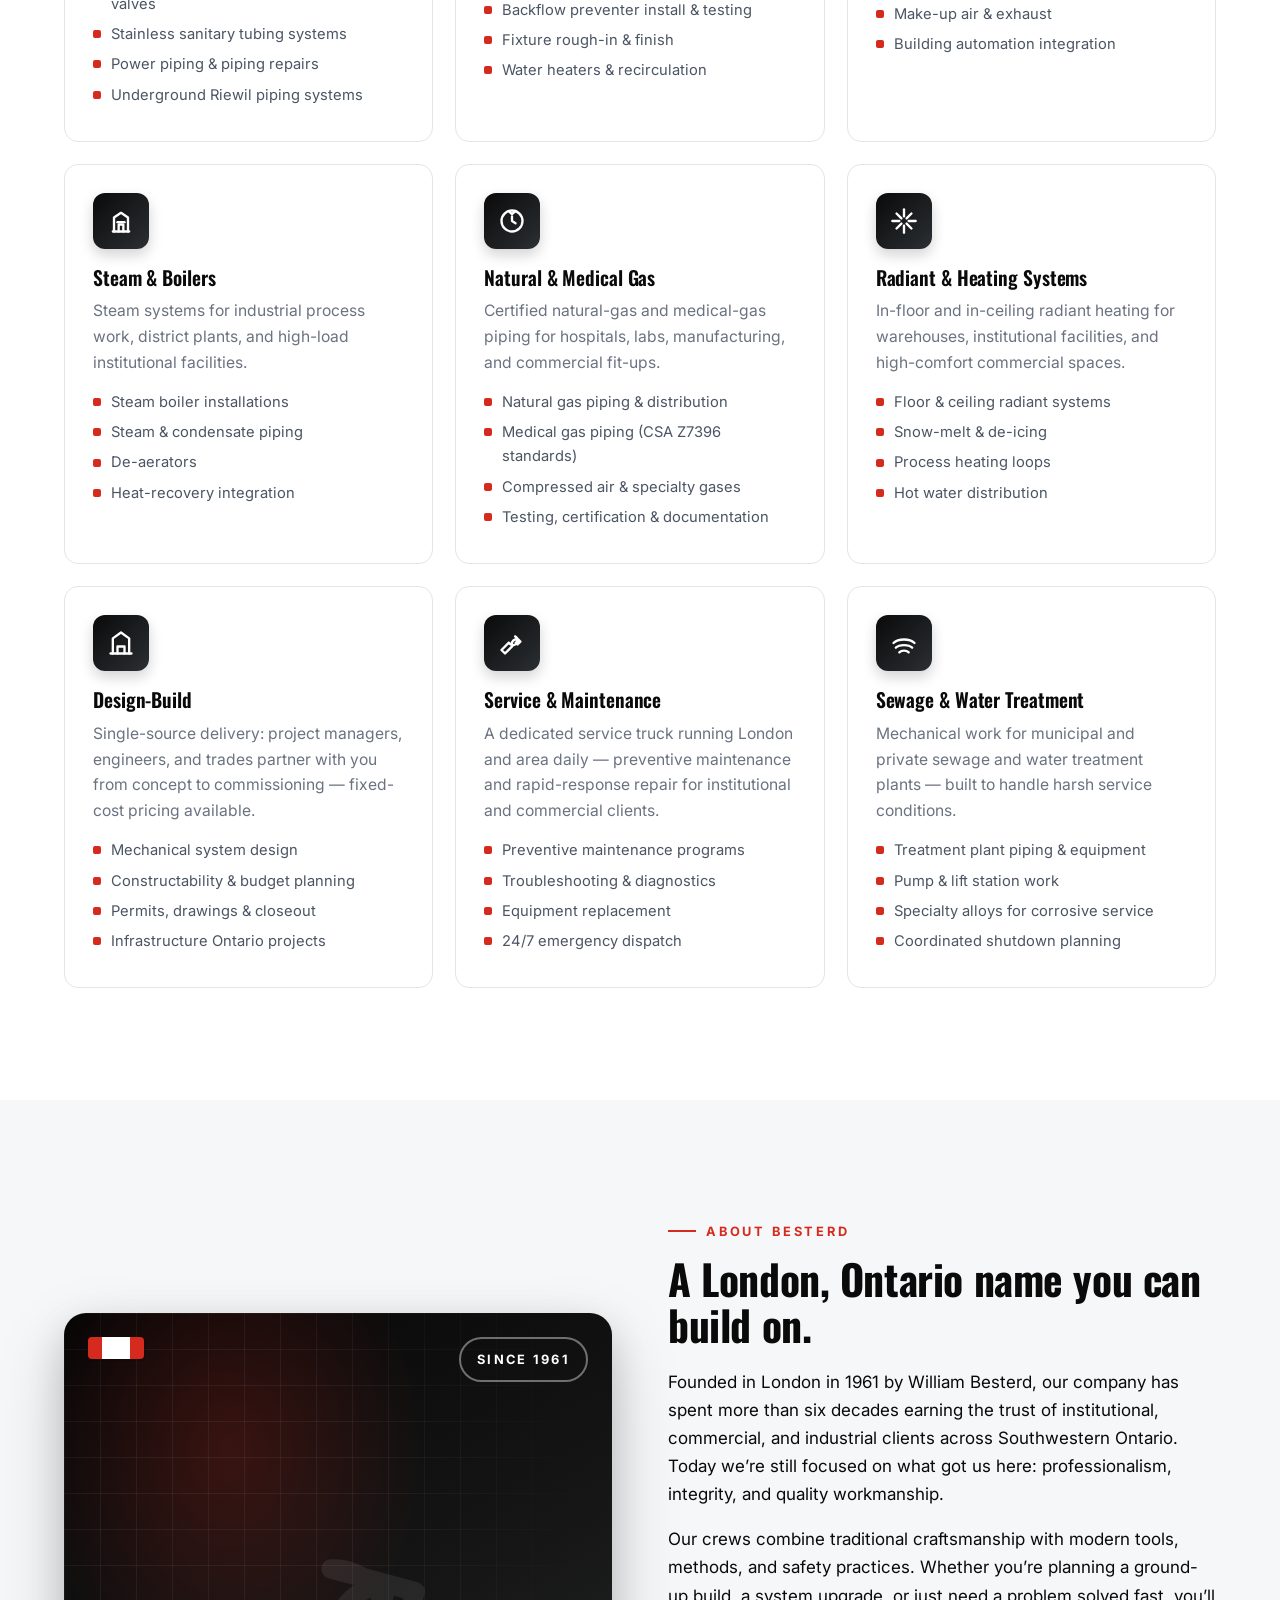
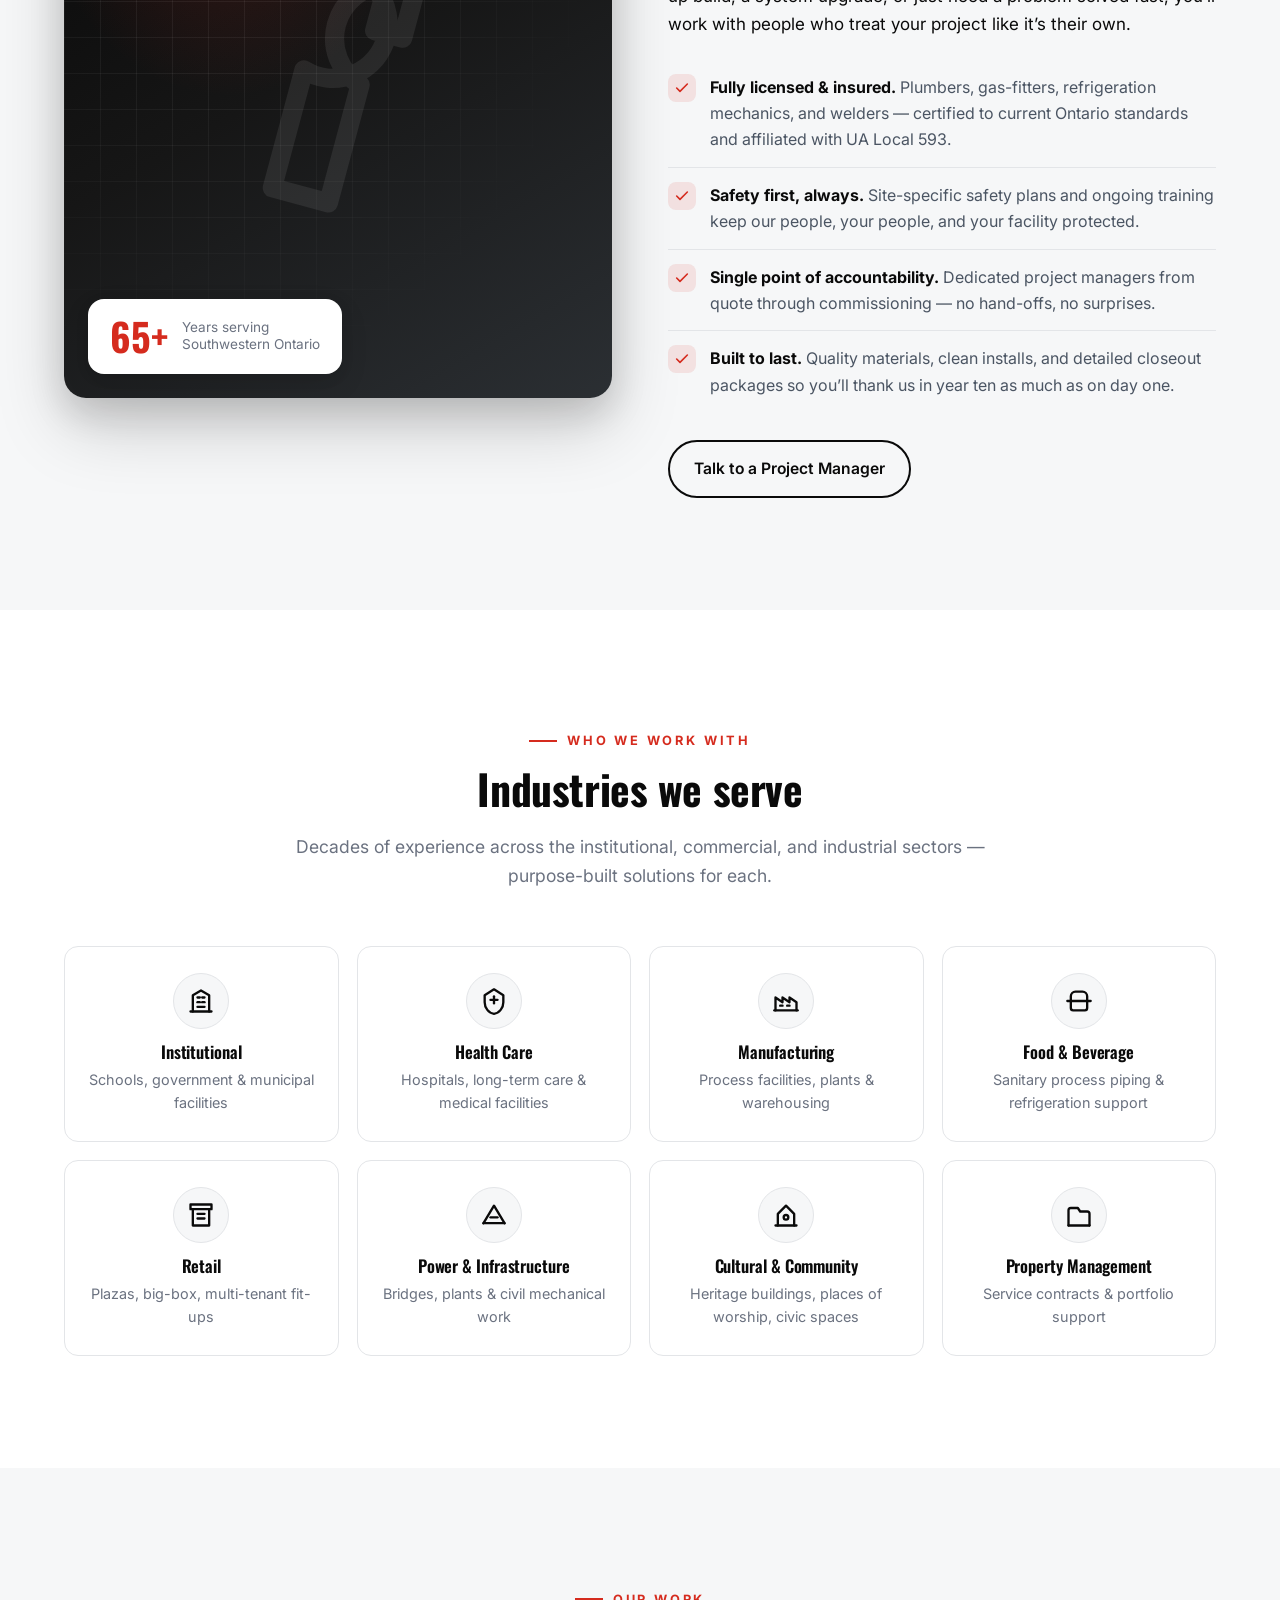
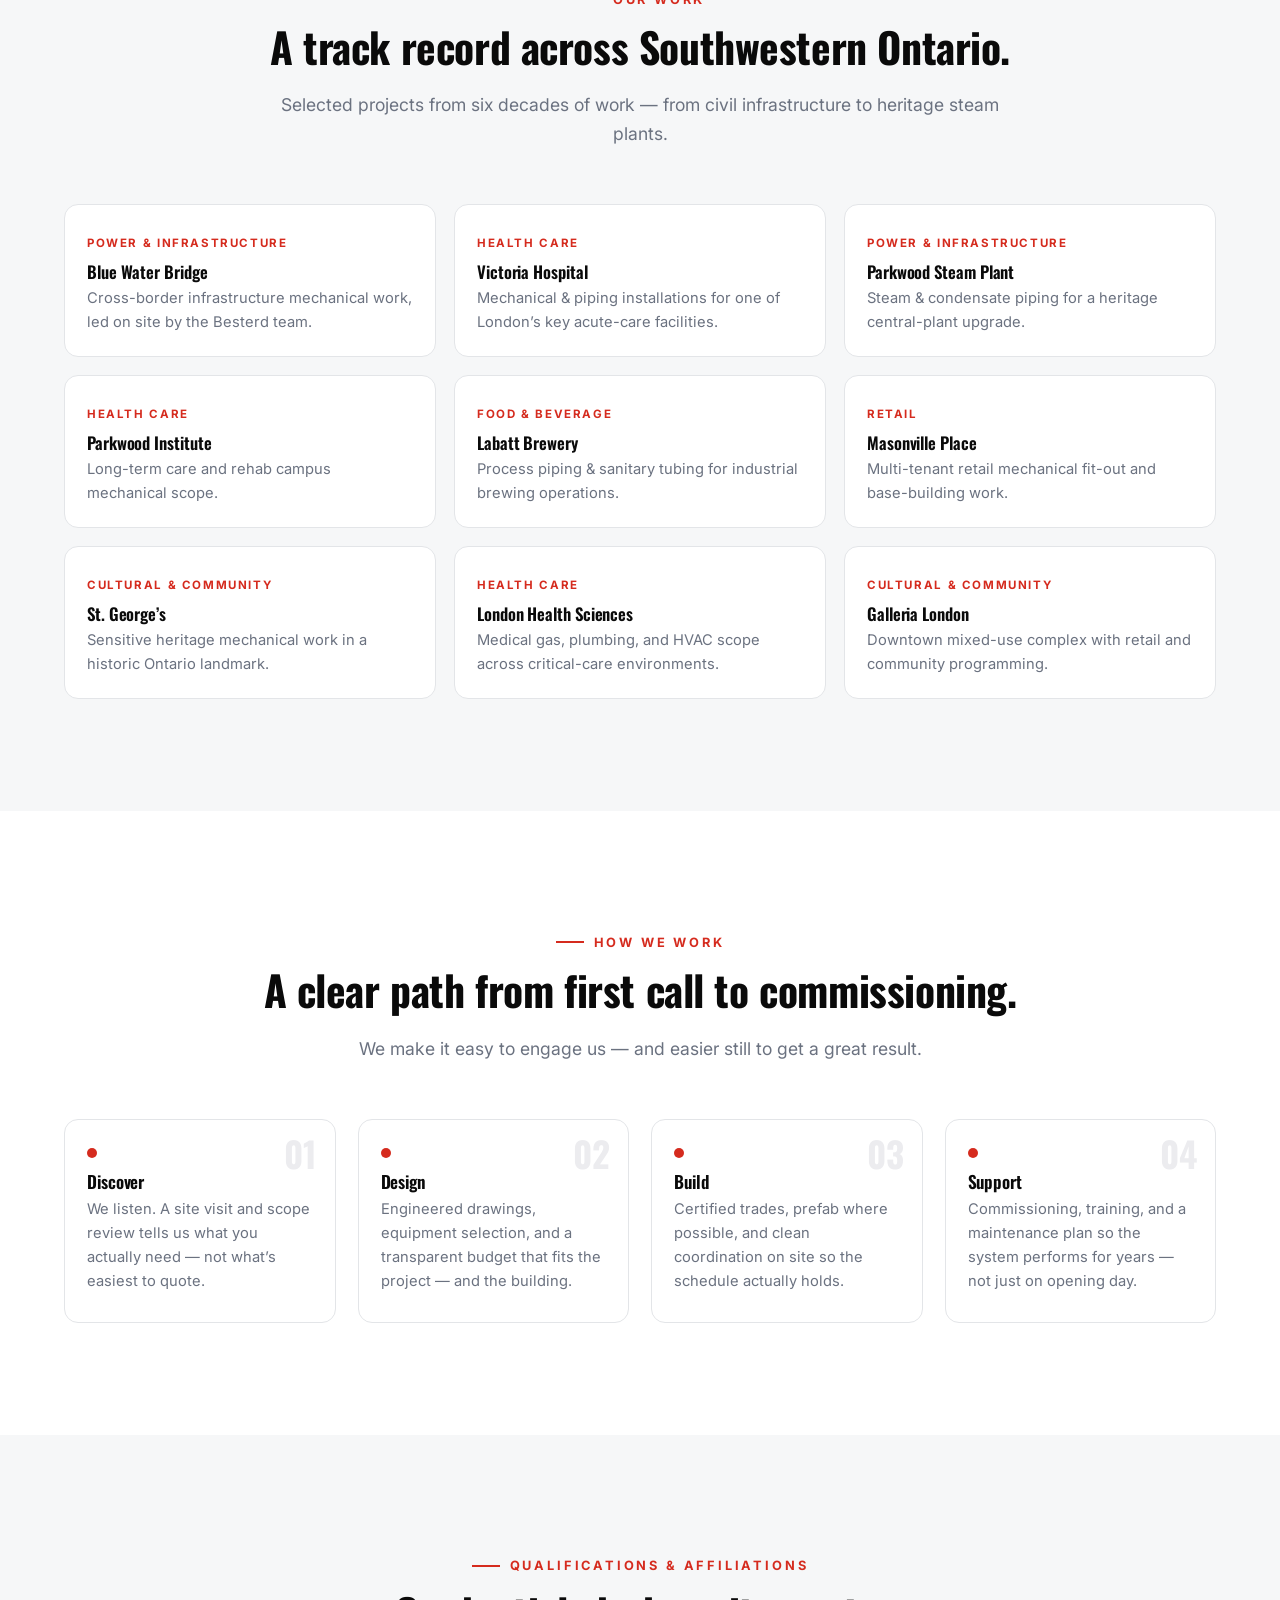
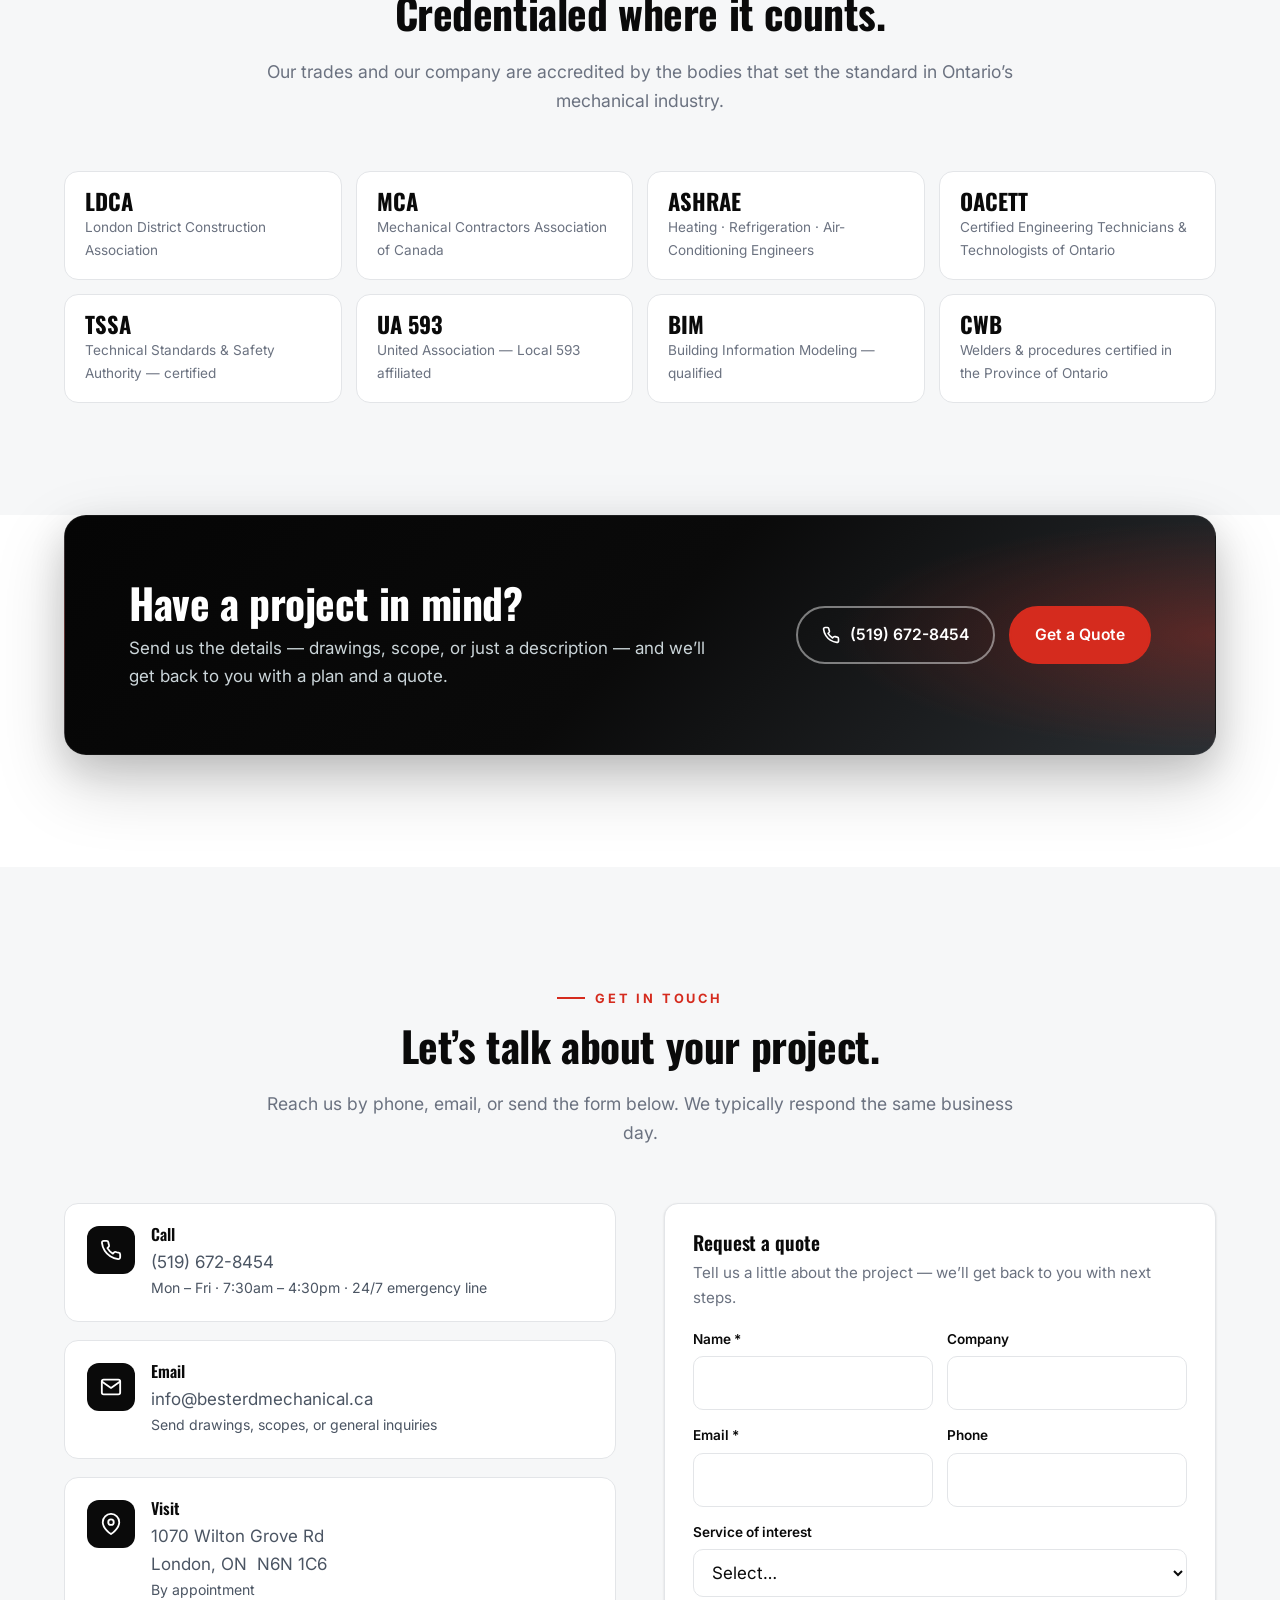
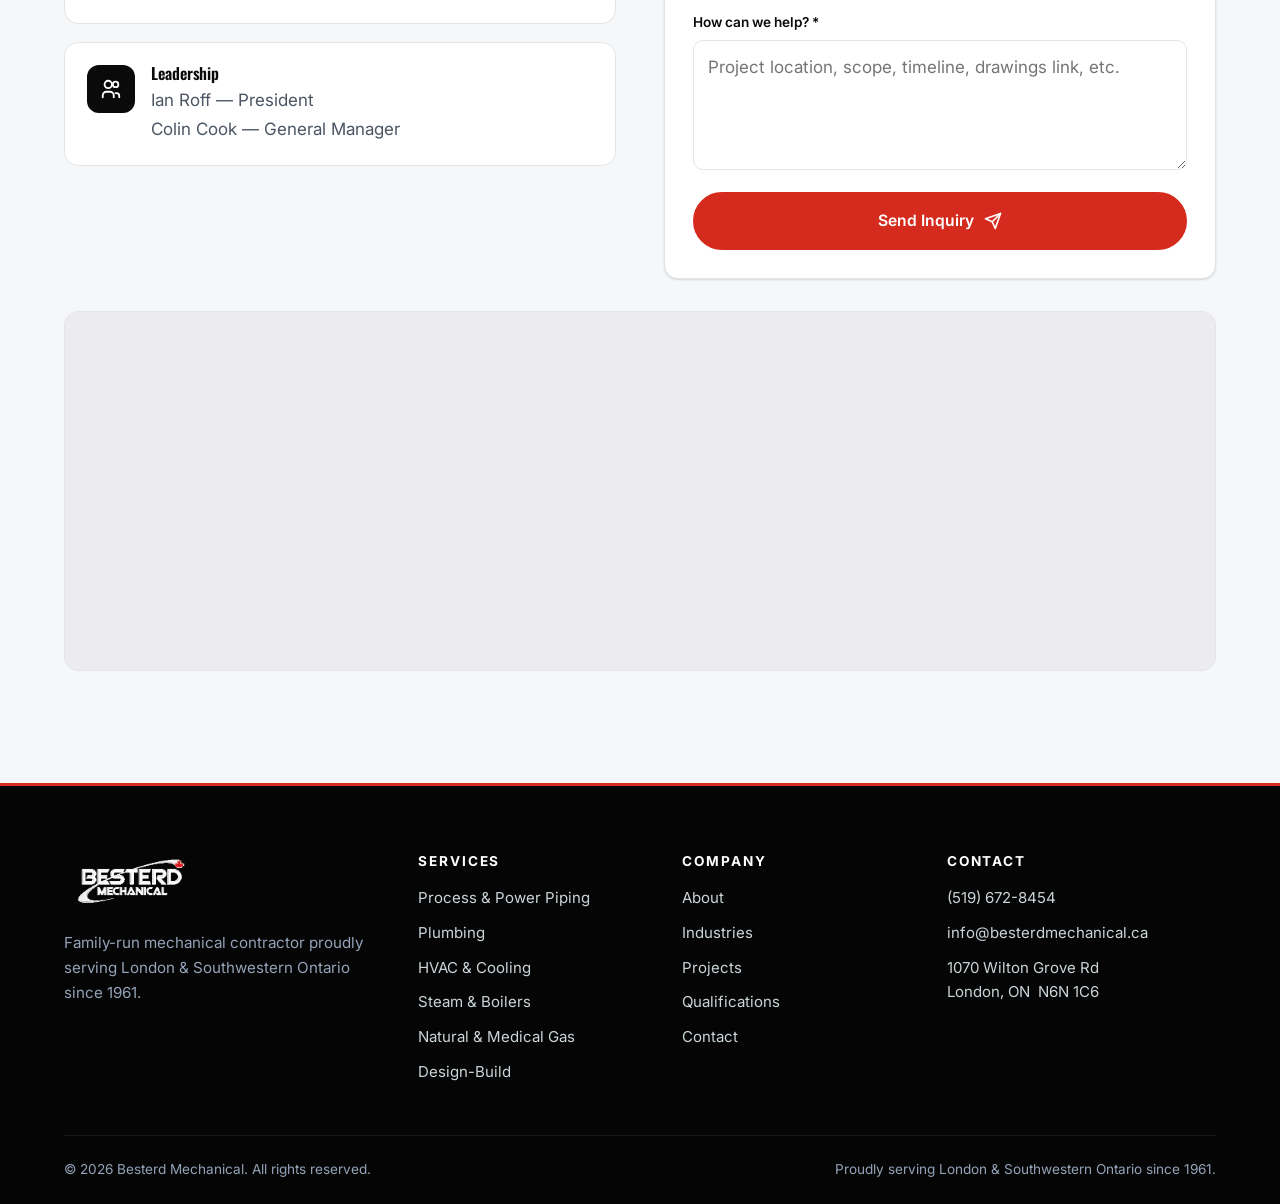
==== commit 21a15c85: "Add white-on-transparent logo variant for dark backgrounds Generated bm_logo_white.png from the orig" ====
--- a/index.html
+++ b/index.html
@@ -670,7 +670,7 @@
   <div class="container">
     <div class="footer-grid">
       <div class="brand-block">
-        <img src="/assets/img/bm_logo.gif" alt="Besterd Mechanical" width="324" height="169">
+        <img src="/assets/img/bm_logo_white.png" alt="Besterd Mechanical" width="324" height="169">
         <p>Family-run mechanical contractor proudly serving London &amp; Southwestern Ontario since 1961.</p>
       </div>
 
--- a/assets/css/styles.css
+++ b/assets/css/styles.css
@@ -592,11 +592,7 @@
 .site-footer ul li { margin-bottom: 10px; font-size: .94rem; }
 .site-footer a { color: #cbd5d9; }
 .site-footer a:hover { color: var(--red); }
-.site-footer .brand-block img {
-  height: 60px; margin-bottom: 16px; width: auto;
-  background: #fff; padding: 10px 14px; border-radius: 10px;
-  box-shadow: 0 8px 20px rgba(0,0,0,.25);
-}
+.site-footer .brand-block img { height: 64px; margin-bottom: 16px; width: auto; }
 .site-footer .brand-block p { color: #94a3b8; font-size: .95rem; max-width: 320px; }
 .legal {
   margin-top: 40px; padding-top: 22px;
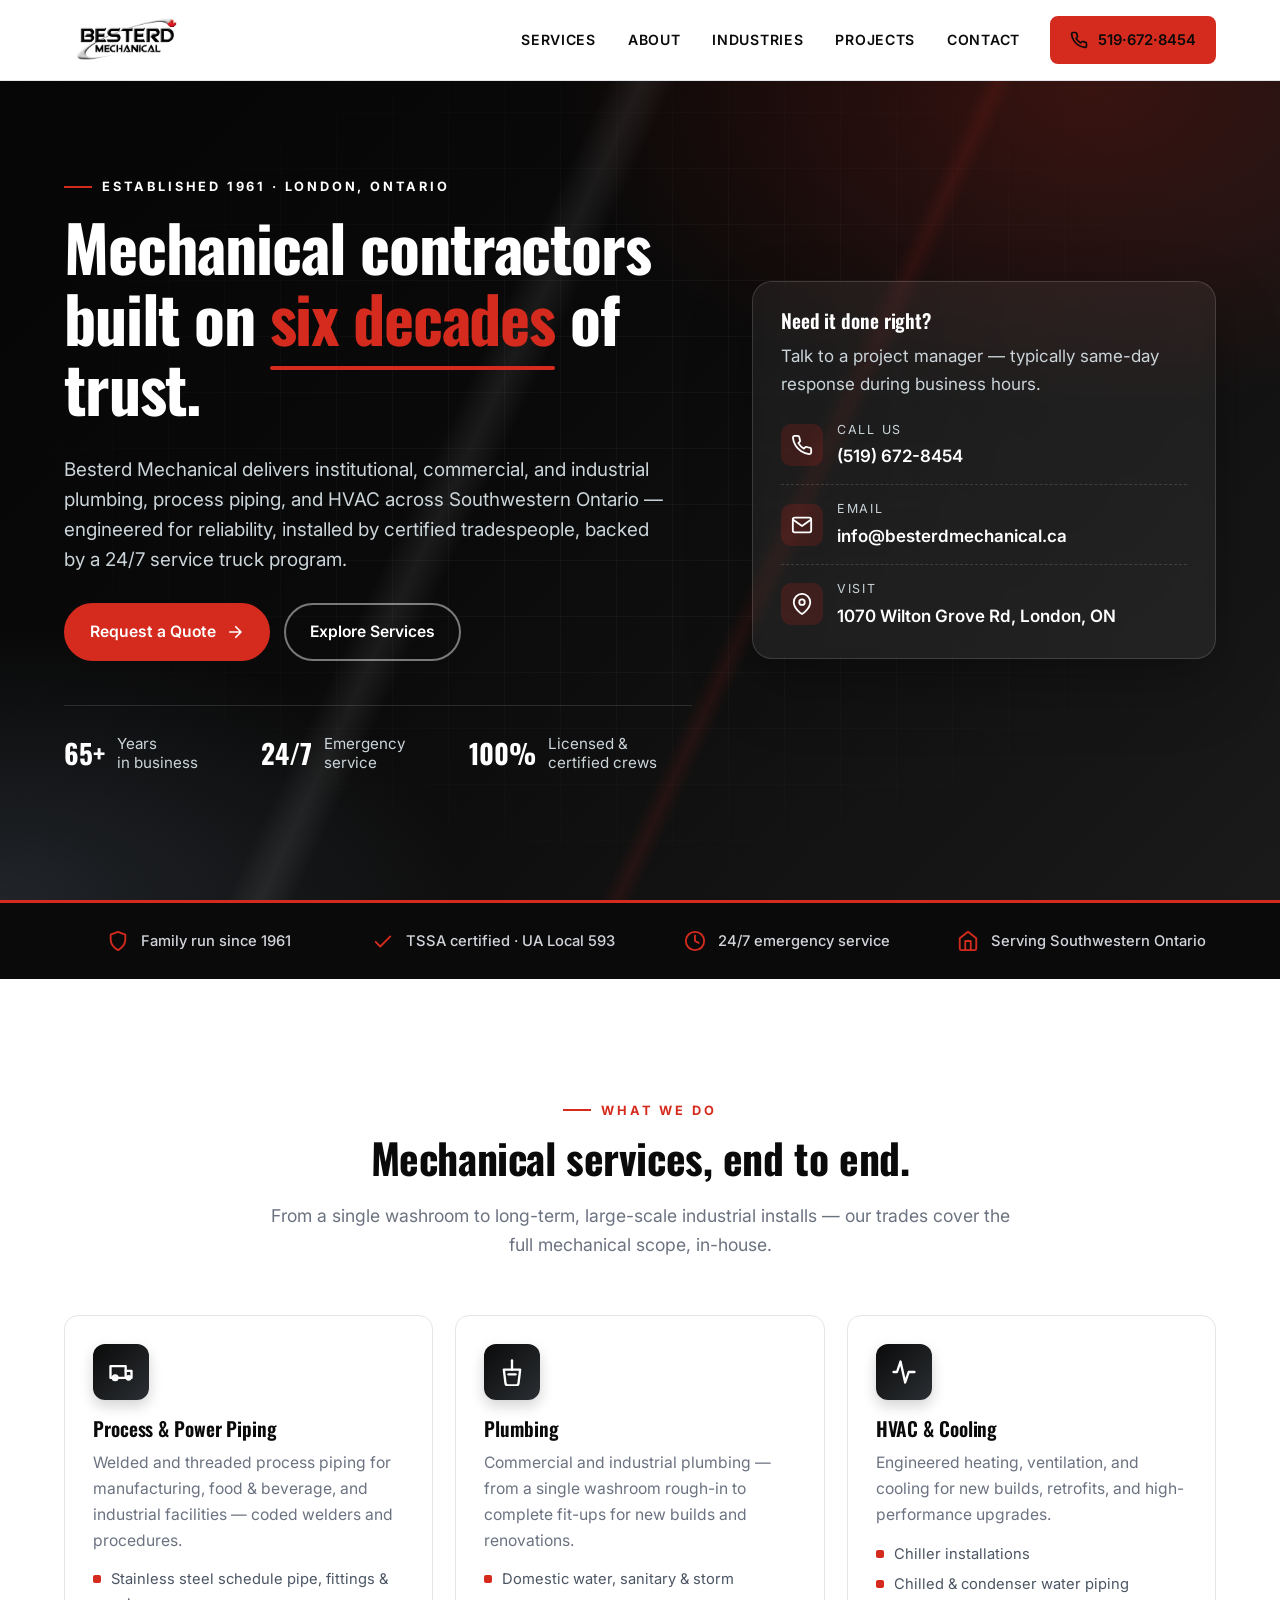
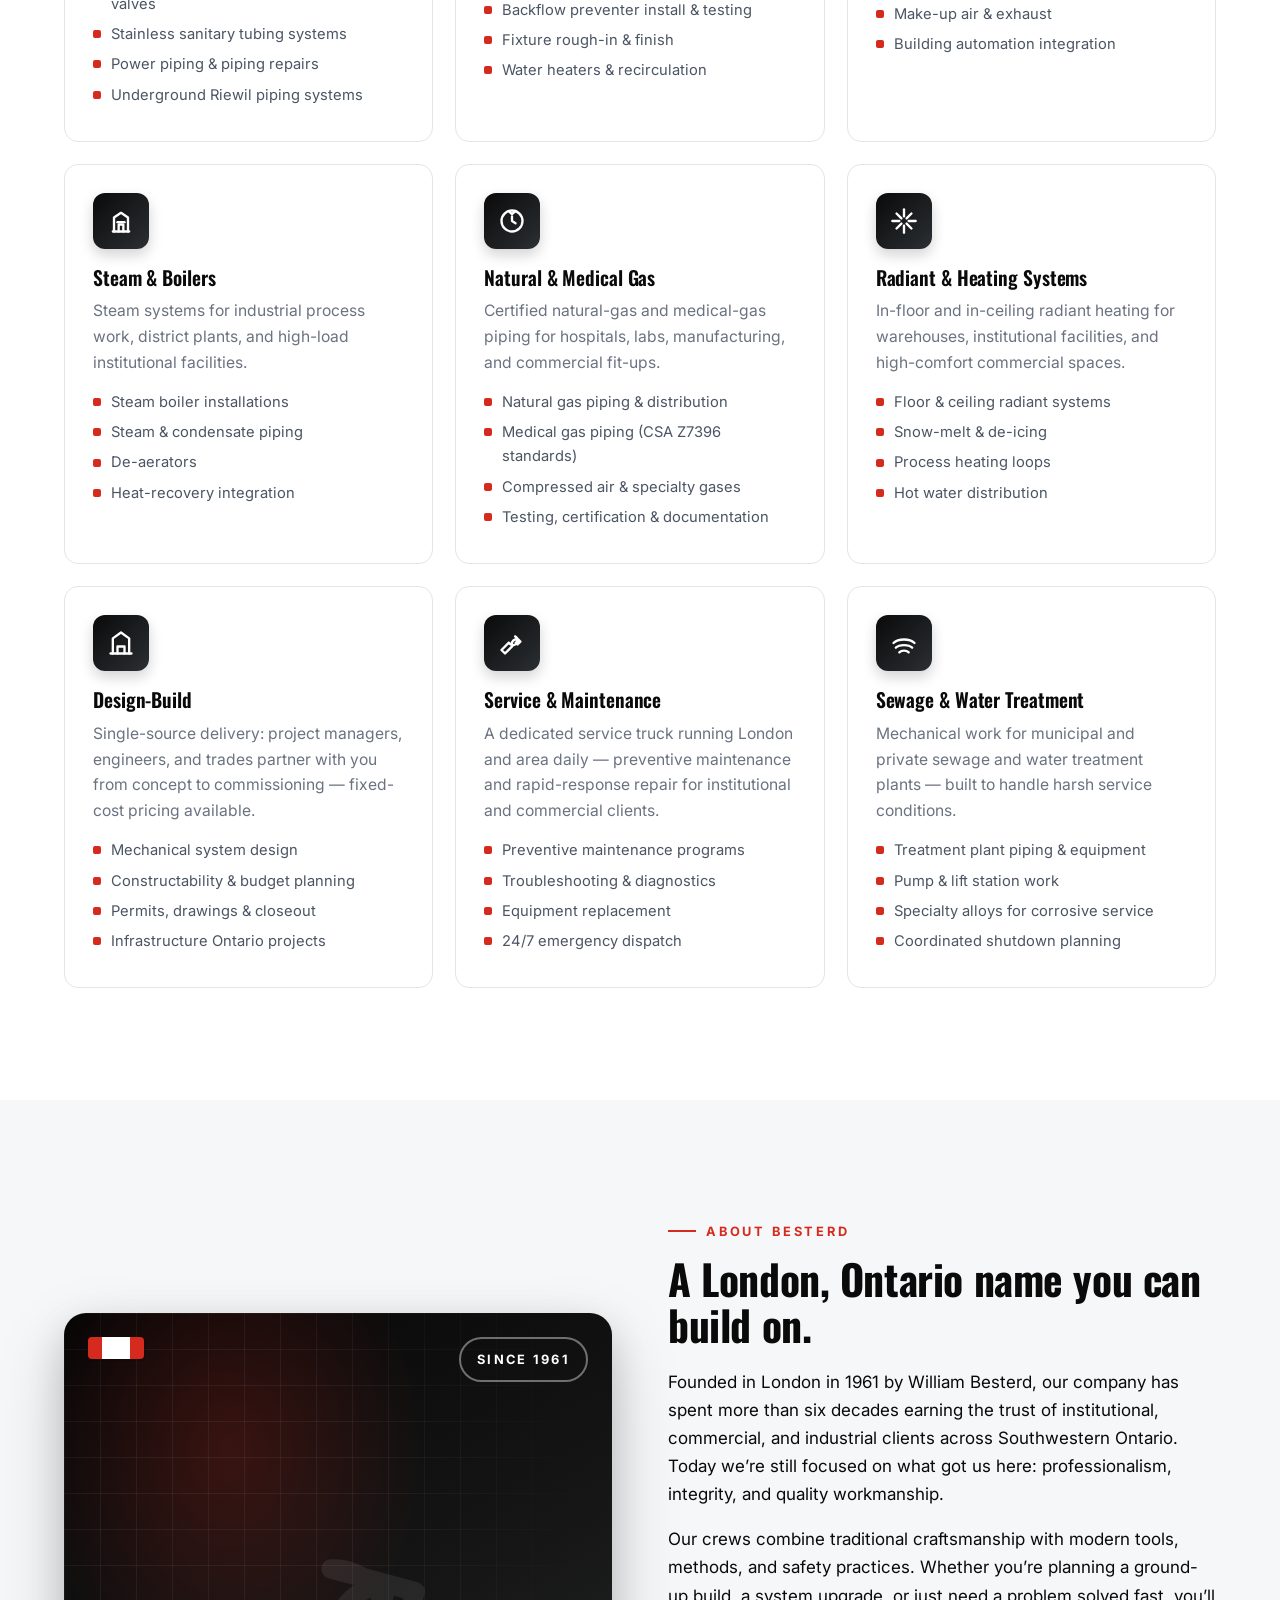
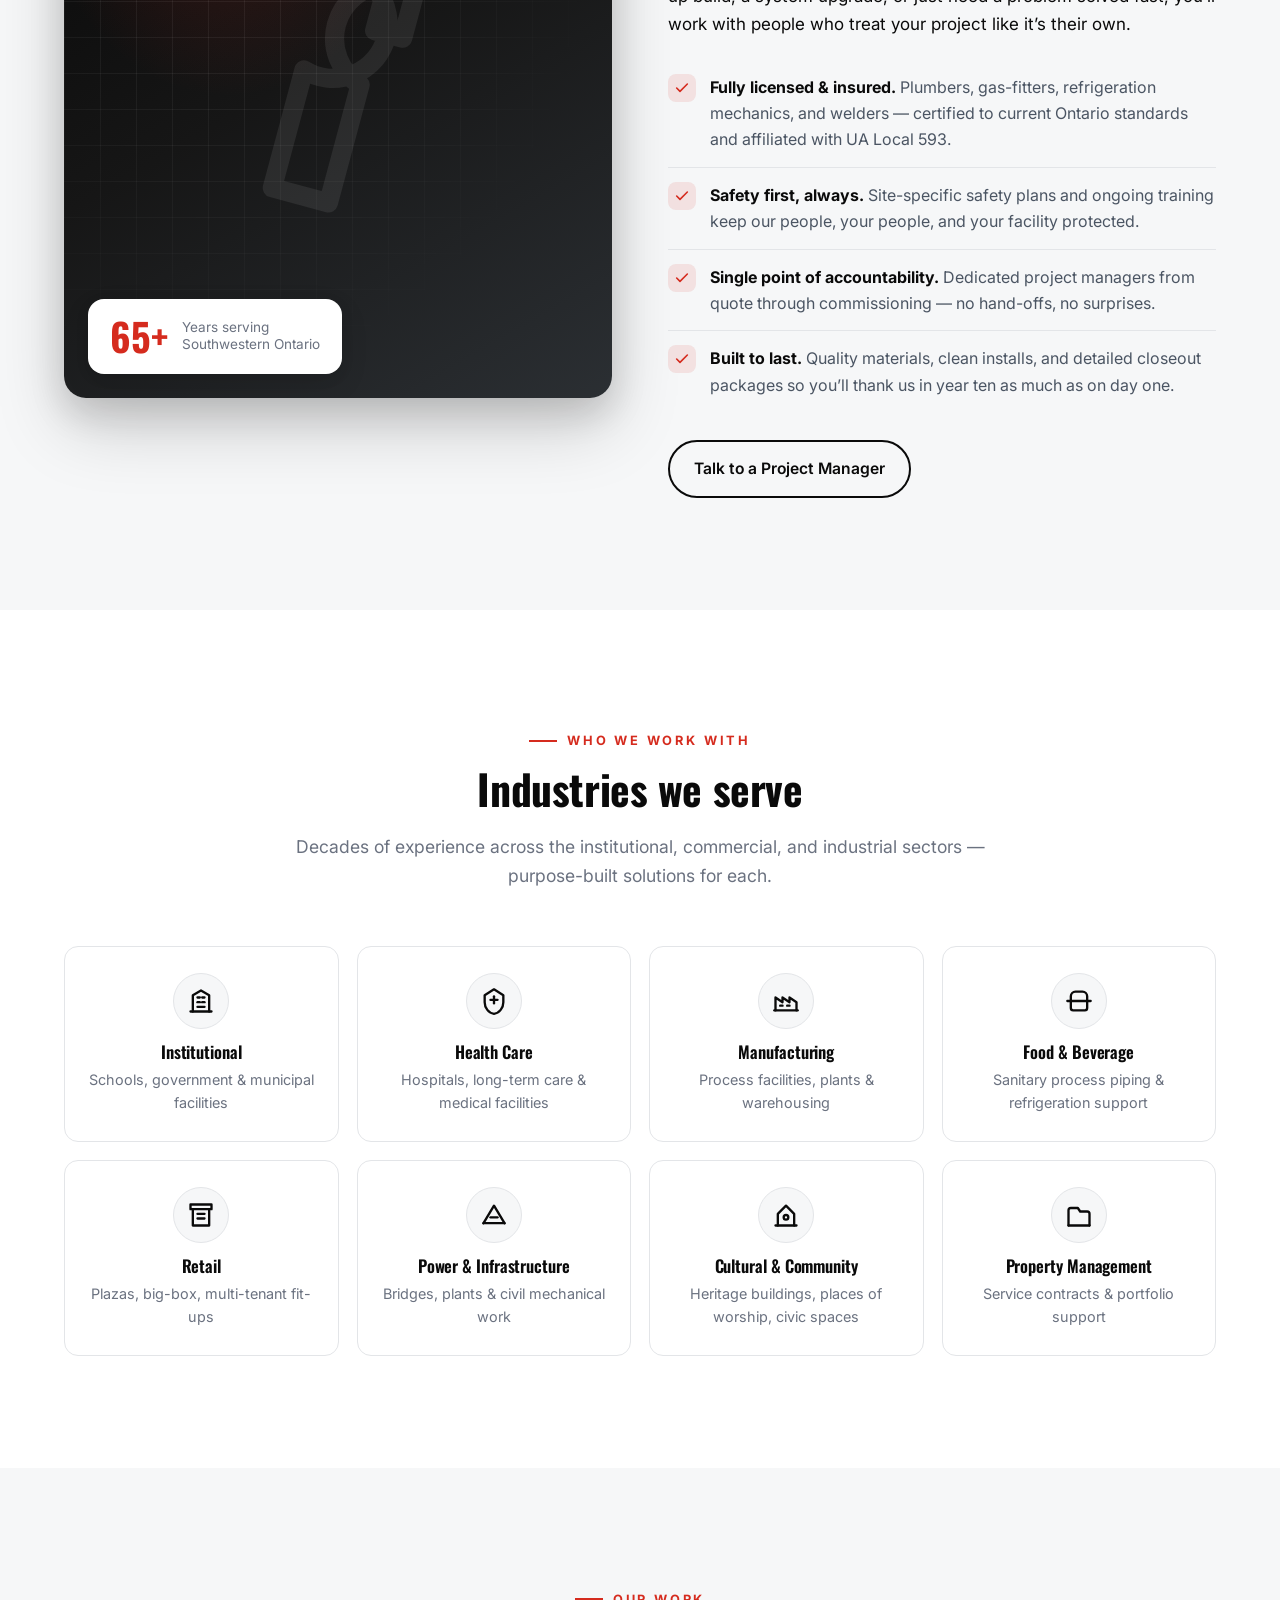
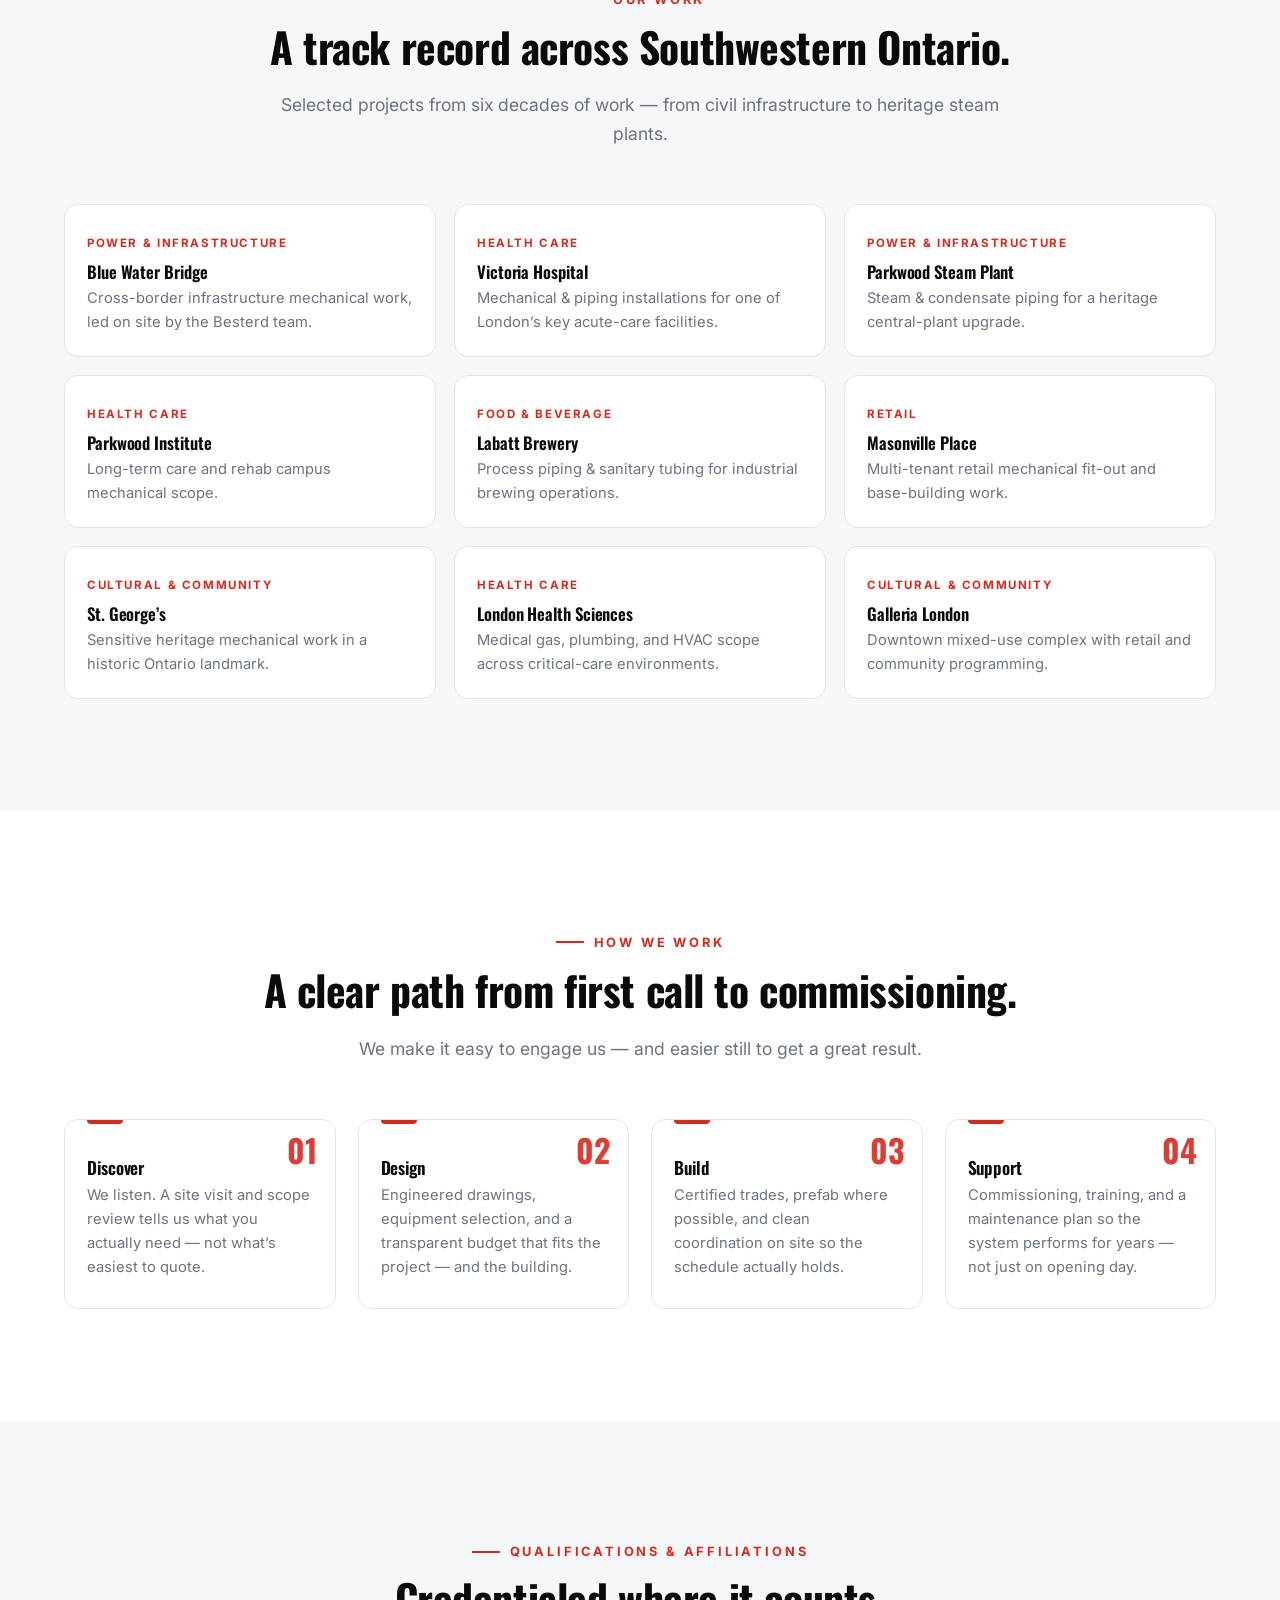
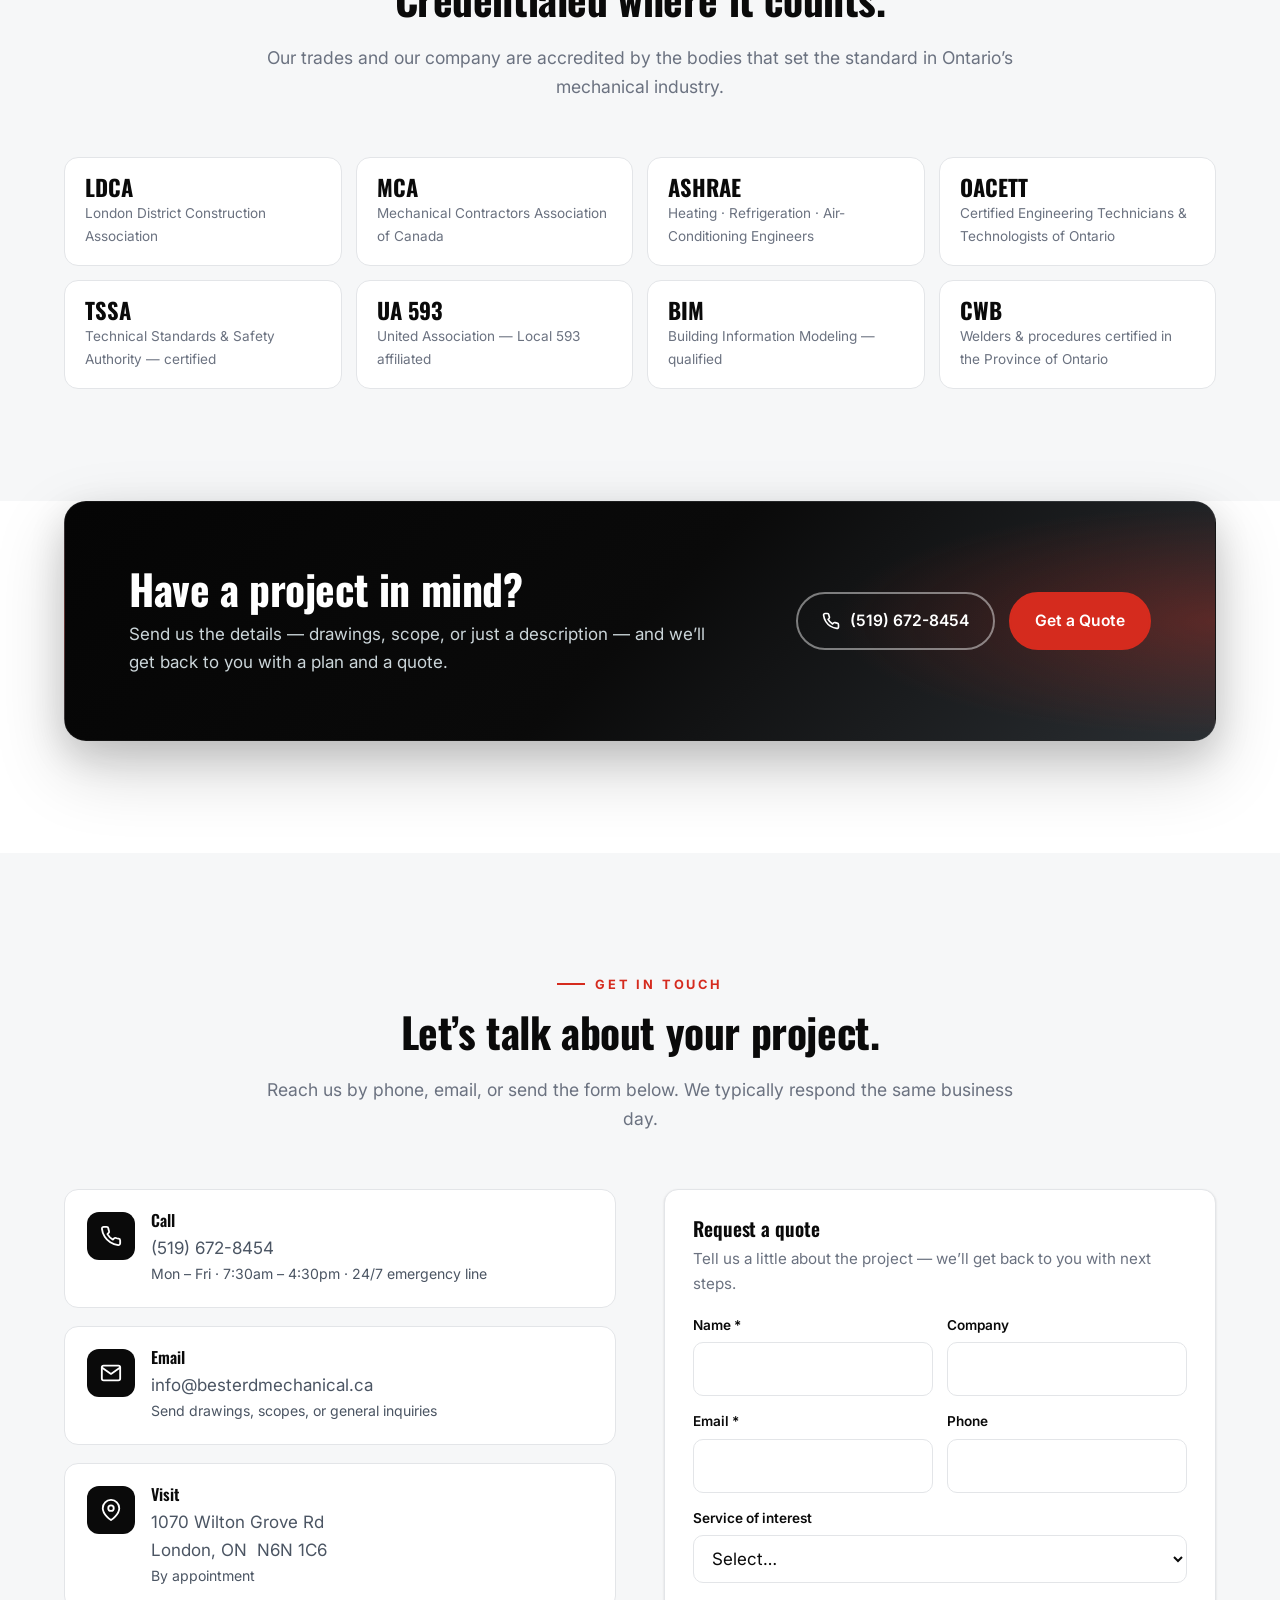
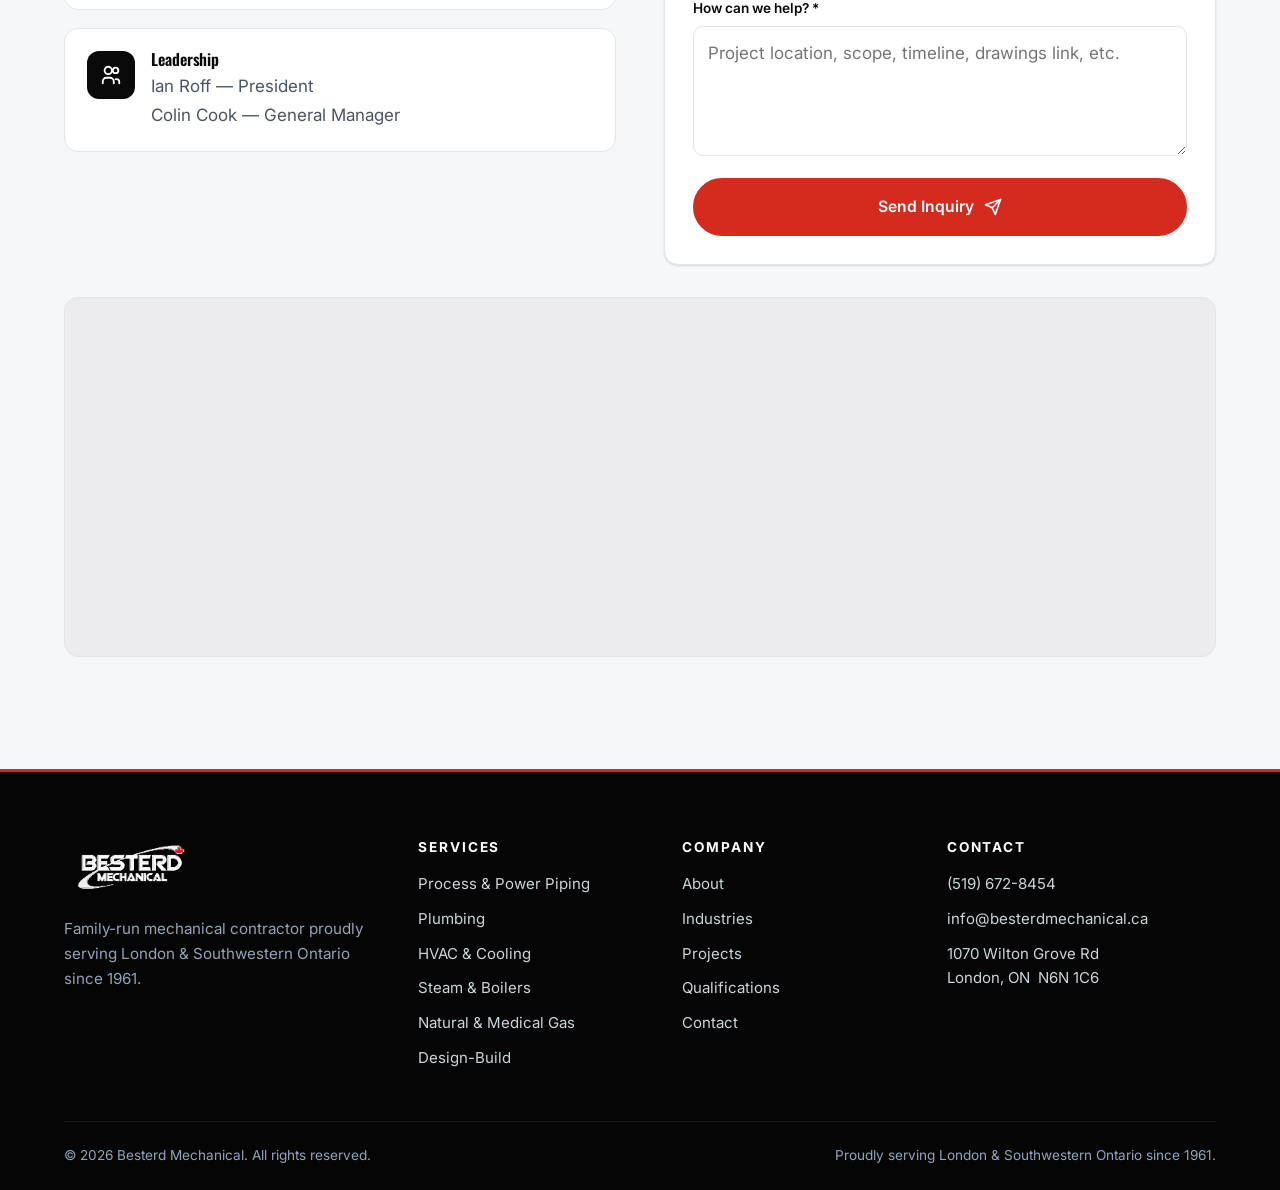
==== commit 292e37f7: "Fix Process section indicators The small red dot above each step heading was rendering on top of the" ====
--- a/index.html
+++ b/index.html
@@ -462,23 +462,19 @@
 
     <div class="process">
       <div class="step reveal">
-        <div class="dot"></div>
-        <h3>Discover</h3>
+<h3>Discover</h3>
         <p>We listen. A site visit and scope review tells us what you actually need — not what’s easiest to quote.</p>
       </div>
       <div class="step reveal">
-        <div class="dot"></div>
-        <h3>Design</h3>
+<h3>Design</h3>
         <p>Engineered drawings, equipment selection, and a transparent budget that fits the project — and the building.</p>
       </div>
       <div class="step reveal">
-        <div class="dot"></div>
-        <h3>Build</h3>
+<h3>Build</h3>
         <p>Certified trades, prefab where possible, and clean coordination on site so the schedule actually holds.</p>
       </div>
       <div class="step reveal">
-        <div class="dot"></div>
-        <h3>Support</h3>
+<h3>Support</h3>
         <p>Commissioning, training, and a maintenance plan so the system performs for years — not just on opening day.</p>
       </div>
     </div>
--- a/assets/css/styles.css
+++ b/assets/css/styles.css
@@ -440,22 +440,27 @@
 
 .process .step {
   background: #fff; border-radius: var(--radius);
-  padding: 28px 22px; border: 1px solid var(--line);
+  padding: 38px 22px 28px; border: 1px solid var(--line);
   position: relative;
+  overflow: hidden;
+}
+.process .step::after {
+  content: "";
+  position: absolute; left: 22px; top: 0;
+  width: 36px; height: 4px;
+  background: var(--red);
+  border-radius: 0 0 4px 4px;
 }
 .process .step::before {
   counter-increment: step;
   content: counter(step, decimal-leading-zero);
-  position: absolute; right: 18px; top: 16px;
-  font-size: 2.2rem; font-weight: 800; color: var(--bg-alt);
+  position: absolute; right: 18px; top: 14px;
+  font-size: 2rem; font-weight: 700; color: var(--red);
   line-height: 1; font-family: var(--font-display);
+  opacity: .9;
 }
 .process .step h3 { font-size: 1.08rem; margin-bottom: 6px; }
 .process .step p  { color: var(--slate); font-size: .92rem; margin: 0; }
-.process .step .dot {
-  width: 10px; height: 10px; border-radius: 50%; background: var(--red);
-  margin-bottom: 14px;
-}
 
 /* ---------- Projects (tile band) ---------- */
 .project-grid {
